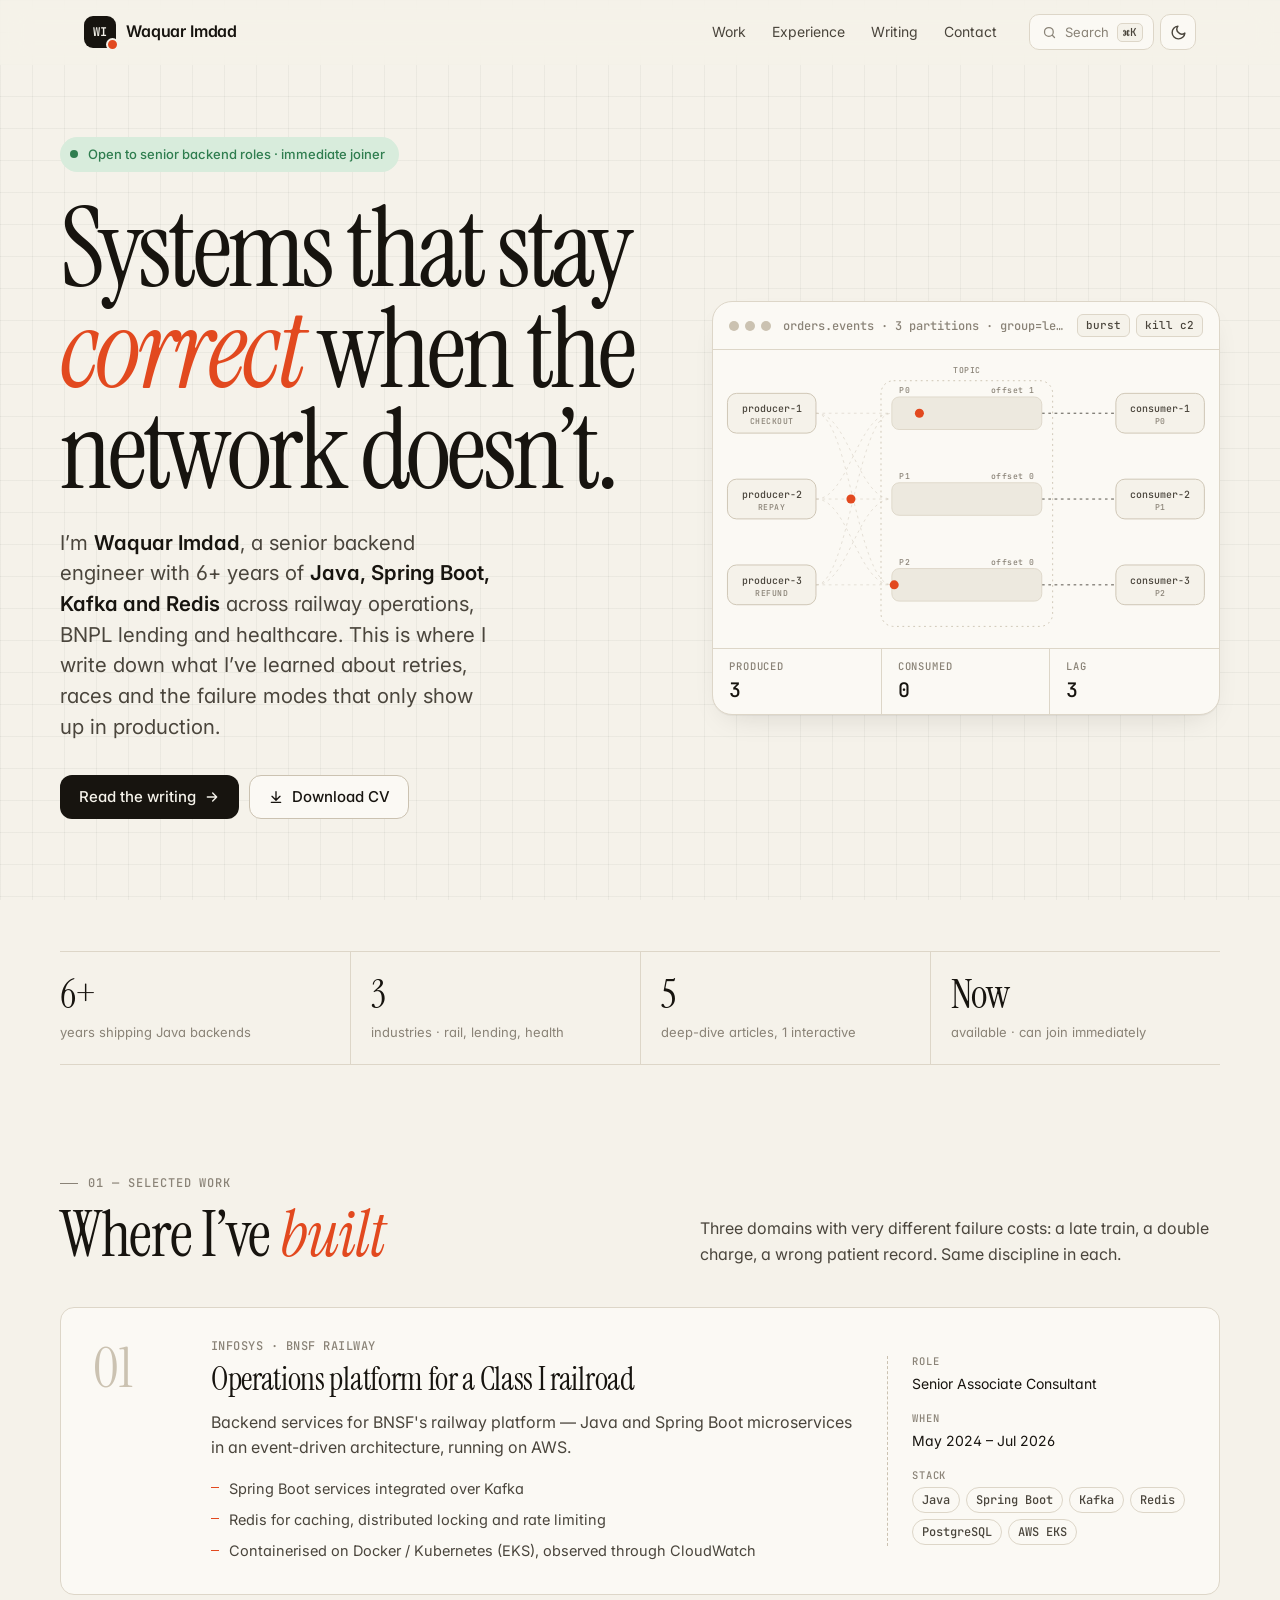
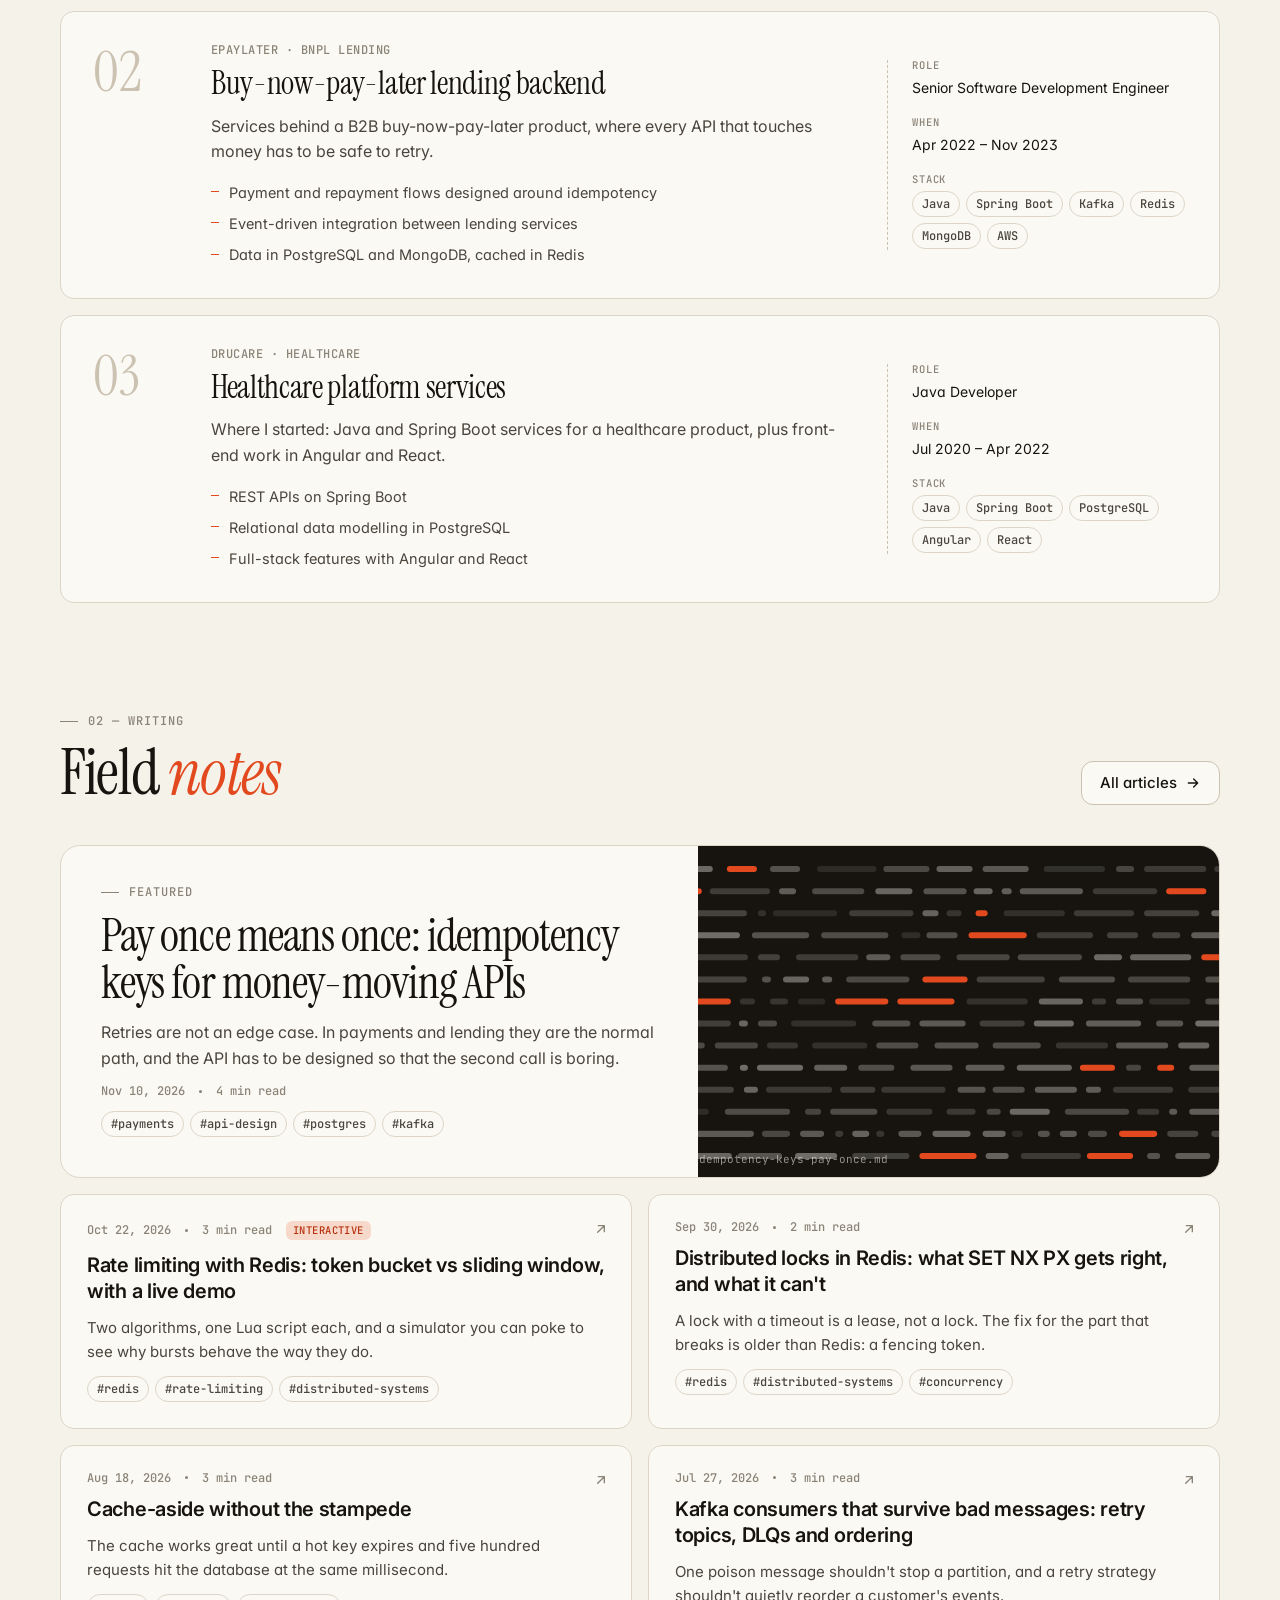
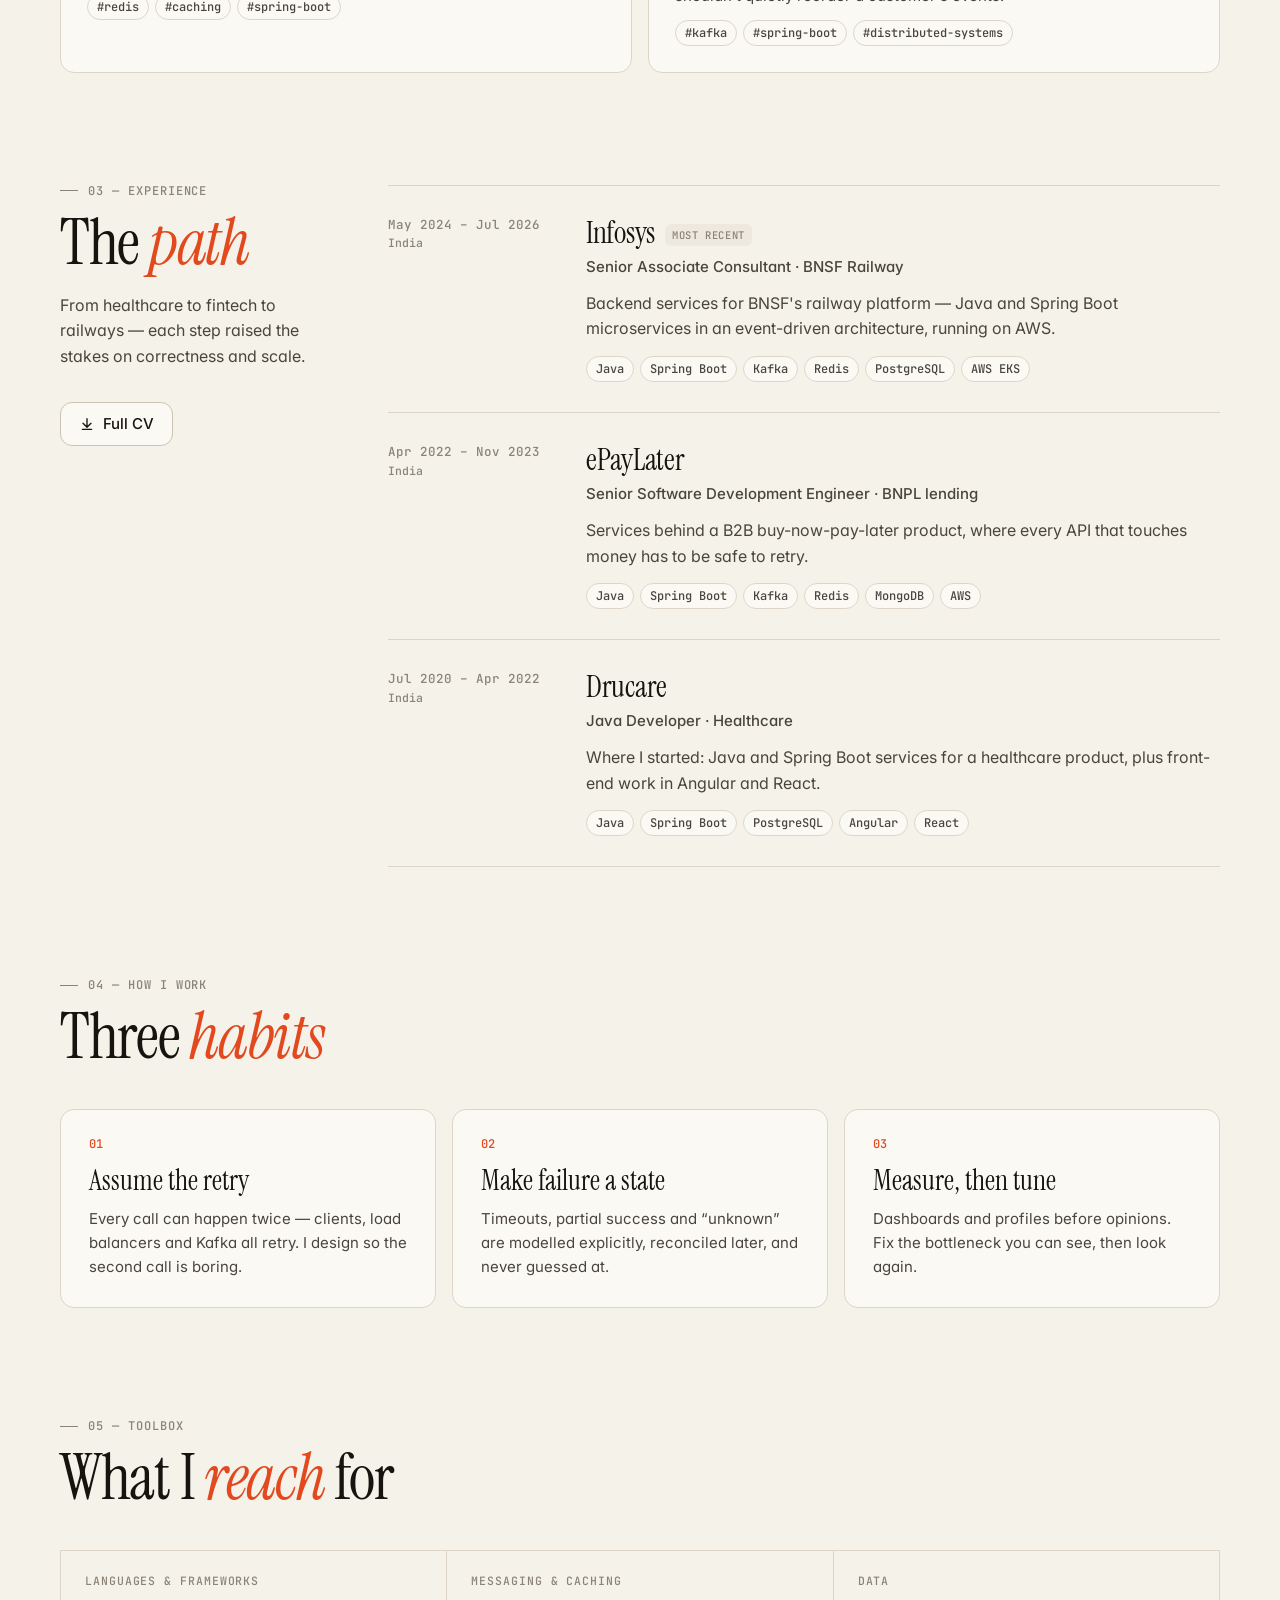
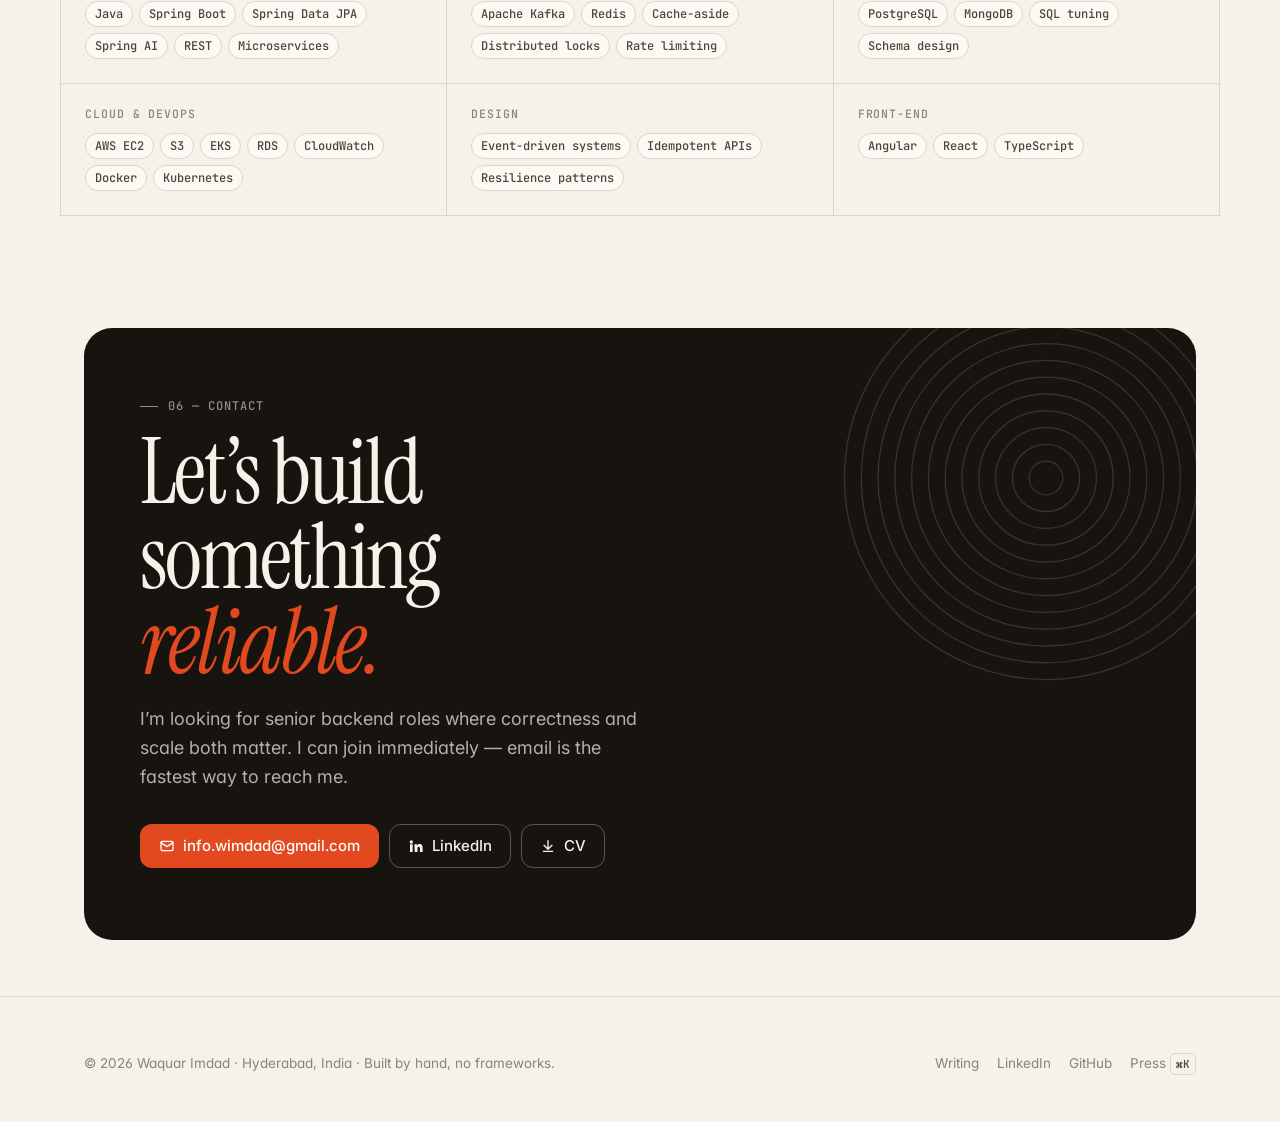
==== index.html @ 0215f6b5 "Add social share image and Open Graph tags Co-Authored-By: Claude Opus 5.5 <noreply@anthropic.com>" ====
<!doctype html>
<html lang="en">
<head>
  <meta charset="utf-8">
  <meta name="viewport" content="width=device-width, initial-scale=1">
  <title>Waquar Imdad — Backend Engineer</title>
  <meta name="description" content="Waquar Imdad — Senior Backend Engineer (Java, Spring Boot, Kafka, Redis, AWS). Field notes on building backends that stay correct under retries, load and failure.">
  <meta property="og:title" content="Waquar Imdad — Backend Engineer">
  <meta property="og:description" content="Field notes on building backends that stay correct under retries, load and failure.">
  <meta property="og:type" content="website">
  <meta property="og:url" content="https://waquarimdad.github.io/">
  <meta property="og:site_name" content="Waquar Imdad">
  <meta property="og:image" content="https://waquarimdad.github.io/og.png">
  <meta property="og:image:width" content="1200">
  <meta property="og:image:height" content="627">
  <meta property="og:image:alt" content="Waquar Imdad — Senior Backend Engineer: Systems that stay correct when the network doesn't.">
  <meta name="twitter:card" content="summary_large_image">
  <meta name="author" content="Waquar Imdad">
  <link rel="canonical" href="https://waquarimdad.github.io/">
  <meta name="theme-color" content="#f5f2ea" media="(prefers-color-scheme: light)">
  <meta name="theme-color" content="#0f0f0d" media="(prefers-color-scheme: dark)">
  <link rel="icon" href="data:image/svg+xml,%3Csvg xmlns='http://www.w3.org/2000/svg' viewBox='0 0 64 64'%3E%3Crect width='64' height='64' rx='16' fill='%2317140f'/%3E%3Ctext x='32' y='41' font-family='monospace' font-size='24' font-weight='700' fill='%23f5f2ea' text-anchor='middle'%3EWI%3C/text%3E%3Ccircle cx='52' cy='52' r='7' fill='%23e2491f'/%3E%3C/svg%3E">
  <link rel="preconnect" href="https://fonts.googleapis.com">
  <link rel="preconnect" href="https://fonts.gstatic.com" crossorigin>
  <link href="https://fonts.googleapis.com/css2?family=Instrument+Serif:ital@0;1&family=Inter:wght@400;500;600;700&family=JetBrains+Mono:wght@400;500;600&display=swap" rel="stylesheet">
  <link rel="stylesheet" href="styles.css">
  <script>
    try { var t = localStorage.getItem('theme'); if (t) document.documentElement.dataset.theme = t; } catch (e) {}
  </script>
</head>
<body>
  <a class="skip" href="#app">Skip to content</a>

  <header class="bar" id="bar">
    <div class="wrap bar-in">
      <a class="brand" href="#/" aria-label="Home">
        <span class="mark">WI</span>
        <span>Waquar Imdad</span>
      </a>
      <nav class="nav" aria-label="Primary">
        <a href="#/work" data-nav="work">Work</a>
        <a href="#/experience" data-nav="experience">Experience</a>
        <a href="#/blog" data-nav="blog">Writing</a>
        <a href="#/contact" data-nav="contact">Contact</a>
      </nav>
      <div class="tools">
        <button class="kbtn" id="openCmdk" aria-label="Search and commands">
          <svg viewBox="0 0 24 24" width="15" height="15" fill="none" stroke="currentColor" stroke-width="2" stroke-linecap="round"><circle cx="11" cy="11" r="7"/><path d="m20 20-3.5-3.5"/></svg>
          <span class="lbl">Search</span><kbd>⌘K</kbd>
        </button>
        <button class="ibtn" id="themeBtn" aria-label="Toggle theme" title="Toggle theme (T)">
          <svg class="theme-moon" viewBox="0 0 24 24" fill="none" stroke="currentColor" stroke-width="2" stroke-linecap="round" stroke-linejoin="round"><path d="M21 12.8A9 9 0 1 1 11.2 3a7 7 0 0 0 9.8 9.8z"/></svg>
          <svg class="theme-sun" viewBox="0 0 24 24" fill="none" stroke="currentColor" stroke-width="2" stroke-linecap="round"><circle cx="12" cy="12" r="4"/><path d="M12 2v2M12 20v2M4.9 4.9l1.4 1.4M17.7 17.7l1.4 1.4M2 12h2M20 12h2M4.9 19.1l1.4-1.4M17.7 6.3l1.4-1.4"/></svg>
        </button>
      </div>
    </div>
    <div class="progress" id="progress"></div>
  </header>

  <main id="app" tabindex="-1"></main>

  <footer>
    <div class="wrap foot-in">
      <div>© <span id="yr"></span> Waquar Imdad · Hyderabad, India · Built by hand, no frameworks.</div>
      <div class="foot-links">
        <a href="#/blog">Writing</a>
        <a href="#" data-cfg-href="linkedin" target="_blank" rel="noopener">LinkedIn</a>
        <a href="#" data-cfg-href="github" target="_blank" rel="noopener">GitHub</a>
        <a href="#" id="footCmdk">Press <kbd>⌘K</kbd></a>
      </div>
    </div>
  </footer>

  <div class="cmdk-back" id="cmdk" role="dialog" aria-modal="true" aria-label="Command menu">
    <div class="cmdk">
      <div class="cmdk-in">
        <svg viewBox="0 0 24 24" fill="none" stroke="currentColor" stroke-width="2" stroke-linecap="round"><circle cx="11" cy="11" r="7"/><path d="m20 20-3.5-3.5"/></svg>
        <input id="cmdkInput" placeholder="Search posts, jump to a section, run a command…" autocomplete="off" spellcheck="false" aria-controls="cmdkList">
        <kbd>esc</kbd>
      </div>
      <div class="cmdk-list" id="cmdkList" role="listbox"></div>
      <div class="cmdk-foot">
        <span><kbd>↑</kbd><kbd>↓</kbd> navigate</span>
        <span><kbd>↵</kbd> open</span>
        <span><kbd>T</kbd> theme</span>
        <span><kbd>/</kbd> search</span>
      </div>
    </div>
  </div>
  <div class="toast" id="toast" role="status" aria-live="polite"></div>

  <script src="posts.js"></script>
  <script src="app.js"></script>
</body>
</html>
---- styles.css ----
/* ==========================================================
   Waquar Imdad — engineering notebook
   ========================================================== */
:root {
  --bg: #f5f2ea;
  --bg-2: #ede9df;
  --surface: #fbf9f4;
  --ink: #17140f;
  --ink-2: #4a453c;
  --ink-3: #8a8377;
  --line: #ddd6c8;
  --line-2: #cbc2b1;
  --accent: #e2491f;
  --accent-ink: #b8340f;
  --accent-soft: #f7d9cc;
  --ok: #2f7d4f;
  --ok-soft: #d8ecdc;
  --code-bg: #1b1a17;
  --code-ink: #ece6d8;
  --grid: rgba(23, 20, 15, .045);
  --shadow: 0 1px 0 rgba(23,20,15,.04), 0 12px 32px -16px rgba(23,20,15,.18);
  --serif: "Instrument Serif", ui-serif, Georgia, serif;
  --sans: "Inter", ui-sans-serif, system-ui, -apple-system, "Segoe UI", sans-serif;
  --mono: "JetBrains Mono", ui-monospace, SFMono-Regular, Menlo, monospace;
  --radius: 14px;
  --max: 1160px;
  --read: 700px;
  color-scheme: light;
}
@media (prefers-color-scheme: dark) {
  :root:not([data-theme="light"]) {
    --bg: #0f0f0d; --bg-2: #171714; --surface: #161613; --ink: #f1ece1; --ink-2: #bdb6a7; --ink-3: #7e786c;
    --line: #2a2924; --line-2: #3a3832; --accent: #ff6a3d; --accent-ink: #ff8a64; --accent-soft: #3a1d12;
    --ok: #5cc584; --ok-soft: #13301f; --code-bg: #0a0a09; --code-ink: #ece6d8; --grid: rgba(241,236,225,.035);
    --shadow: 0 1px 0 rgba(0,0,0,.4), 0 16px 40px -20px rgba(0,0,0,.8); color-scheme: dark;
  }
}
:root[data-theme="dark"] {
  --bg: #0f0f0d; --bg-2: #171714; --surface: #161613; --ink: #f1ece1; --ink-2: #bdb6a7; --ink-3: #7e786c;
  --line: #2a2924; --line-2: #3a3832; --accent: #ff6a3d; --accent-ink: #ff8a64; --accent-soft: #3a1d12;
  --ok: #5cc584; --ok-soft: #13301f; --code-bg: #0a0a09; --code-ink: #ece6d8; --grid: rgba(241,236,225,.035);
  --shadow: 0 1px 0 rgba(0,0,0,.4), 0 16px 40px -20px rgba(0,0,0,.8); color-scheme: dark;
}

* { box-sizing: border-box; }
html { -webkit-text-size-adjust: 100%; scroll-padding-top: 88px; }
body {
  margin: 0; background: var(--bg); color: var(--ink);
  font: 16px/1.6 var(--sans); font-feature-settings: "ss01", "cv11";
  -webkit-font-smoothing: antialiased; text-rendering: optimizeLegibility;
  background-image:
    linear-gradient(var(--grid) 1px, transparent 1px),
    linear-gradient(90deg, var(--grid) 1px, transparent 1px);
  background-size: 32px 32px;
  background-attachment: fixed;
  transition: background-color .3s, color .3s;
}
::selection { background: var(--accent); color: #fff; }
a { color: inherit; text-decoration-color: var(--line-2); text-underline-offset: 3px; }
a:hover { text-decoration-color: var(--accent); }
img, svg { max-width: 100%; }
button { font: inherit; color: inherit; }
:focus-visible { outline: 2px solid var(--accent); outline-offset: 3px; border-radius: 6px; }
.wrap { max-width: var(--max); margin: 0 auto; padding: 0 24px; }
.mono { font-family: var(--mono); }
.skip { position: absolute; left: -999px; top: 8px; background: var(--ink); color: var(--bg); padding: 8px 14px; border-radius: 8px; z-index: 100; }
.skip:focus { left: 8px; }

/* ---------- Top bar ---------- */
.bar {
  position: sticky; top: 0; z-index: 40;
  backdrop-filter: saturate(1.4) blur(14px); -webkit-backdrop-filter: saturate(1.4) blur(14px);
  background: color-mix(in srgb, var(--bg) 78%, transparent);
  border-bottom: 1px solid transparent; transition: border-color .2s;
}
.bar.scrolled { border-bottom-color: var(--line); }
.bar-in { display: flex; align-items: center; gap: 20px; height: 64px; }
.brand { display: flex; align-items: center; gap: 10px; text-decoration: none; font-weight: 600; letter-spacing: -.01em; }
.mark {
  width: 32px; height: 32px; border-radius: 9px; background: var(--ink); color: var(--bg);
  display: grid; place-items: center; font: 600 12px/1 var(--mono); letter-spacing: .02em; position: relative;
}
.mark::after { content: ""; position: absolute; right: -3px; bottom: -3px; width: 9px; height: 9px; border-radius: 50%; background: var(--accent); border: 2px solid var(--bg); }
.nav { display: flex; gap: 2px; margin-left: auto; }
.nav a { text-decoration: none; padding: 7px 12px; border-radius: 8px; font-size: 14px; color: var(--ink-2); transition: background .15s, color .15s; }
.nav a:hover { background: var(--bg-2); color: var(--ink); }
.nav a.active { color: var(--ink); background: var(--bg-2); }
.tools { display: flex; gap: 6px; align-items: center; }
.kbtn {
  display: inline-flex; align-items: center; gap: 8px; height: 36px; padding: 0 10px 0 12px;
  border: 1px solid var(--line); background: var(--surface); border-radius: 10px; cursor: pointer;
  font-size: 13px; color: var(--ink-3); transition: border-color .15s;
}
.kbtn:hover { border-color: var(--line-2); color: var(--ink-2); }
kbd { font: 500 11px/1 var(--mono); padding: 3px 5px; border-radius: 5px; border: 1px solid var(--line); background: var(--bg); color: var(--ink-2); }
.ibtn { width: 36px; height: 36px; display: grid; place-items: center; border: 1px solid var(--line); background: var(--surface); border-radius: 10px; cursor: pointer; color: var(--ink-2); }
.ibtn:hover { color: var(--ink); border-color: var(--line-2); }
.ibtn svg { width: 17px; height: 17px; }
.theme-sun { display: none; }
:root[data-theme="dark"] .theme-sun { display: block; }
:root[data-theme="dark"] .theme-moon { display: none; }
@media (prefers-color-scheme: dark) {
  :root:not([data-theme="light"]) .theme-sun { display: block; }
  :root:not([data-theme="light"]) .theme-moon { display: none; }
}
.progress { position: absolute; left: 0; bottom: -1px; height: 2px; background: var(--accent); width: 0; transition: width .08s linear; }

/* ---------- Generic ---------- */
.eyebrow { font: 500 12px/1 var(--mono); letter-spacing: .08em; text-transform: uppercase; color: var(--ink-3); display: flex; align-items: center; gap: 10px; }
.eyebrow::before { content: ""; width: 18px; height: 1px; background: currentColor; }
.section { padding: 112px 0 0; }
.section-head { display: flex; align-items: end; justify-content: space-between; gap: 24px; margin-bottom: 40px; flex-wrap: wrap; }
.h2 { font: 400 clamp(40px, 5.4vw, 64px)/1 var(--serif); letter-spacing: -.02em; margin: 14px 0 0; }
.h2 em { color: var(--accent); }
.lede { color: var(--ink-2); max-width: 52ch; margin: 0; }
.btn {
  display: inline-flex; align-items: center; gap: 8px; height: 44px; padding: 0 18px; border-radius: 12px;
  font-weight: 500; font-size: 15px; text-decoration: none; cursor: pointer; border: 1px solid transparent;
  transition: transform .15s, background .15s, border-color .15s;
}
.btn:active { transform: translateY(1px); }
.btn-primary { background: var(--ink); color: var(--bg); }
.btn-primary:hover { background: var(--accent); }
.btn-ghost { border-color: var(--line-2); background: var(--surface); }
.btn-ghost:hover { border-color: var(--ink); }
.btn svg { width: 16px; height: 16px; }
.chip { display: inline-flex; align-items: center; gap: 6px; font: 500 12px/1 var(--mono); padding: 6px 9px; border-radius: 999px; border: 1px solid var(--line); background: var(--surface); color: var(--ink-2); white-space: nowrap; }
.reveal { opacity: 0; transform: translateY(14px); transition: opacity .7s cubic-bezier(.2,.7,.2,1), transform .7s cubic-bezier(.2,.7,.2,1); }
.reveal.in { opacity: 1; transform: none; }

/* ---------- Hero ---------- */
.hero { padding: 72px 0 0; }
.hero-grid { display: grid; grid-template-columns: 1.08fr .92fr; gap: 56px; align-items: center; }
.status { display: inline-flex; align-items: center; gap: 10px; padding: 7px 14px 7px 10px; border-radius: 999px; background: var(--ok-soft); color: var(--ok); font-size: 13px; font-weight: 500; }
.pulse { width: 8px; height: 8px; border-radius: 50%; background: var(--ok); box-shadow: 0 0 0 0 var(--ok); animation: pulse 2s infinite; }
@keyframes pulse { 0% { box-shadow: 0 0 0 0 color-mix(in srgb, var(--ok) 60%, transparent); } 70% { box-shadow: 0 0 0 9px transparent; } 100% { box-shadow: 0 0 0 0 transparent; } }
.hero h1 { font: 400 clamp(56px, 8.6vw, 112px)/.92 var(--serif); letter-spacing: -.035em; margin: 26px 0 0; }
.hero h1 em { color: var(--accent); font-style: italic; }
.hero .pitch { font-size: clamp(18px, 1.6vw, 21px); line-height: 1.5; color: var(--ink-2); max-width: 34ch; margin: 26px 0 0; }
.hero .pitch b { color: var(--ink); font-weight: 600; }
.cta { display: flex; gap: 10px; flex-wrap: wrap; margin-top: 32px; }
.socials { display: flex; gap: 6px; margin-top: 22px; }
.socials a { width: 38px; height: 38px; display: grid; place-items: center; border-radius: 10px; color: var(--ink-3); border: 1px solid transparent; }
.socials a:hover { color: var(--ink); border-color: var(--line); background: var(--surface); }
.socials svg { width: 18px; height: 18px; }

.viz {
  position: relative; border: 1px solid var(--line); border-radius: 20px; background: var(--surface);
  box-shadow: var(--shadow); overflow: hidden;
}
.viz-head { display: flex; align-items: center; justify-content: space-between; gap: 12px; padding: 12px 16px; border-bottom: 1px solid var(--line); font: 500 12px/1 var(--mono); color: var(--ink-3); }
.dots { display: flex; gap: 6px; }
.dots i { width: 10px; height: 10px; border-radius: 50%; background: var(--line-2); }
.viz svg { display: block; width: 100%; height: auto; }
.viz-foot { display: grid; grid-template-columns: repeat(3, 1fr); border-top: 1px solid var(--line); }
.viz-foot div { padding: 12px 16px; border-right: 1px solid var(--line); }
.viz-foot div:last-child { border-right: 0; }
.viz-foot span { display: block; font: 500 10.5px/1 var(--mono); letter-spacing: .08em; text-transform: uppercase; color: var(--ink-3); }
.viz-foot b { display: block; font: 500 20px/1.2 var(--mono); margin-top: 6px; font-variant-numeric: tabular-nums; }
.viz-btns { display: flex; gap: 6px; }
.viz-btns button { font: 500 11px/1 var(--mono); padding: 5px 8px; border-radius: 6px; border: 1px solid var(--line); background: var(--bg); cursor: pointer; color: var(--ink-2); }
.viz-btns button:hover { border-color: var(--accent); color: var(--accent); }
.n-box { fill: var(--bg); stroke: var(--line-2); }
.n-label { font: 500 11px var(--mono); fill: var(--ink-2); }
.n-sub { font: 500 9px var(--mono); fill: var(--ink-3); letter-spacing: .06em; }
.lane { fill: var(--bg-2); stroke: var(--line); }
.wire { fill: none; stroke: var(--line-2); stroke-dasharray: 3 4; }
.pkt { transition: none; }
.node-down .n-box { stroke: var(--accent); stroke-dasharray: 4 3; }
.node-down .n-label { fill: var(--accent); }

.stats { display: grid; grid-template-columns: repeat(4, 1fr); margin-top: 72px; border-top: 1px solid var(--line); border-bottom: 1px solid var(--line); }
.stat { padding: 22px 20px 22px 0; }
.stat + .stat { padding-left: 20px; border-left: 1px solid var(--line); }
.stat b { display: block; font: 400 40px/1 var(--serif); letter-spacing: -.02em; }
.stat span { display: block; font-size: 13px; color: var(--ink-3); margin-top: 8px; }

/* ---------- Work ---------- */
.work { display: grid; gap: 16px; }
.case {
  display: grid; grid-template-columns: 90px 1fr 300px; gap: 28px; padding: 32px; border: 1px solid var(--line);
  border-radius: var(--radius); background: var(--surface); transition: border-color .2s, transform .2s, box-shadow .2s; position: relative;
}
.case:hover { border-color: var(--line-2); box-shadow: var(--shadow); }
.case-n { font: 400 56px/1 var(--serif); color: var(--line-2); }
.case:hover .case-n { color: var(--accent); }
.case-meta { font: 500 12px/1 var(--mono); color: var(--ink-3); letter-spacing: .04em; text-transform: uppercase; }
.case h3 { font: 400 32px/1.1 var(--serif); letter-spacing: -.01em; margin: 10px 0 12px; }
.case p { color: var(--ink-2); margin: 0 0 16px; }
.case ul { margin: 0; padding: 0; list-style: none; display: grid; gap: 8px; }
.case li { font-size: 14.5px; color: var(--ink-2); padding-left: 18px; position: relative; }
.case li::before { content: ""; position: absolute; left: 0; top: .72em; width: 8px; height: 1px; background: var(--accent); }
.case-side { border-left: 1px dashed var(--line-2); padding-left: 24px; display: flex; flex-direction: column; gap: 18px; }
.case-side dt { font: 500 10.5px/1 var(--mono); letter-spacing: .08em; text-transform: uppercase; color: var(--ink-3); }
.case-side dd { margin: 6px 0 0; font-size: 14px; }
.tags { display: flex; flex-wrap: wrap; gap: 6px; }

/* ---------- Writing list ---------- */
.feat {
  display: grid; grid-template-columns: 1.1fr .9fr; border: 1px solid var(--line); border-radius: 20px; overflow: hidden;
  background: var(--surface); text-decoration: none; transition: box-shadow .2s, border-color .2s; margin-bottom: 16px;
}
.feat:hover { box-shadow: var(--shadow); border-color: var(--line-2); }
.feat-body { padding: 40px; display: flex; flex-direction: column; gap: 14px; }
.feat-body h3 { font: 400 clamp(32px, 3.6vw, 46px)/1.02 var(--serif); letter-spacing: -.02em; margin: 0; }
.feat-body p { margin: 0; color: var(--ink-2); }
.feat-art { background: var(--ink); color: var(--bg); position: relative; min-height: 280px; overflow: hidden; }
.feat-art svg { position: absolute; inset: 0; width: 100%; height: 100%; }
.meta { display: flex; gap: 14px; flex-wrap: wrap; font: 500 12px/1 var(--mono); color: var(--ink-3); align-items: center; }
.meta .dot { width: 3px; height: 3px; border-radius: 50%; background: var(--ink-3); }
.posts { display: grid; grid-template-columns: repeat(2, 1fr); gap: 16px; }
.pcard {
  display: flex; flex-direction: column; gap: 12px; padding: 26px; border: 1px solid var(--line); border-radius: var(--radius);
  background: var(--surface); text-decoration: none; transition: border-color .2s, transform .2s, box-shadow .2s; position: relative;
}
.pcard:hover { border-color: var(--line-2); transform: translateY(-2px); box-shadow: var(--shadow); }
.pcard h3 { font: 600 20px/1.3 var(--sans); letter-spacing: -.015em; margin: 0; }
.pcard p { margin: 0; color: var(--ink-2); font-size: 15px; }
.pcard .arrow { position: absolute; right: 22px; top: 24px; color: var(--ink-3); transition: transform .2s, color .2s; }
.pcard:hover .arrow { transform: translate(3px, -3px); color: var(--accent); }
.badge-demo { font: 500 10.5px/1 var(--mono); padding: 4px 7px; border-radius: 6px; background: var(--accent-soft); color: var(--accent-ink); letter-spacing: .04em; text-transform: uppercase; }

/* ---------- Blog index ---------- */
.page-head { padding: 72px 0 32px; }
.page-head h1 { font: 400 clamp(56px, 8vw, 96px)/.95 var(--serif); letter-spacing: -.03em; margin: 16px 0 18px; }
.page-head h1 em { color: var(--accent); }
.filters { display: flex; gap: 12px; align-items: center; flex-wrap: wrap; padding: 18px 0; border-top: 1px solid var(--line); border-bottom: 1px solid var(--line); margin-bottom: 28px; position: sticky; top: 64px; z-index: 5; background: color-mix(in srgb, var(--bg) 88%, transparent); backdrop-filter: blur(10px); }
.search { flex: 1 1 260px; display: flex; align-items: center; gap: 8px; height: 40px; padding: 0 12px; border: 1px solid var(--line); border-radius: 10px; background: var(--surface); }
.search svg { width: 16px; height: 16px; color: var(--ink-3); flex: none; }
.search input { flex: 1; border: 0; background: transparent; outline: 0; font: inherit; font-size: 15px; color: var(--ink); min-width: 0; }
.tagbtn { font: 500 12.5px/1 var(--mono); padding: 9px 11px; border-radius: 999px; border: 1px solid var(--line); background: var(--surface); cursor: pointer; color: var(--ink-2); transition: all .15s; }
.tagbtn:hover { border-color: var(--line-2); color: var(--ink); }
.tagbtn[aria-pressed="true"] { background: var(--ink); color: var(--bg); border-color: var(--ink); }
.tagbtn .ct { opacity: .55; margin-left: 4px; }
.list { border-top: 1px solid var(--line); }
.row { display: grid; grid-template-columns: 120px 1fr auto; gap: 24px; padding: 26px 4px; border-bottom: 1px solid var(--line); text-decoration: none; align-items: baseline; transition: background .15s; }
.row:hover { background: color-mix(in srgb, var(--surface) 70%, transparent); }
.row time { font: 500 12.5px/1.4 var(--mono); color: var(--ink-3); }
.row h3 { margin: 0 0 6px; font: 600 21px/1.3 var(--sans); letter-spacing: -.015em; }
.row:hover h3 { color: var(--accent); }
.row p { margin: 0; color: var(--ink-2); font-size: 15px; max-width: 70ch; }
.row .rt { font: 500 12.5px/1 var(--mono); color: var(--ink-3); white-space: nowrap; }
.empty { padding: 60px 0; text-align: center; color: var(--ink-3); }
mark { background: var(--accent-soft); color: inherit; border-radius: 3px; padding: 0 2px; }

/* ---------- Post ---------- */
.post-head { padding: 56px 0 40px; max-width: 860px; }
.back { display: inline-flex; gap: 8px; align-items: center; font: 500 13px/1 var(--mono); color: var(--ink-3); text-decoration: none; }
.back:hover { color: var(--accent); }
.post-head h1 { font: 400 clamp(44px, 6.4vw, 78px)/1 var(--serif); letter-spacing: -.03em; margin: 26px 0 22px; }
.post-head .dek { font-size: 20px; line-height: 1.5; color: var(--ink-2); margin: 0 0 26px; max-width: 46ch; }
.post-layout { display: grid; grid-template-columns: minmax(0, var(--read)) 1fr; gap: 72px; align-items: start; }
.toc { position: sticky; top: 96px; font-size: 13.5px; }
.toc h4 { font: 500 11px/1 var(--mono); letter-spacing: .08em; text-transform: uppercase; color: var(--ink-3); margin: 0 0 14px; }
.toc ol { list-style: none; padding: 0; margin: 0; border-left: 1px solid var(--line); }
.toc a { display: block; padding: 6px 0 6px 16px; margin-left: -1px; border-left: 1px solid transparent; text-decoration: none; color: var(--ink-3); transition: color .15s, border-color .15s; }
.toc a:hover { color: var(--ink); }
.toc a.on { color: var(--ink); border-left-color: var(--accent); }
.toc .actions { margin-top: 24px; display: flex; gap: 6px; flex-wrap: wrap; }
.toc .actions button { font: 500 12px/1 var(--mono); padding: 8px 10px; border-radius: 8px; border: 1px solid var(--line); background: var(--surface); cursor: pointer; color: var(--ink-2); }
.toc .actions button:hover { border-color: var(--ink); color: var(--ink); }

.prose { font-size: 18px; line-height: 1.75; color: var(--ink); }
.prose > * + * { margin-top: 1.25em; }
.prose p { margin-bottom: 0; }
.prose h2 { font: 400 38px/1.1 var(--serif); letter-spacing: -.015em; margin: 2.2em 0 0; position: relative; }
.prose h2 .anchor { position: absolute; left: -28px; top: 4px; font: 400 22px var(--mono); color: var(--line-2); text-decoration: none; opacity: 0; transition: opacity .15s; }
.prose h2:hover .anchor { opacity: 1; }
.prose h3 { font: 600 20px/1.35 var(--sans); letter-spacing: -.01em; margin: 1.8em 0 0; }
.prose ul, .prose ol { padding-left: 1.3em; margin-bottom: 0; }
.prose li + li { margin-top: .5em; }
.prose li::marker { color: var(--accent); }
.prose strong { font-weight: 600; }
.prose a { color: var(--accent-ink); }
.prose :not(pre) > code { font: 500 .84em var(--mono); background: var(--bg-2); border: 1px solid var(--line); padding: .12em .4em; border-radius: 6px; }
.prose blockquote { margin: 1.6em 0 0; padding: 18px 22px; border-left: 3px solid var(--accent); background: var(--surface); border-radius: 0 12px 12px 0; color: var(--ink-2); font-size: 17px; }
.prose blockquote p + p { margin-top: .6em; }
.prose blockquote.tldr { border-left-color: var(--ok); }
.prose blockquote .lbl { display: block; font: 600 11px/1 var(--mono); letter-spacing: .1em; text-transform: uppercase; color: var(--accent-ink); margin-bottom: 8px; }
.prose blockquote.tldr .lbl { color: var(--ok); }
.prose hr { border: 0; height: 1px; background: var(--line); margin: 2.4em 0; }
.prose table { width: 100%; border-collapse: collapse; font-size: 15px; }
.prose th, .prose td { text-align: left; padding: 10px 12px; border-bottom: 1px solid var(--line); vertical-align: top; }
.prose th { font: 600 12px/1.2 var(--mono); letter-spacing: .04em; text-transform: uppercase; color: var(--ink-3); }
.table-wrap { overflow-x: auto; border: 1px solid var(--line); border-radius: 12px; background: var(--surface); }

.code { position: relative; border-radius: 14px; background: var(--code-bg); color: var(--code-ink); overflow: hidden; margin-top: 1.5em; font-size: 14px; border: 1px solid #000; }
.code-head { display: flex; align-items: center; justify-content: space-between; padding: 9px 14px; border-bottom: 1px solid rgba(255,255,255,.08); font: 500 11.5px/1 var(--mono); color: #8d877b; }
.code-head button { font: 500 11.5px/1 var(--mono); background: transparent; border: 1px solid rgba(255,255,255,.12); color: #c9c2b4; border-radius: 6px; padding: 5px 8px; cursor: pointer; }
.code-head button:hover { border-color: #fff; color: #fff; }
.code pre { margin: 0; padding: 16px 18px; overflow-x: auto; font: 13.5px/1.65 var(--mono); tab-size: 4; }
.tk-k { color: #ff8a64; } .tk-s { color: #b5d88a; } .tk-c { color: #7a756a; font-style: italic; }
.tk-n { color: #e7c46b; } .tk-a { color: #9cc3ff; } .tk-t { color: #f2d7a6; } .tk-f { color: #e8e2d4; }

.fig { margin: 1.8em 0 0; border: 1px solid var(--line); border-radius: 16px; background: var(--surface); padding: 20px; }
.fig svg { display: block; width: 100%; height: auto; }
.fig figcaption { font: 500 12.5px/1.5 var(--mono); color: var(--ink-3); margin-top: 12px; text-align: center; }
.d-box { fill: var(--bg); stroke: var(--line-2); stroke-width: 1.2; }
.d-hot { fill: var(--accent-soft); stroke: var(--accent); }
.d-good { fill: var(--ok-soft); stroke: var(--ok); }
.d-t { font: 500 12px var(--mono); fill: var(--ink); }
.d-s { font: 500 10.5px var(--mono); fill: var(--ink-3); }
.d-line { stroke: var(--ink-3); stroke-width: 1.2; fill: none; }
.d-dash { stroke-dasharray: 4 4; }
.d-acc { stroke: var(--accent); }
.d-okl { stroke: var(--ok); }

/* demo */
.demo { margin-top: 1.8em; border: 1px solid var(--line-2); border-radius: 18px; background: var(--surface); overflow: hidden; box-shadow: var(--shadow); }
.demo-head { display: flex; justify-content: space-between; align-items: center; gap: 12px; padding: 14px 18px; border-bottom: 1px solid var(--line); flex-wrap: wrap; }
.demo-head b { font: 600 13px/1 var(--mono); letter-spacing: .02em; display: flex; gap: 8px; align-items: center; }
.demo-body { display: grid; grid-template-columns: 220px 1fr; }
.demo-ctrl { padding: 18px; border-right: 1px solid var(--line); display: flex; flex-direction: column; gap: 16px; font-size: 13px; }
.demo-ctrl label { display: flex; flex-direction: column; gap: 8px; font: 500 11.5px/1 var(--mono); color: var(--ink-3); text-transform: uppercase; letter-spacing: .05em; }
.demo-ctrl label span { display: flex; justify-content: space-between; }
.demo-ctrl label output { color: var(--ink); }
.demo-ctrl input[type=range] { accent-color: var(--accent); width: 100%; }
.demo-stage { padding: 18px; display: flex; flex-direction: column; gap: 14px; min-width: 0; }
.bucket { display: flex; gap: 18px; align-items: end; }
.tank { width: 84px; height: 140px; border: 2px solid var(--ink); border-top: 0; border-radius: 0 0 14px 14px; position: relative; overflow: hidden; flex: none; background: var(--bg); }
.tank .fill { position: absolute; left: 0; right: 0; bottom: 0; background: linear-gradient(var(--accent), var(--accent-ink)); transition: height .12s linear; }
.tank .lvl { position: absolute; inset: 8px 0 auto; text-align: center; font: 600 15px/1 var(--mono); color: var(--ink-2); }
.reqs { flex: 1; min-width: 0; height: 140px; border: 1px solid var(--line); border-radius: 12px; background: var(--bg); position: relative; overflow: hidden; }
.reqs i { position: absolute; bottom: 8px; width: 6px; border-radius: 3px; }
.reqs i.ok { background: var(--ok); }
.reqs i.no { background: var(--accent); opacity: .85; }
.demo-stats { display: grid; grid-template-columns: repeat(3, 1fr); gap: 10px; }
.demo-stats div { border: 1px solid var(--line); border-radius: 10px; padding: 10px 12px; background: var(--bg); }
.demo-stats span { display: block; font: 500 10.5px/1 var(--mono); text-transform: uppercase; letter-spacing: .06em; color: var(--ink-3); }
.demo-stats b { font: 500 22px/1.3 var(--mono); font-variant-numeric: tabular-nums; }
.demo-btns { display: flex; gap: 6px; flex-wrap: wrap; }
.demo-btns button { font: 500 12px/1 var(--mono); padding: 9px 11px; border-radius: 8px; border: 1px solid var(--line); background: var(--bg); cursor: pointer; }
.demo-btns button:hover { border-color: var(--accent); color: var(--accent); }
.demo-btns button.hot { background: var(--accent); color: #fff; border-color: var(--accent); }
.demo-note { font-size: 13px; color: var(--ink-3); margin: 0 !important; }

.post-foot { margin-top: 64px; padding-top: 28px; border-top: 1px solid var(--line); display: grid; grid-template-columns: 1fr 1fr; gap: 16px; }
.nextprev { padding: 20px 22px; border: 1px solid var(--line); border-radius: var(--radius); text-decoration: none; background: var(--surface); transition: border-color .15s; }
.nextprev:hover { border-color: var(--ink); }
.nextprev span { font: 500 11.5px/1 var(--mono); color: var(--ink-3); text-transform: uppercase; letter-spacing: .06em; }
.nextprev b { display: block; margin-top: 8px; font-weight: 600; line-height: 1.35; }
.nextprev.r { text-align: right; }
.author { margin-top: 40px; display: flex; gap: 16px; align-items: center; padding: 22px; border: 1px solid var(--line); border-radius: var(--radius); background: var(--surface); }
.author .mark { width: 48px; height: 48px; border-radius: 14px; font-size: 15px; flex: none; }
.author p { margin: 2px 0 0; color: var(--ink-2); font-size: 14.5px; }

/* ---------- Experience ---------- */
.xp { display: grid; grid-template-columns: 280px 1fr; gap: 48px; }
.xp-side { position: sticky; top: 96px; align-self: start; }
.tl { position: relative; }
.job { display: grid; grid-template-columns: 170px 1fr; gap: 28px; padding: 30px 0; border-top: 1px solid var(--line); }
.job:last-child { border-bottom: 1px solid var(--line); }
.job time { font: 500 12.5px/1.5 var(--mono); color: var(--ink-3); }
.job time small { display: block; font-size: 11.5px; }
.job h3 { margin: 0; font: 400 30px/1.1 var(--serif); letter-spacing: -.01em; }
.job .role { font-weight: 500; margin: 6px 0 12px; color: var(--ink-2); font-size: 15px; }
.job p { margin: 0 0 14px; color: var(--ink-2); }
.job.now h3::after { content: "most recent"; font: 500 10.5px/1 var(--mono); letter-spacing: .06em; text-transform: uppercase; vertical-align: middle; margin-left: 10px; padding: 4px 7px; border-radius: 6px; background: var(--bg-2); color: var(--ink-3); }

/* ---------- Principles + skills ---------- */
.principles { display: grid; grid-template-columns: repeat(3, 1fr); gap: 16px; }
.pr { padding: 28px; border: 1px solid var(--line); border-radius: var(--radius); background: var(--surface); }
.pr .n { font: 500 12px/1 var(--mono); color: var(--accent); }
.pr h3 { font: 400 28px/1.1 var(--serif); margin: 16px 0 10px; }
.pr p { margin: 0; color: var(--ink-2); font-size: 15px; }
.skills { display: grid; grid-template-columns: repeat(3, 1fr); border-top: 1px solid var(--line); border-left: 1px solid var(--line); }
.sk { padding: 24px; border-right: 1px solid var(--line); border-bottom: 1px solid var(--line); }
.sk h4 { margin: 0 0 14px; font: 500 11.5px/1 var(--mono); letter-spacing: .08em; text-transform: uppercase; color: var(--ink-3); }
.sk .tags { gap: 6px; }

/* ---------- Contact ---------- */
.contact { margin-top: 112px; padding: 72px 56px; border-radius: 28px; background: var(--ink); color: var(--bg); position: relative; overflow: hidden; }
.contact h2 { font: 400 clamp(48px, 7vw, 92px)/.95 var(--serif); letter-spacing: -.03em; margin: 18px 0 20px; max-width: 12ch; }
.contact h2 em { color: var(--accent); }
.contact p { color: color-mix(in srgb, var(--bg) 70%, transparent); max-width: 46ch; margin: 0 0 30px; font-size: 18px; }
.contact .eyebrow { color: color-mix(in srgb, var(--bg) 55%, transparent); }
.contact .btn-primary { background: var(--accent); color: #fff; }
.contact .btn-primary:hover { background: var(--bg); color: var(--ink); }
.contact .btn-ghost { background: transparent; border-color: color-mix(in srgb, var(--bg) 30%, transparent); color: var(--bg); }
.contact .btn-ghost:hover { border-color: var(--bg); }
.contact-art { position: absolute; right: -60px; top: -60px; width: 420px; height: 420px; opacity: .14; pointer-events: none; }

footer { padding: 56px 0 48px; margin-top: 56px; border-top: 1px solid var(--line); font-size: 13.5px; color: var(--ink-3); }
.foot-in { display: flex; justify-content: space-between; gap: 24px; flex-wrap: wrap; align-items: center; }
.foot-in a { text-decoration: none; }
.foot-in a:hover { color: var(--ink); }
.foot-links { display: flex; gap: 18px; flex-wrap: wrap; }

/* ---------- Command palette ---------- */
.cmdk-back { position: fixed; inset: 0; background: rgba(10,9,7,.42); backdrop-filter: blur(4px); z-index: 80; display: none; align-items: flex-start; justify-content: center; padding: 12vh 16px 16px; }
.cmdk-back.open { display: flex; animation: fade .15s ease-out; }
@keyframes fade { from { opacity: 0; } }
.cmdk { width: 100%; max-width: 620px; background: var(--surface); border: 1px solid var(--line-2); border-radius: 18px; box-shadow: 0 40px 80px -20px rgba(0,0,0,.45); overflow: hidden; animation: pop .18s cubic-bezier(.2,.8,.2,1); }
@keyframes pop { from { transform: translateY(-8px) scale(.98); opacity: 0; } }
.cmdk-in { display: flex; align-items: center; gap: 10px; padding: 0 18px; border-bottom: 1px solid var(--line); }
.cmdk-in svg { width: 18px; height: 18px; color: var(--ink-3); }
.cmdk-in input { flex: 1; height: 58px; border: 0; outline: 0; background: transparent; font: inherit; font-size: 17px; color: var(--ink); }
.cmdk-list { max-height: 52vh; overflow-y: auto; padding: 8px; }
.cmdk-group { font: 500 10.5px/1 var(--mono); letter-spacing: .08em; text-transform: uppercase; color: var(--ink-3); padding: 12px 12px 6px; }
.cmdk-item { display: flex; align-items: center; gap: 12px; padding: 10px 12px; border-radius: 10px; cursor: pointer; font-size: 14.5px; }
.cmdk-item .ic { width: 28px; height: 28px; border-radius: 8px; border: 1px solid var(--line); display: grid; place-items: center; color: var(--ink-3); flex: none; background: var(--bg); }
.cmdk-item .ic svg { width: 14px; height: 14px; }
.cmdk-item .t { flex: 1; min-width: 0; overflow: hidden; text-overflow: ellipsis; white-space: nowrap; }
.cmdk-item .s { font: 500 11.5px/1 var(--mono); color: var(--ink-3); }
.cmdk-item[aria-selected="true"] { background: var(--bg-2); }
.cmdk-item[aria-selected="true"] .ic { border-color: var(--accent); color: var(--accent); }
.cmdk-foot { display: flex; gap: 16px; padding: 10px 16px; border-top: 1px solid var(--line); font-size: 12px; color: var(--ink-3); }
.cmdk-foot span { display: inline-flex; gap: 6px; align-items: center; }

.toast { position: fixed; bottom: 24px; left: 50%; transform: translate(-50%, 20px); background: var(--ink); color: var(--bg); padding: 10px 16px; border-radius: 10px; font-size: 14px; opacity: 0; transition: all .25s; z-index: 90; pointer-events: none; }
.toast.show { opacity: 1; transform: translate(-50%, 0); }

/* ---------- Responsive ---------- */
@media (max-width: 1020px) {
  .hero-grid { grid-template-columns: 1fr; gap: 40px; }
  .case { grid-template-columns: 1fr; gap: 16px; }
  .case-n { font-size: 40px; }
  .case-side { border-left: 0; border-top: 1px dashed var(--line-2); padding: 20px 0 0; display: grid; grid-template-columns: repeat(2, 1fr); }
  .post-layout { grid-template-columns: 1fr; }
  .toc { display: none; }
  .xp { grid-template-columns: 1fr; gap: 24px; }
  .xp-side { position: static; }
  .feat { grid-template-columns: 1fr; }
  .feat-art { min-height: 200px; order: -1; }
}
@media (max-width: 760px) {
  .wrap { padding: 0 16px; }
  .nav { display: none; }
  .tools { margin-left: auto; }
  .kbtn .lbl, .kbtn kbd { display: none; }
  .kbtn { width: 36px; padding: 0; justify-content: center; }
  .section { padding-top: 80px; }
  .stats { grid-template-columns: repeat(2, 1fr); }
  .stat:nth-child(3) { border-left: 0; padding-left: 0; border-top: 1px solid var(--line); }
  .stat:nth-child(4) { border-top: 1px solid var(--line); }
  .posts, .principles, .skills { grid-template-columns: 1fr; }
  .row { grid-template-columns: 1fr; gap: 6px; }
  .job { grid-template-columns: 1fr; gap: 8px; }
  .case { padding: 22px; }
  .case-side { grid-template-columns: 1fr; }
  .feat-body { padding: 26px; }
  .prose { font-size: 17px; }
  .prose h2 { font-size: 32px; }
  .demo-body { grid-template-columns: 1fr; }
  .demo-ctrl { border-right: 0; border-bottom: 1px solid var(--line); }
  .post-foot { grid-template-columns: 1fr; }
  .contact { padding: 48px 24px; border-radius: 22px; }
  .filters { top: 64px; }
  .viz-foot b { font-size: 16px; }
}
@media (prefers-reduced-motion: reduce) {
  *, *::before, *::after { animation: none !important; transition: none !important; }
  .reveal { opacity: 1; transform: none; }
}
@media print {
  .bar, .toc, footer, .contact, .post-foot, .demo { display: none !important; }
  body { background: #fff; }
}

.viz-head > span { overflow: hidden; text-overflow: ellipsis; white-space: nowrap; min-width: 0; flex: 1; text-align: center; }
@media (max-width: 520px) { .viz-head > span { display: none; } }
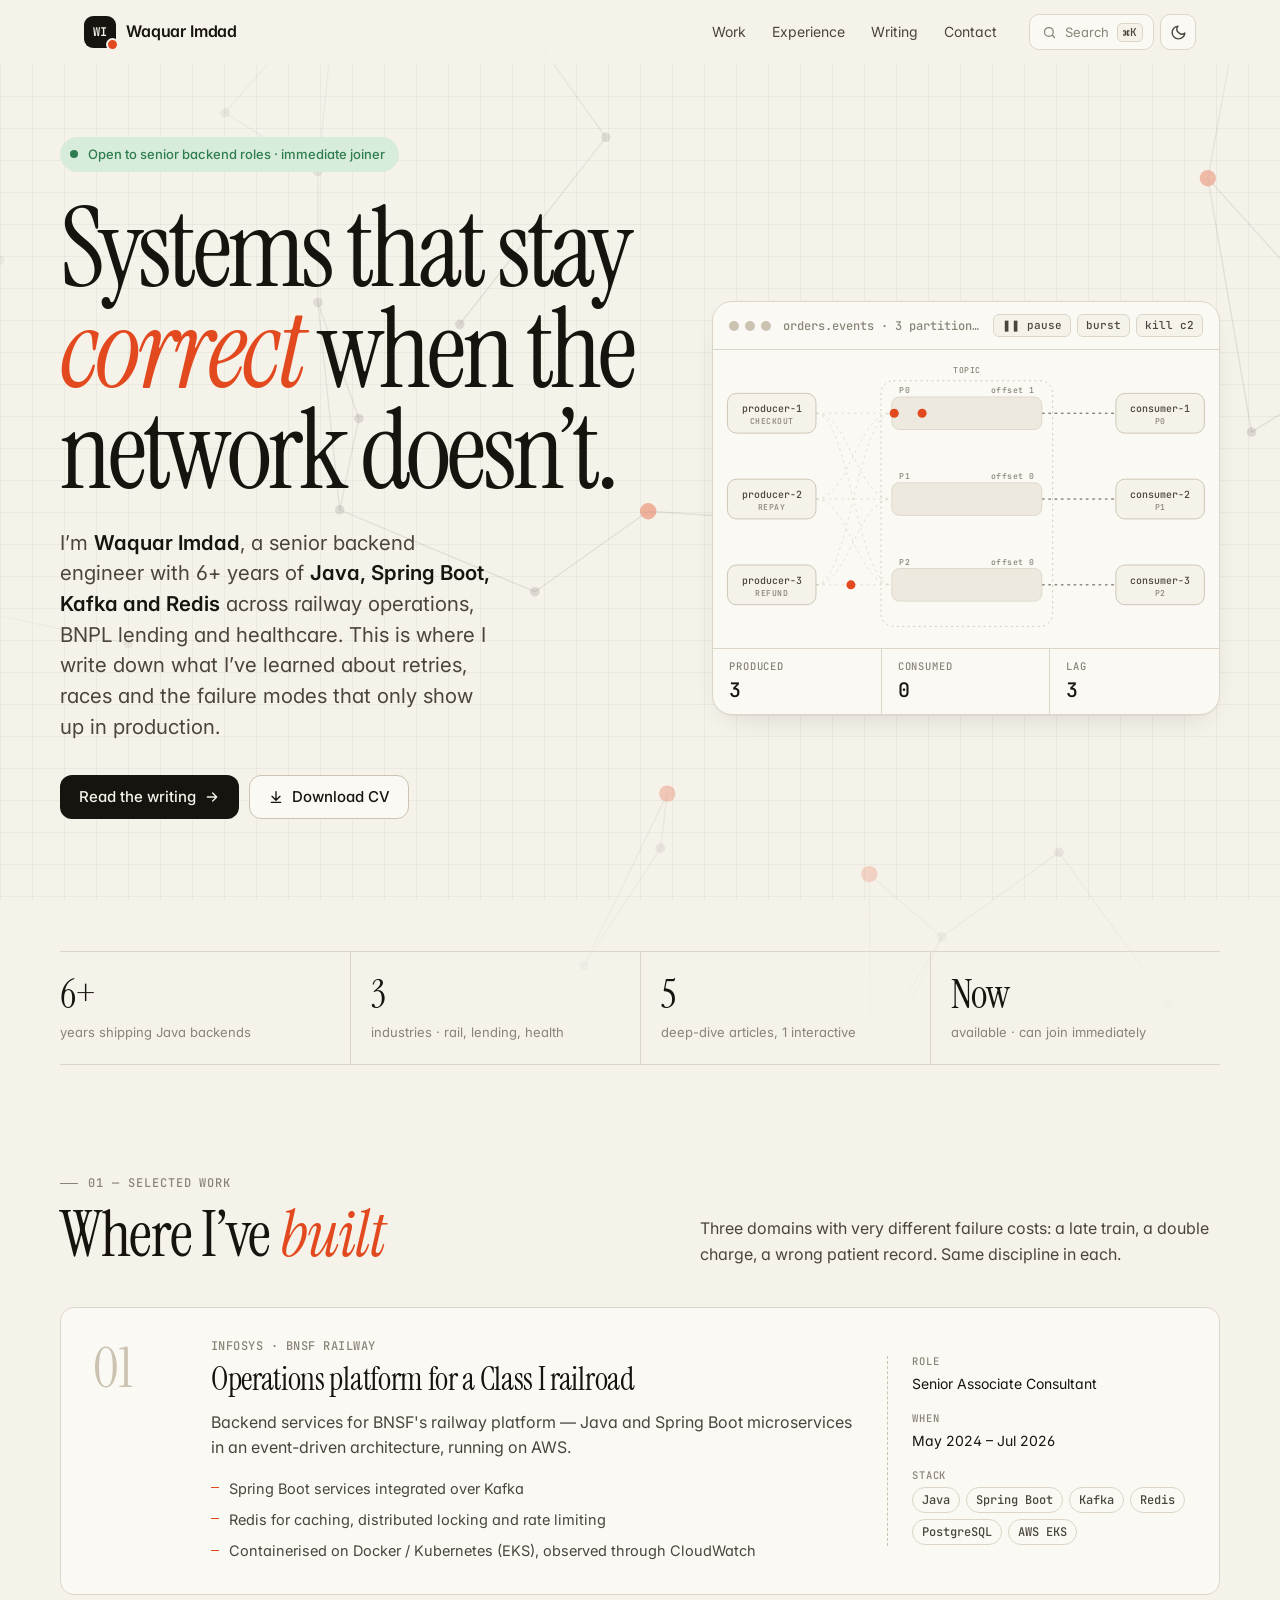
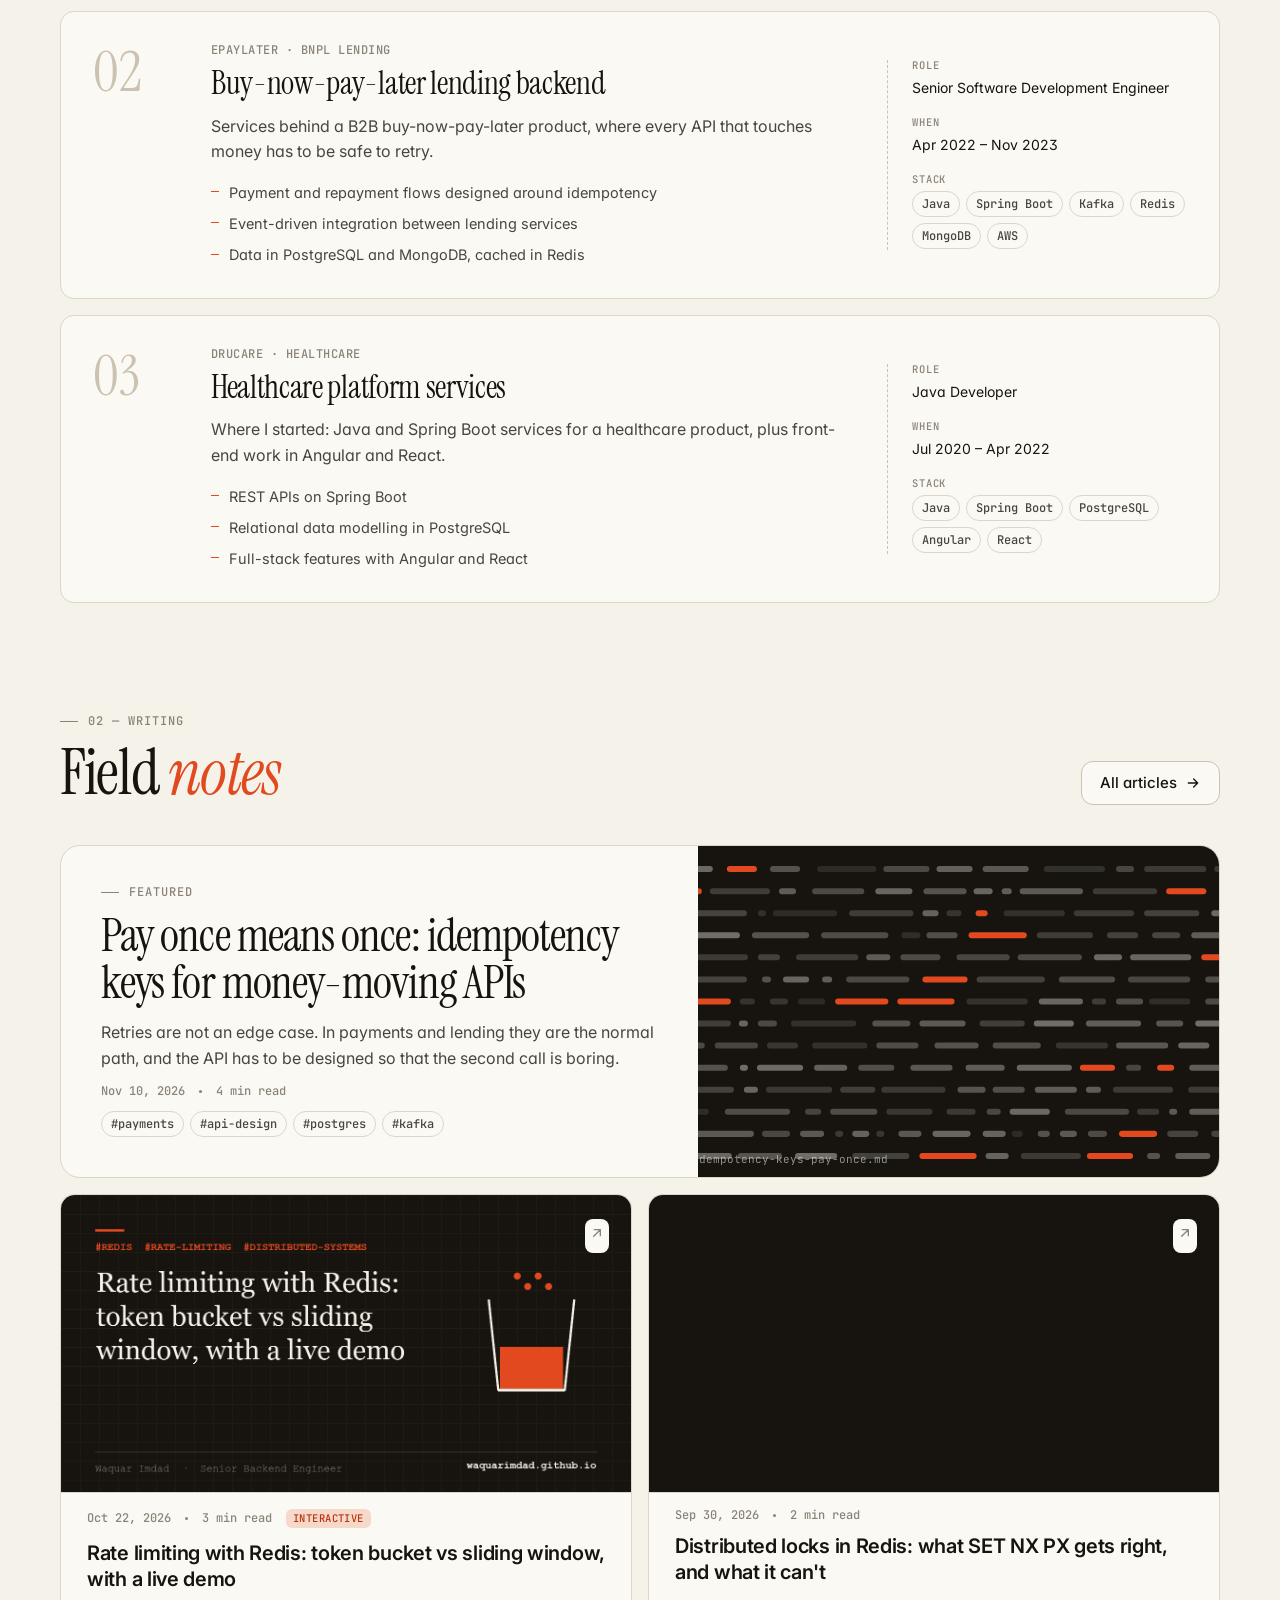
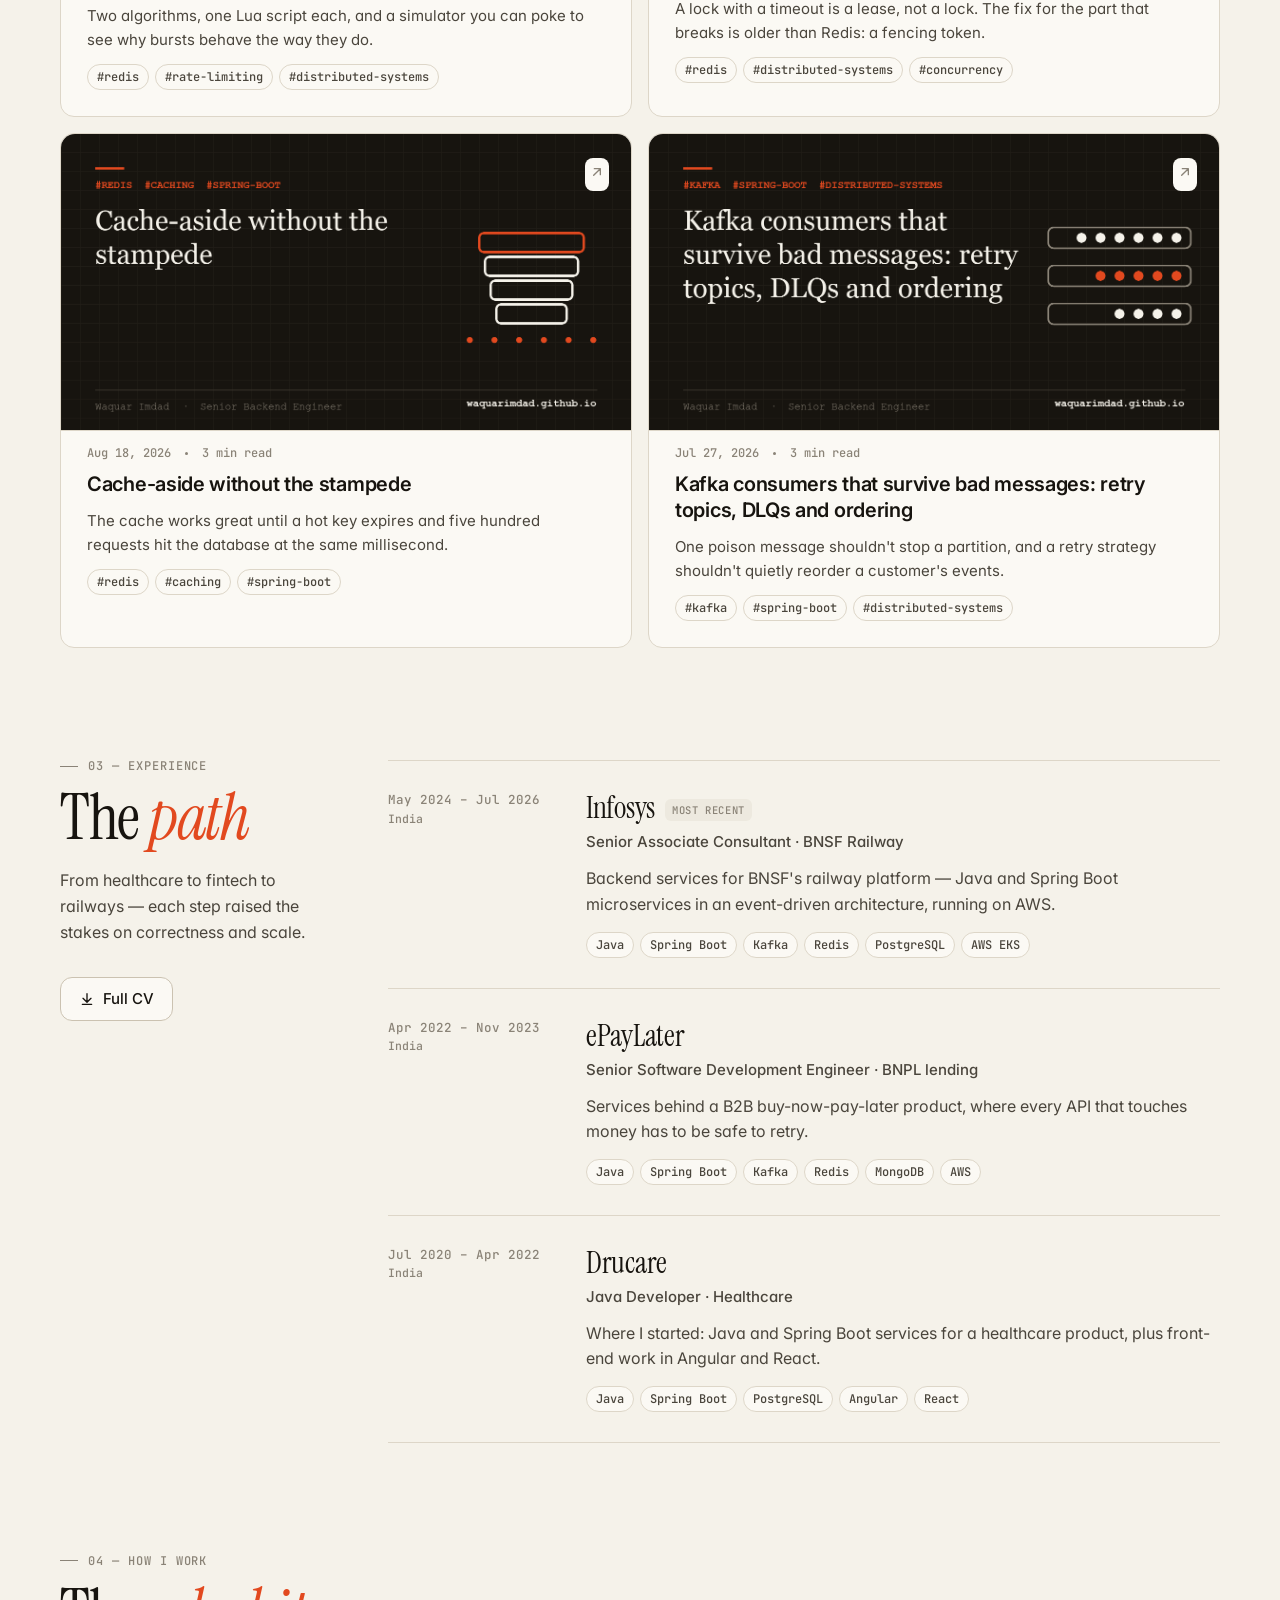
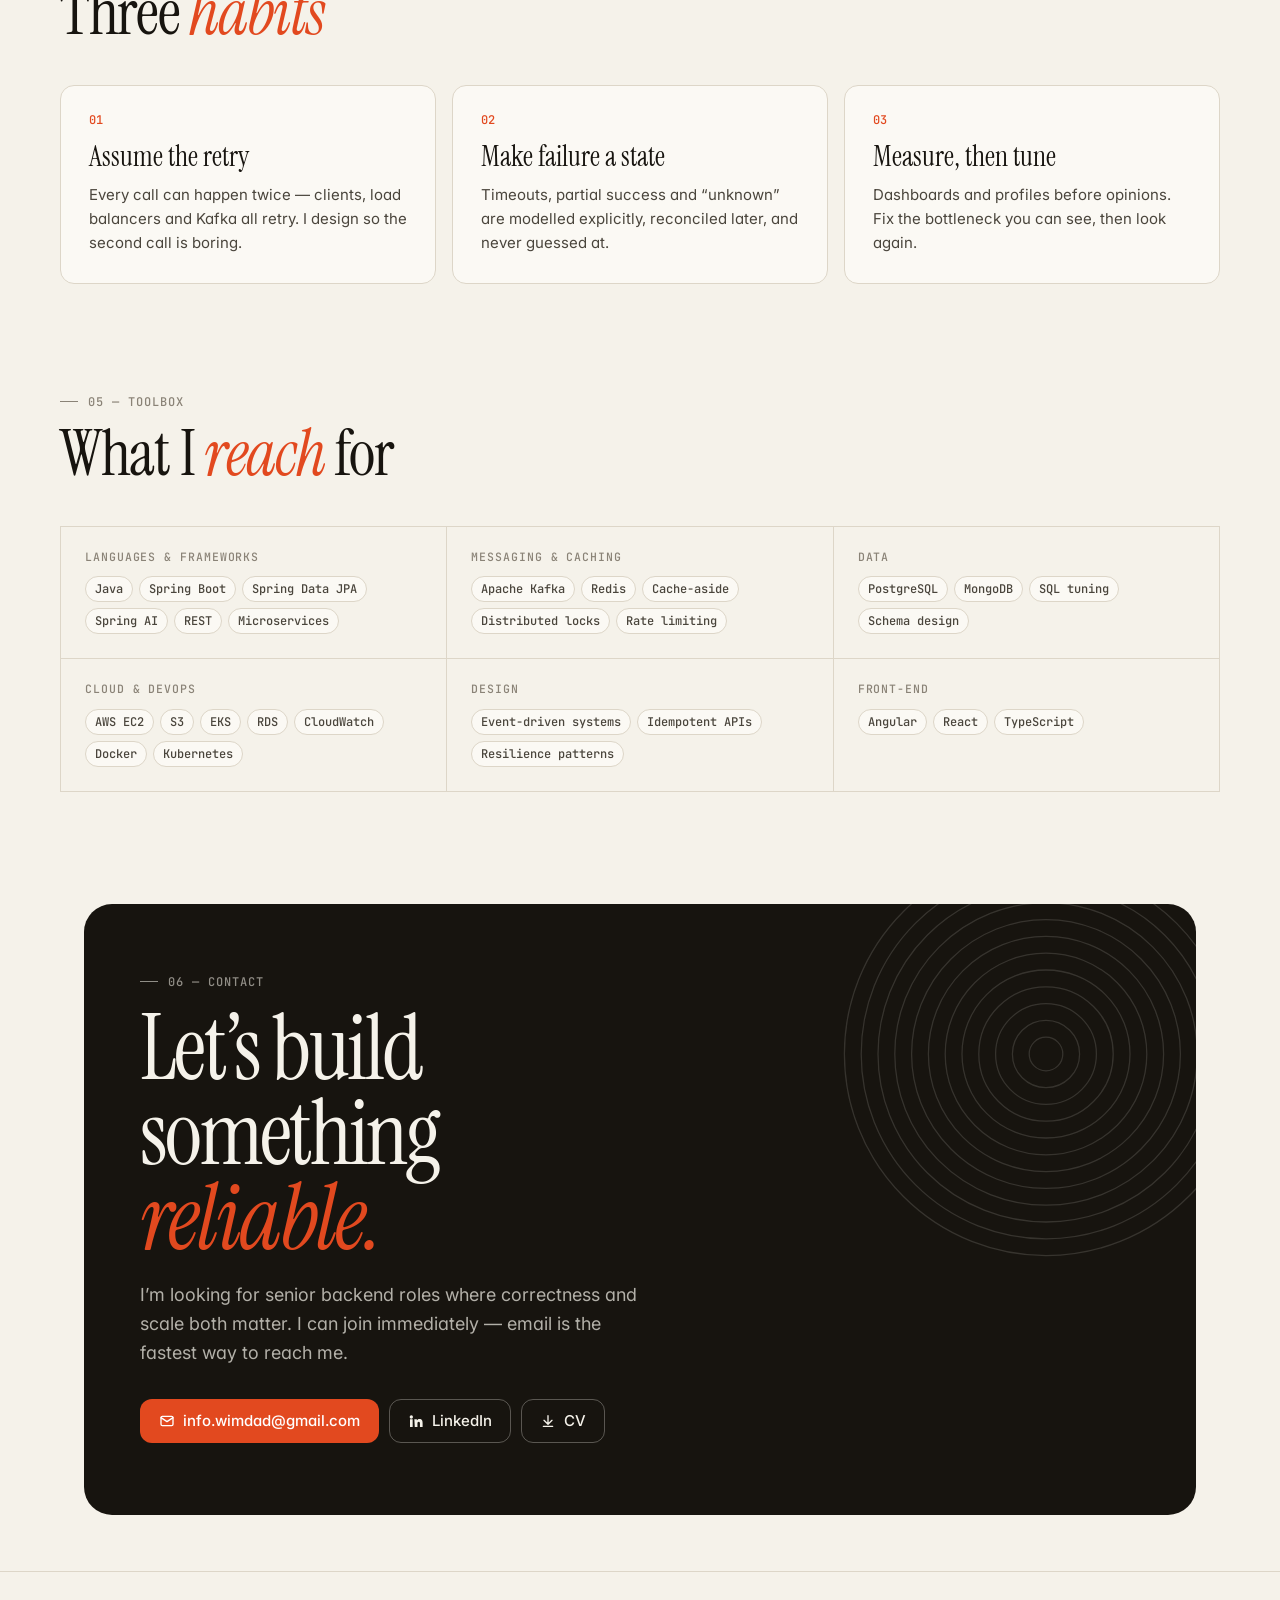
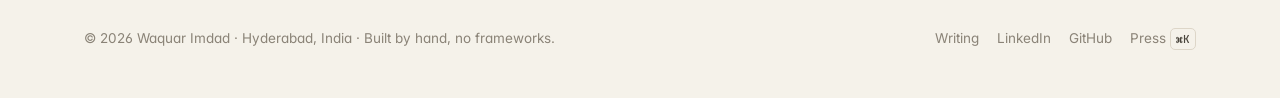
==== commit 5940ba0e: "Cache-bust CSS/JS with version tags; clamp animation timing Co-Authored-By: Claude Opus 5.5 <noreply" ====
--- a/index.html
+++ b/index.html
@@ -23,7 +23,7 @@
   <link rel="preconnect" href="https://fonts.googleapis.com">
   <link rel="preconnect" href="https://fonts.gstatic.com" crossorigin>
   <link href="https://fonts.googleapis.com/css2?family=Instrument+Serif:ital@0;1&family=Inter:wght@400;500;600;700&family=JetBrains+Mono:wght@400;500;600&display=swap" rel="stylesheet">
-  <link rel="stylesheet" href="styles.css">
+  <link rel="stylesheet" href="styles.css?v=20261124170448">
   <script>
     try { var t = localStorage.getItem('theme'); if (t) document.documentElement.dataset.theme = t; } catch (e) {}
   </script>
@@ -89,7 +89,7 @@
   </div>
   <div class="toast" id="toast" role="status" aria-live="polite"></div>
 
-  <script src="posts.js"></script>
-  <script src="app.js"></script>
+  <script src="posts.js?v=20261124170448"></script>
+  <script src="app.js?v=20261124170448"></script>
 </body>
 </html>
--- a/styles.css
+++ b/styles.css
@@ -206,6 +206,27 @@
 .feat-body p { margin: 0; color: var(--ink-2); }
 .feat-art { background: var(--ink); color: var(--bg); position: relative; min-height: 280px; overflow: hidden; }
 .feat-art svg { position: absolute; inset: 0; width: 100%; height: 100%; }
+.feat-art img { position: absolute; inset: 0; width: 100%; height: 100%; object-fit: cover; object-position: left center; transition: transform .6s cubic-bezier(.2,.7,.2,1); }
+.feat:hover .feat-art img { transform: scale(1.03); }
+.pcard-img { margin: -26px -26px 4px; aspect-ratio: 1200 / 627; overflow: hidden; border-radius: var(--radius) var(--radius) 0 0; background: var(--ink); border-bottom: 1px solid var(--line); }
+.pcard-img img { width: 100%; height: 100%; object-fit: cover; display: block; transition: transform .6s cubic-bezier(.2,.7,.2,1); }
+.pcard:hover .pcard-img img { transform: scale(1.04); }
+.pcard .arrow { z-index: 2; background: var(--surface); border-radius: 8px; padding: 4px; }
+.row-img { display: flex; flex-direction: column; gap: 10px; }
+.row-img img { width: 100%; aspect-ratio: 1200 / 627; object-fit: cover; border-radius: 10px; border: 1px solid var(--line); display: block; background: var(--ink); }
+.post-cover { margin: 0 0 48px; max-width: 980px; border-radius: 20px; overflow: hidden; border: 1px solid var(--line); box-shadow: var(--shadow); background: var(--ink); }
+.post-cover img { display: block; width: 100%; height: auto; }
+.hero { position: relative; isolation: isolate; }
+.hero::before {
+  content: ""; position: absolute; z-index: -1; inset: -64px -40vw 0; pointer-events: none;
+  background: url("img/hero-bg.svg") center / cover no-repeat;
+  -webkit-mask-image: radial-gradient(ellipse 70% 80% at 60% 40%, #000 30%, transparent 75%);
+          mask-image: radial-gradient(ellipse 70% 80% at 60% 40%, #000 30%, transparent 75%);
+  opacity: .55;
+}
+:root[data-theme="dark"] .hero::before { filter: invert(1) hue-rotate(180deg); opacity: .6; }
+@media (prefers-color-scheme: dark) { :root:not([data-theme="light"]) .hero::before { filter: invert(1) hue-rotate(180deg); opacity: .6; } }
+body { overflow-x: hidden; }
 .meta { display: flex; gap: 14px; flex-wrap: wrap; font: 500 12px/1 var(--mono); color: var(--ink-3); align-items: center; }
 .meta .dot { width: 3px; height: 3px; border-radius: 50%; background: var(--ink-3); }
 .posts { display: grid; grid-template-columns: repeat(2, 1fr); gap: 16px; }
@@ -233,7 +254,7 @@
 .tagbtn[aria-pressed="true"] { background: var(--ink); color: var(--bg); border-color: var(--ink); }
 .tagbtn .ct { opacity: .55; margin-left: 4px; }
 .list { border-top: 1px solid var(--line); }
-.row { display: grid; grid-template-columns: 120px 1fr auto; gap: 24px; padding: 26px 4px; border-bottom: 1px solid var(--line); text-decoration: none; align-items: baseline; transition: background .15s; }
+.row { display: grid; grid-template-columns: 180px 1fr auto; gap: 24px; padding: 26px 4px; border-bottom: 1px solid var(--line); text-decoration: none; align-items: start; transition: background .15s; }
 .row:hover { background: color-mix(in srgb, var(--surface) 70%, transparent); }
 .row time { font: 500 12.5px/1.4 var(--mono); color: var(--ink-3); }
 .row h3 { margin: 0 0 6px; font: 600 21px/1.3 var(--sans); letter-spacing: -.015em; }
@@ -459,3 +480,9 @@
 
 .viz-head > span { overflow: hidden; text-overflow: ellipsis; white-space: nowrap; min-width: 0; flex: 1; text-align: center; }
 @media (max-width: 520px) { .viz-head > span { display: none; } }
+
+/* ---------- Headshot ---------- */
+.avatar { width: 30px; height: 30px; border-radius: 50%; object-fit: cover; display: inline-block; flex: none; border: 1px solid var(--line-2); background: var(--bg-2); }
+.avatar-md { width: 56px; height: 56px; }
+.avatar-lg { width: 64px; height: 64px; border: 3px solid var(--surface); box-shadow: 0 0 0 1px var(--line-2), var(--shadow); }
+.hero-id { display: flex; align-items: center; gap: 14px; flex-wrap: wrap; }
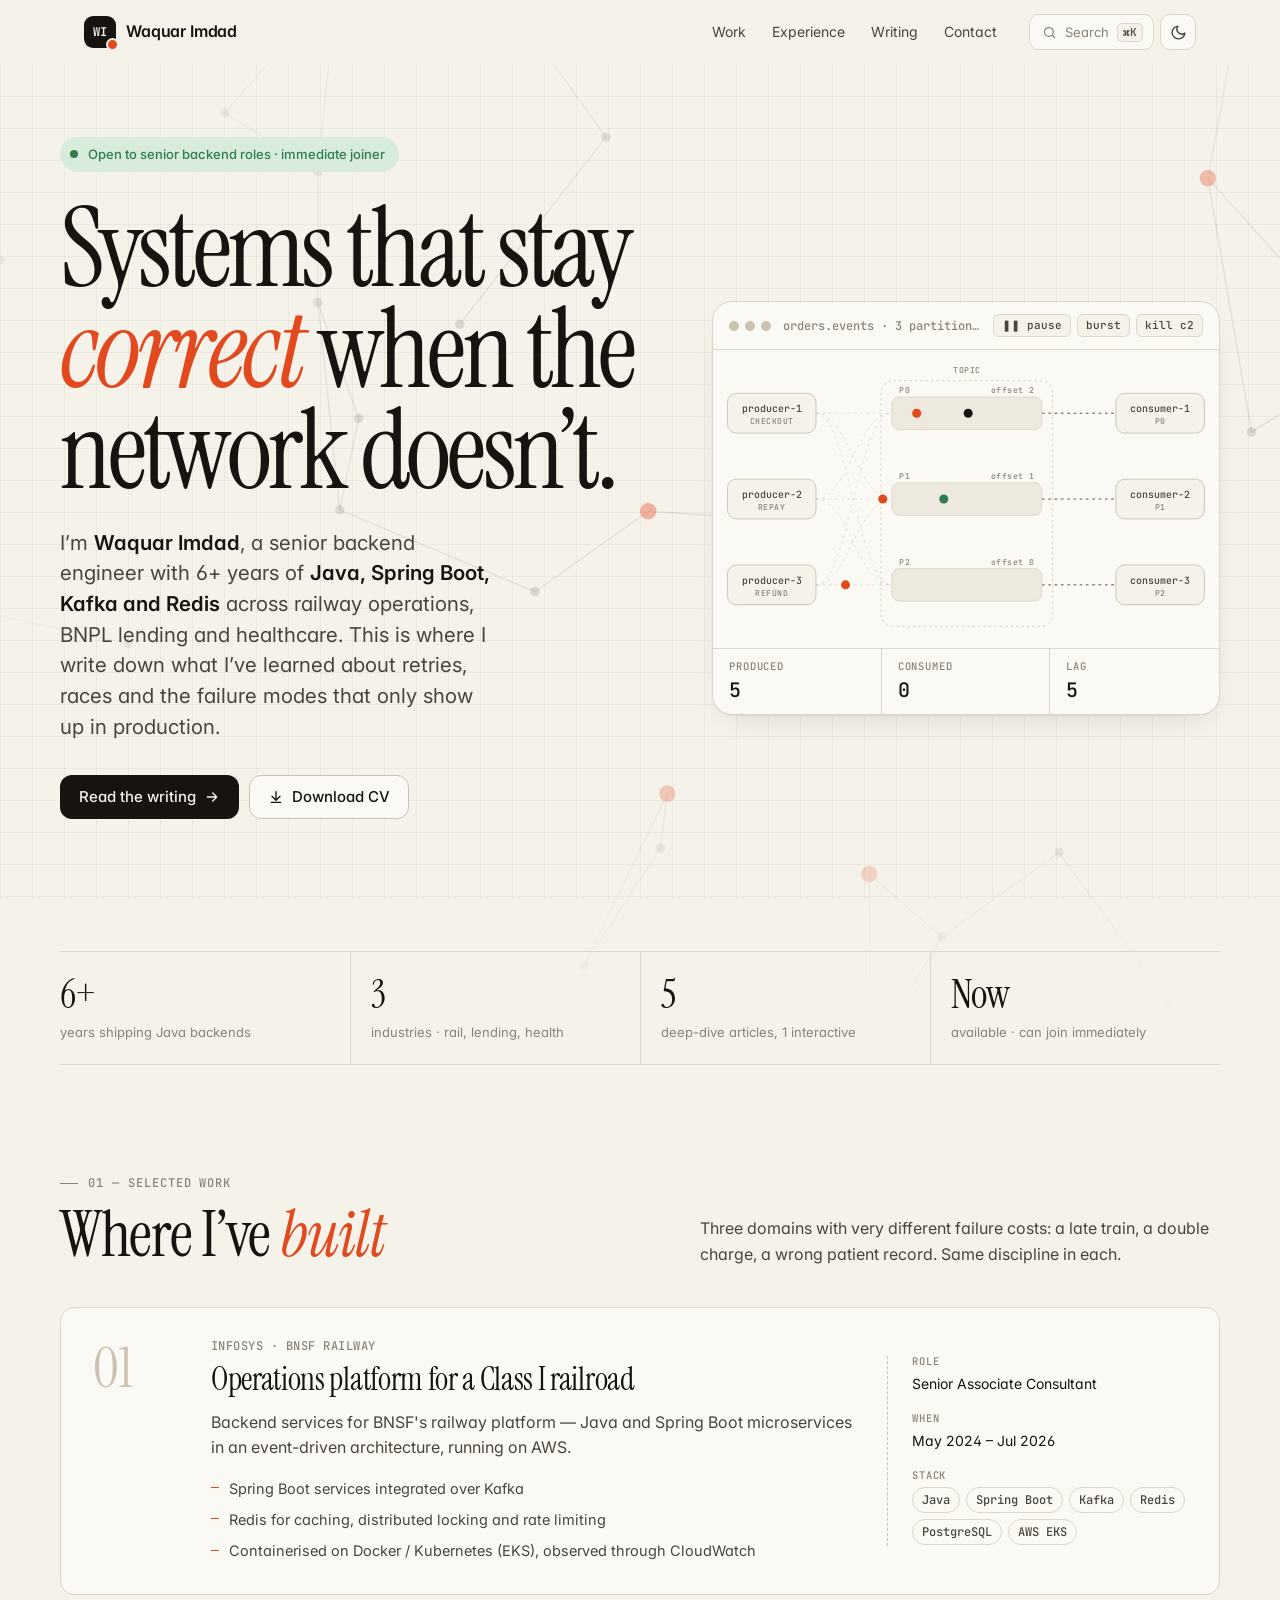
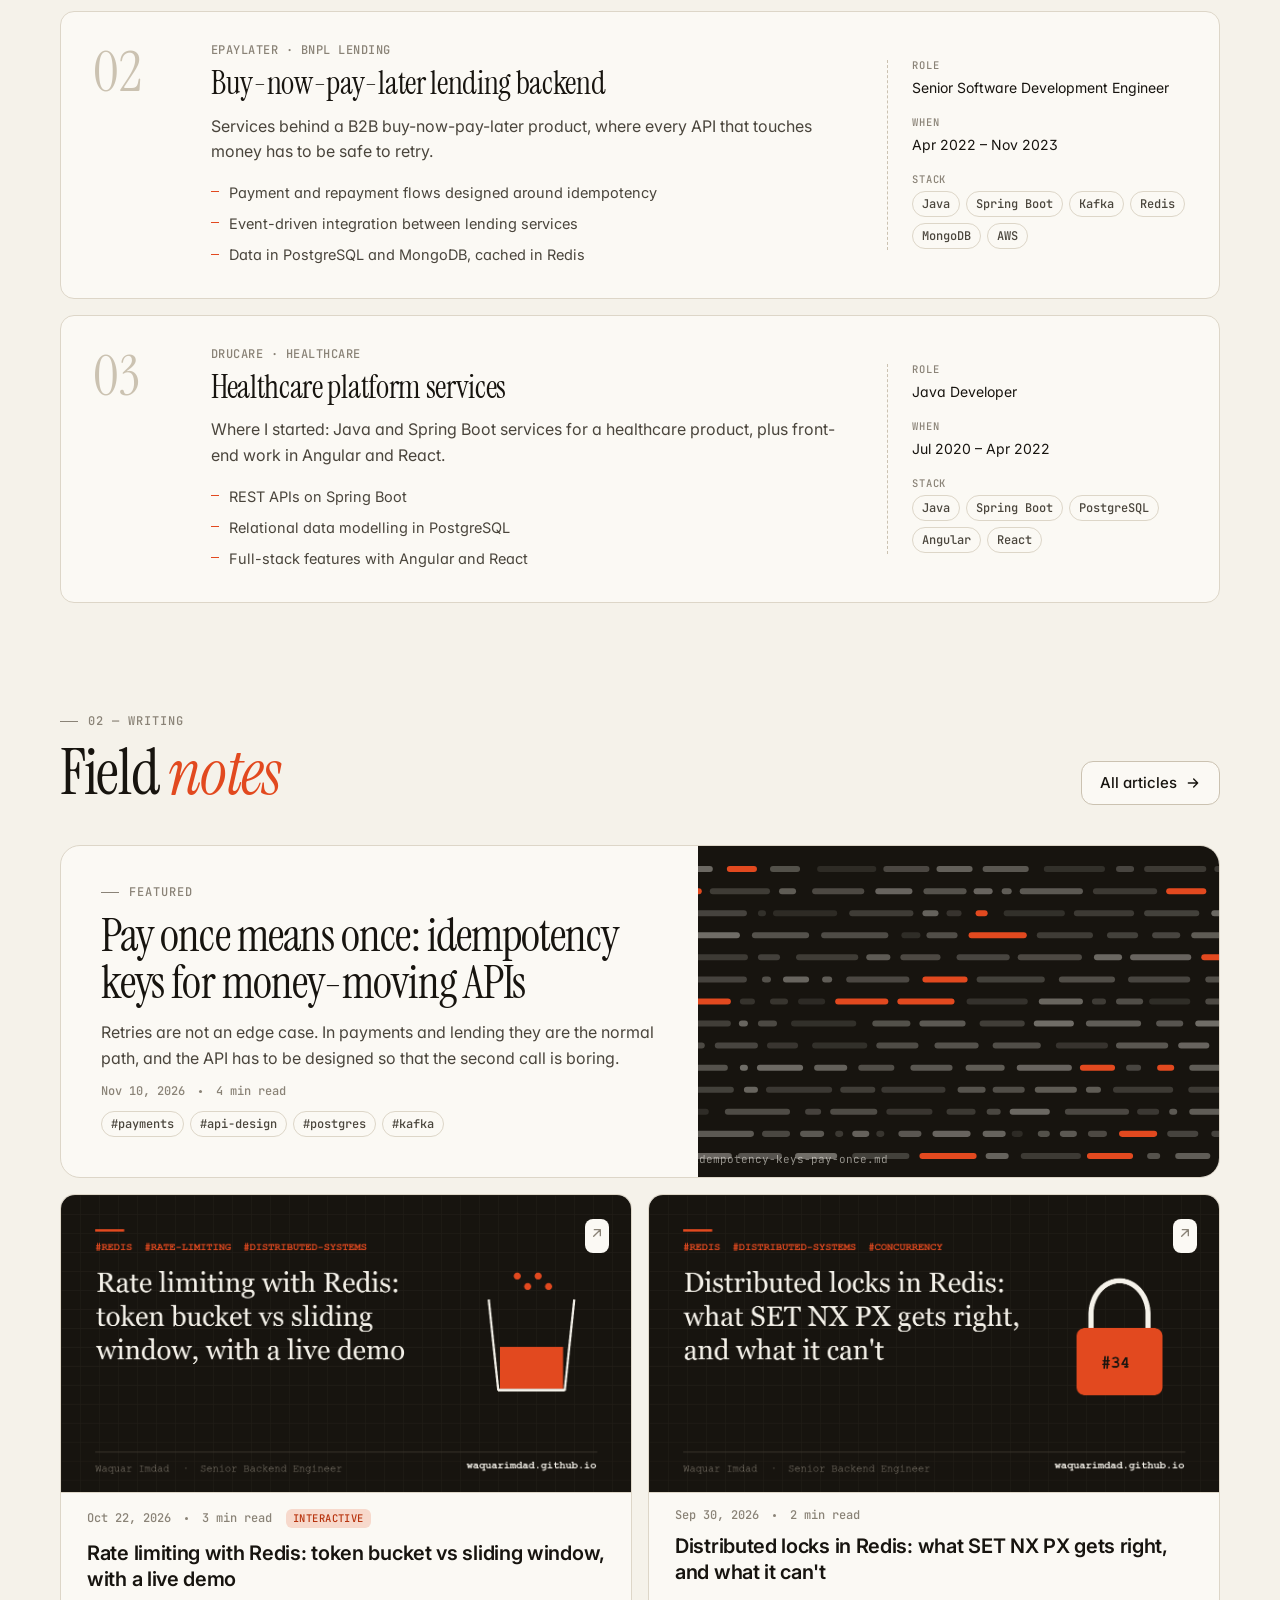
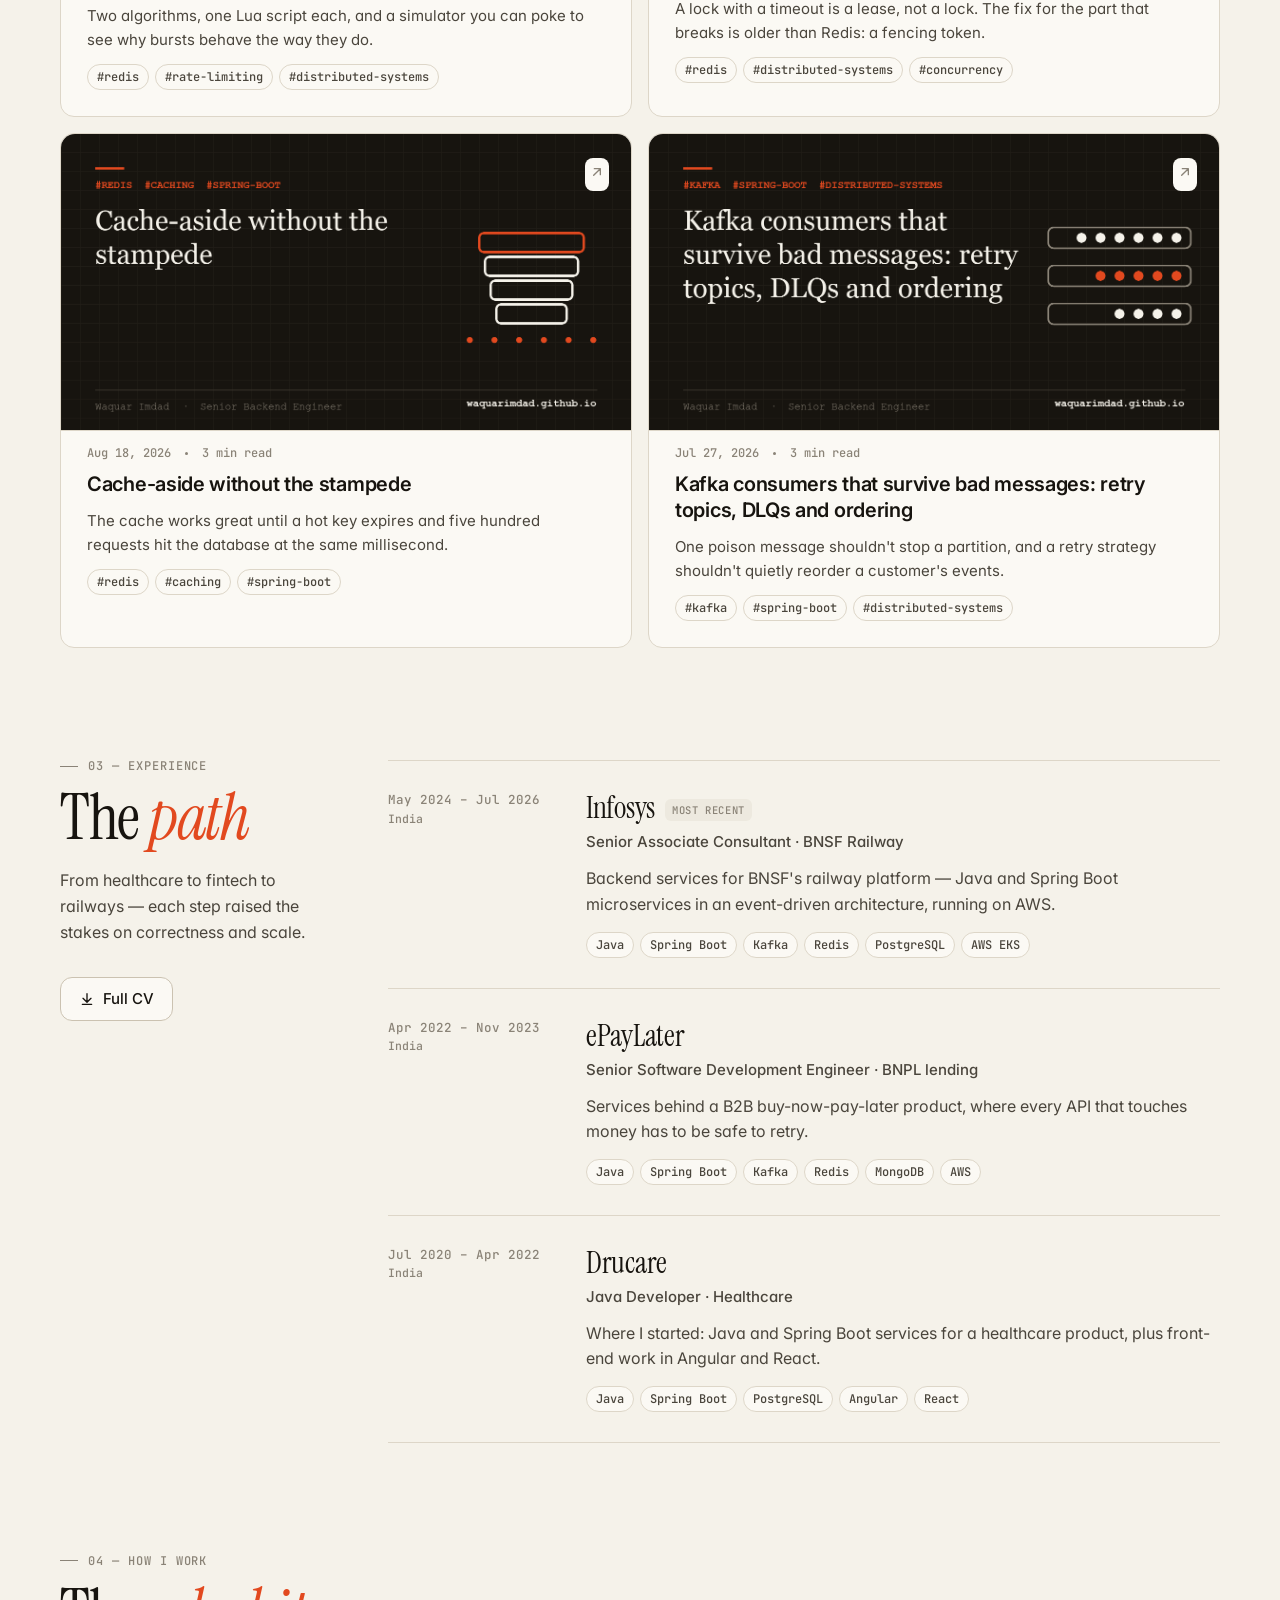
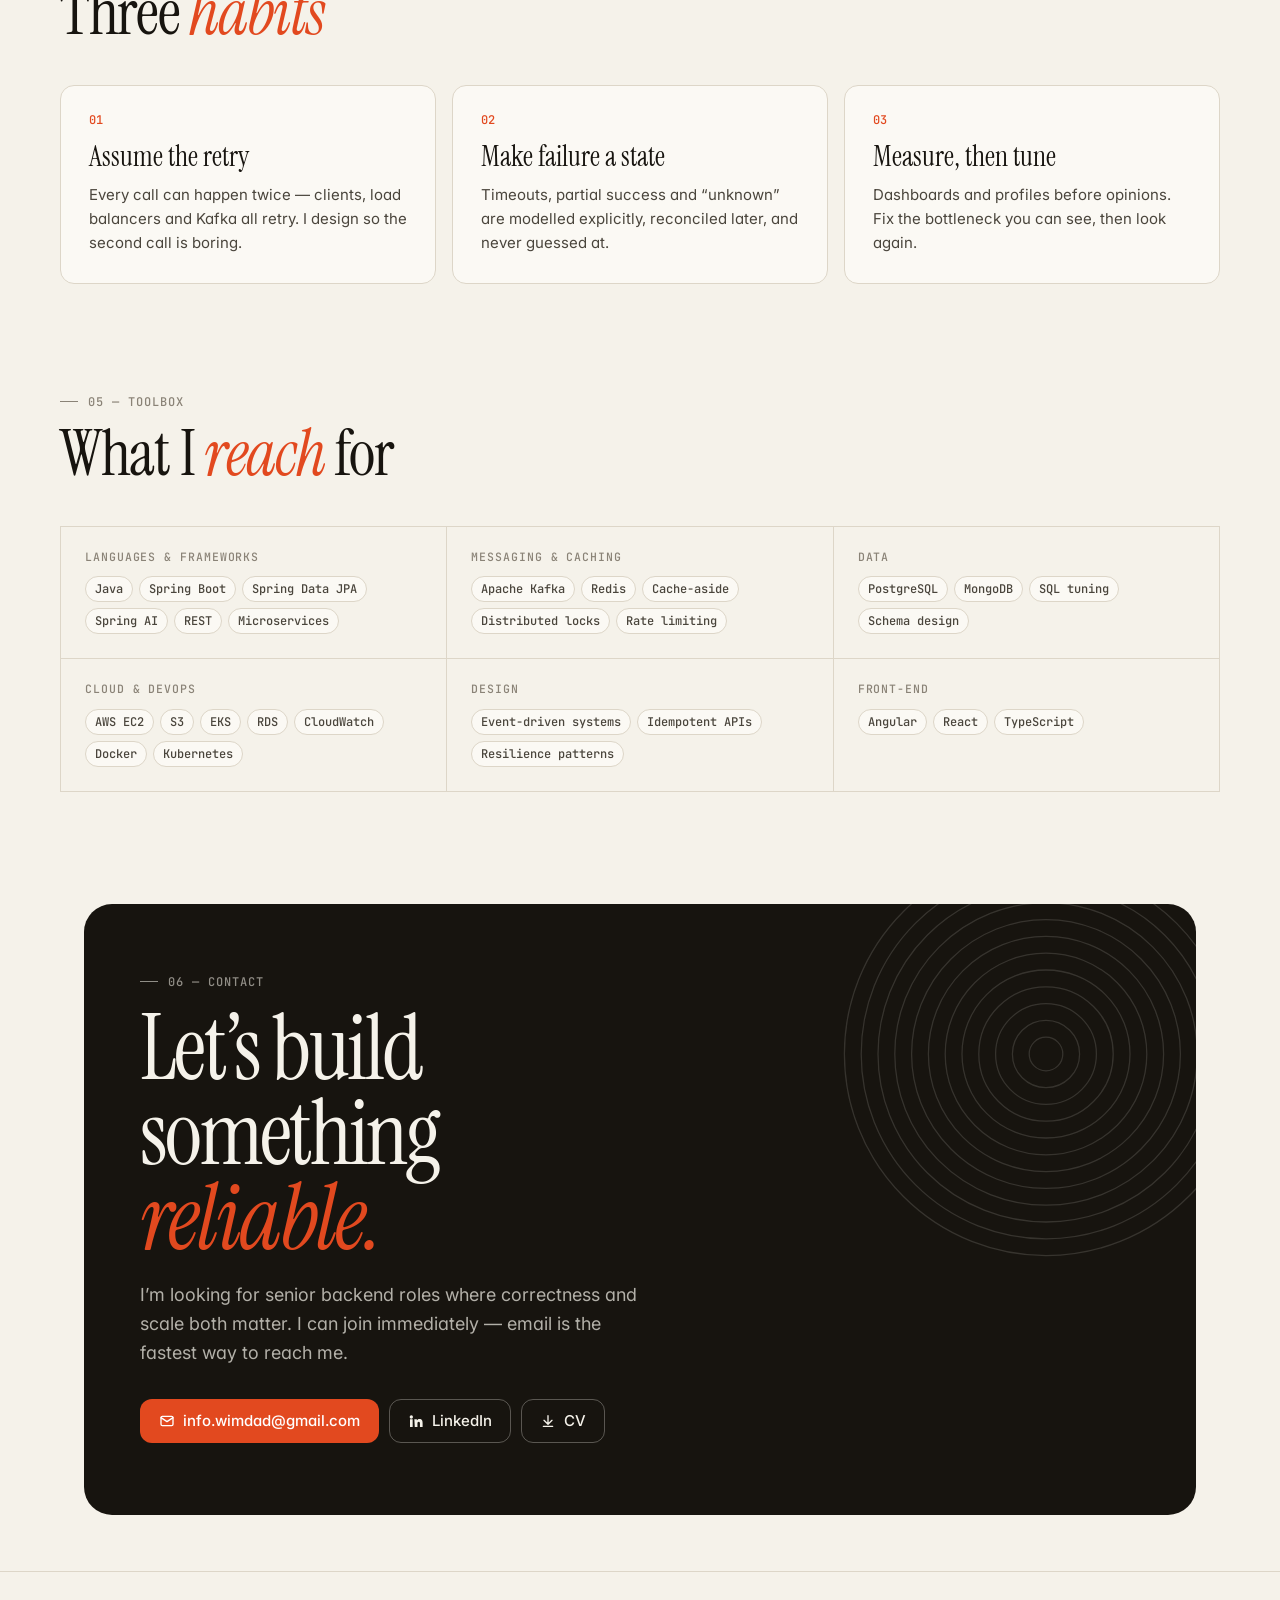
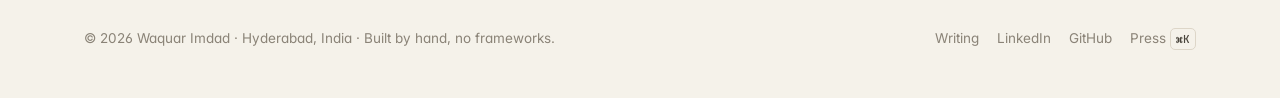
==== commit 8cba0fcc: "Hero animation: advance by real elapsed time so it runs at any frame rate Co-Authored-By: Claude Opu" ====
--- a/index.html
+++ b/index.html
@@ -23,7 +23,7 @@
   <link rel="preconnect" href="https://fonts.googleapis.com">
   <link rel="preconnect" href="https://fonts.gstatic.com" crossorigin>
   <link href="https://fonts.googleapis.com/css2?family=Instrument+Serif:ital@0;1&family=Inter:wght@400;500;600;700&family=JetBrains+Mono:wght@400;500;600&display=swap" rel="stylesheet">
-  <link rel="stylesheet" href="styles.css?v=20261124170448">
+  <link rel="stylesheet" href="styles.css?v=20261124170622">
   <script>
     try { var t = localStorage.getItem('theme'); if (t) document.documentElement.dataset.theme = t; } catch (e) {}
   </script>
@@ -89,7 +89,7 @@
   </div>
   <div class="toast" id="toast" role="status" aria-live="polite"></div>
 
-  <script src="posts.js?v=20261124170448"></script>
-  <script src="app.js?v=20261124170448"></script>
+  <script src="posts.js?v=20261124170622"></script>
+  <script src="app.js?v=20261124170622"></script>
 </body>
 </html>
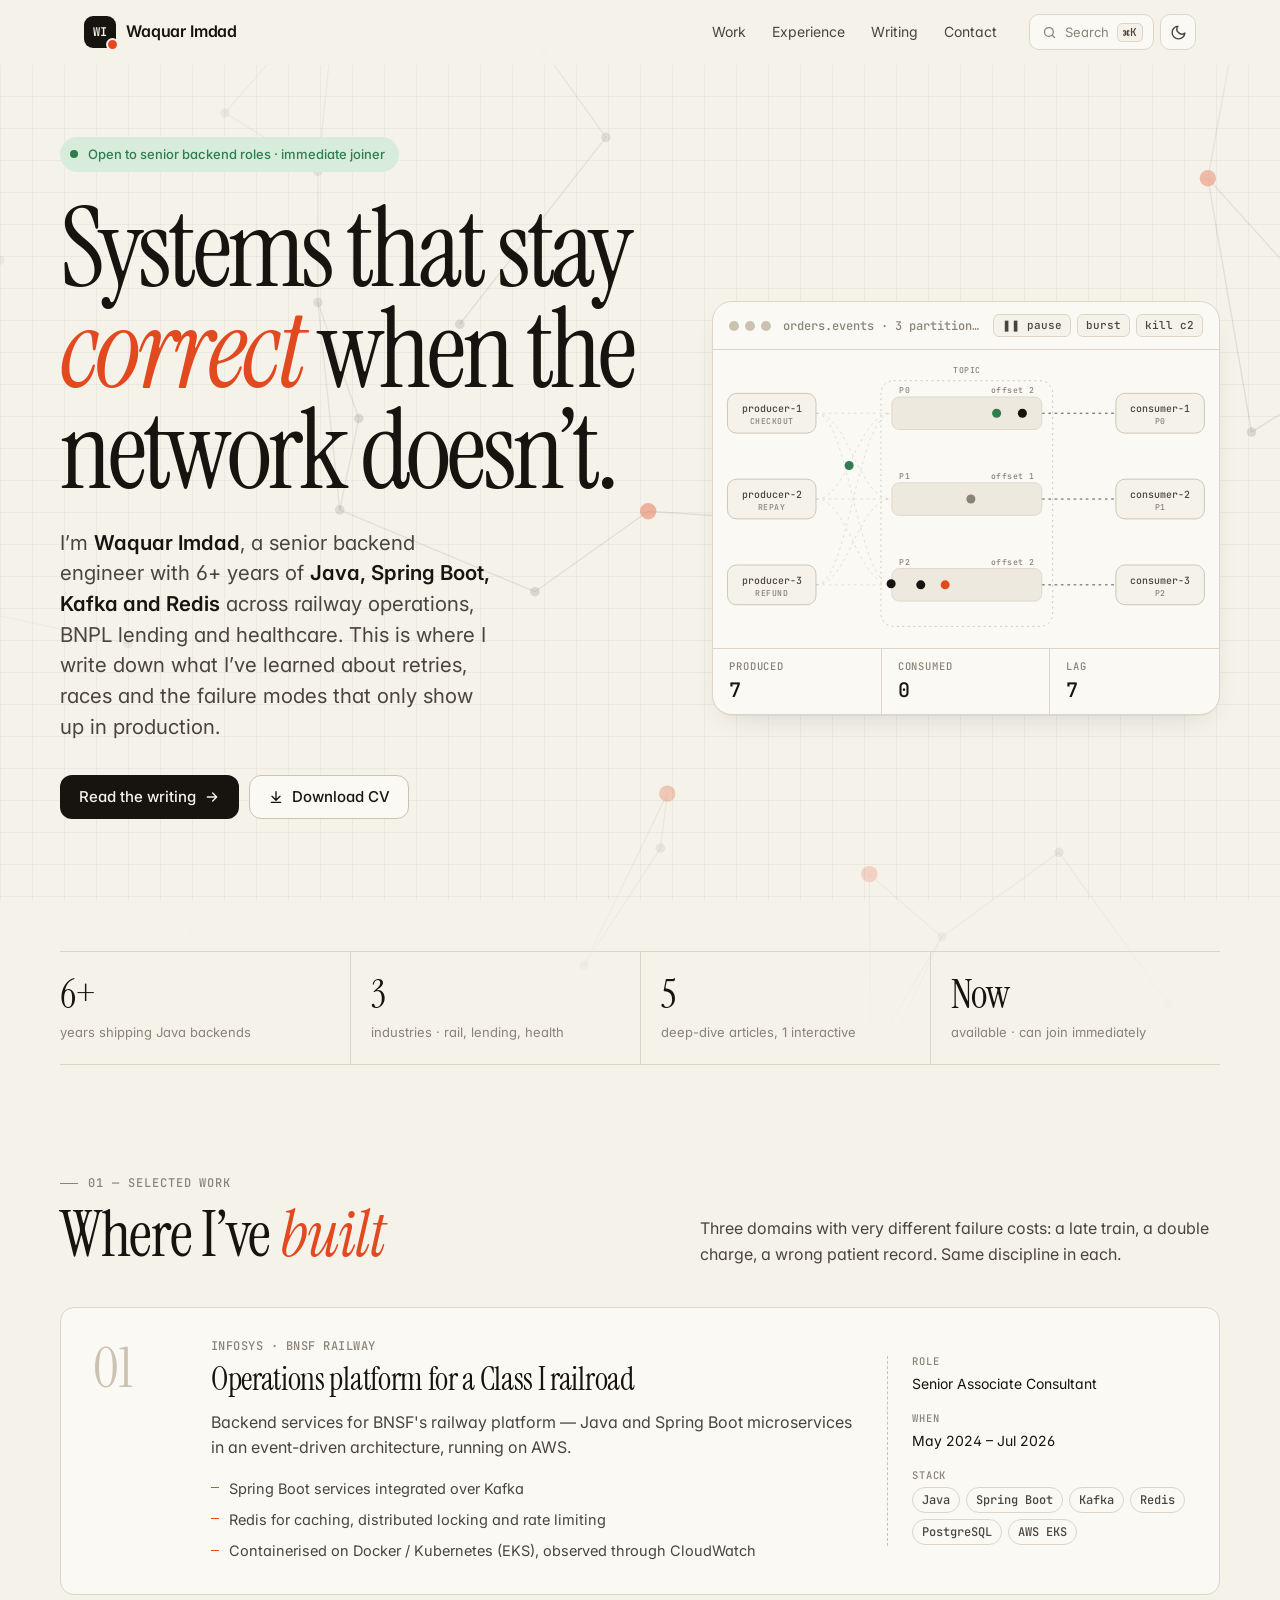
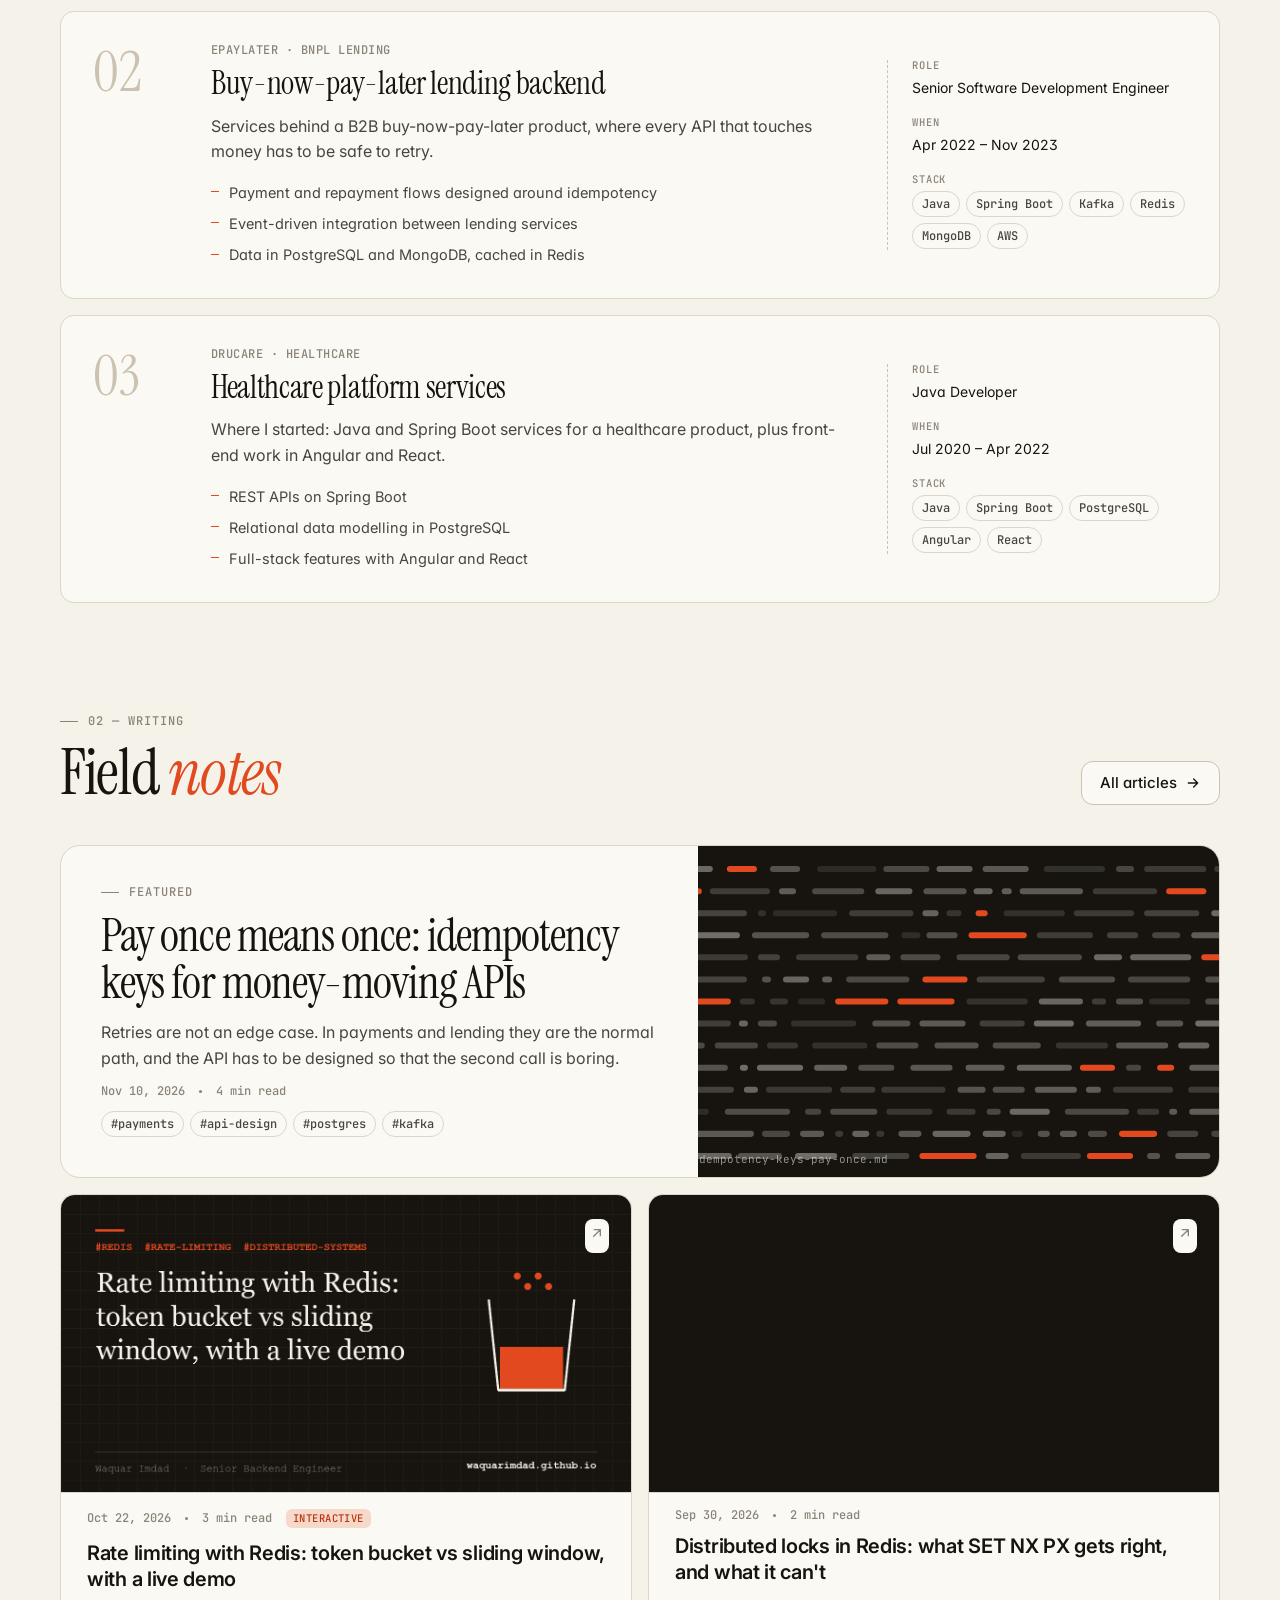
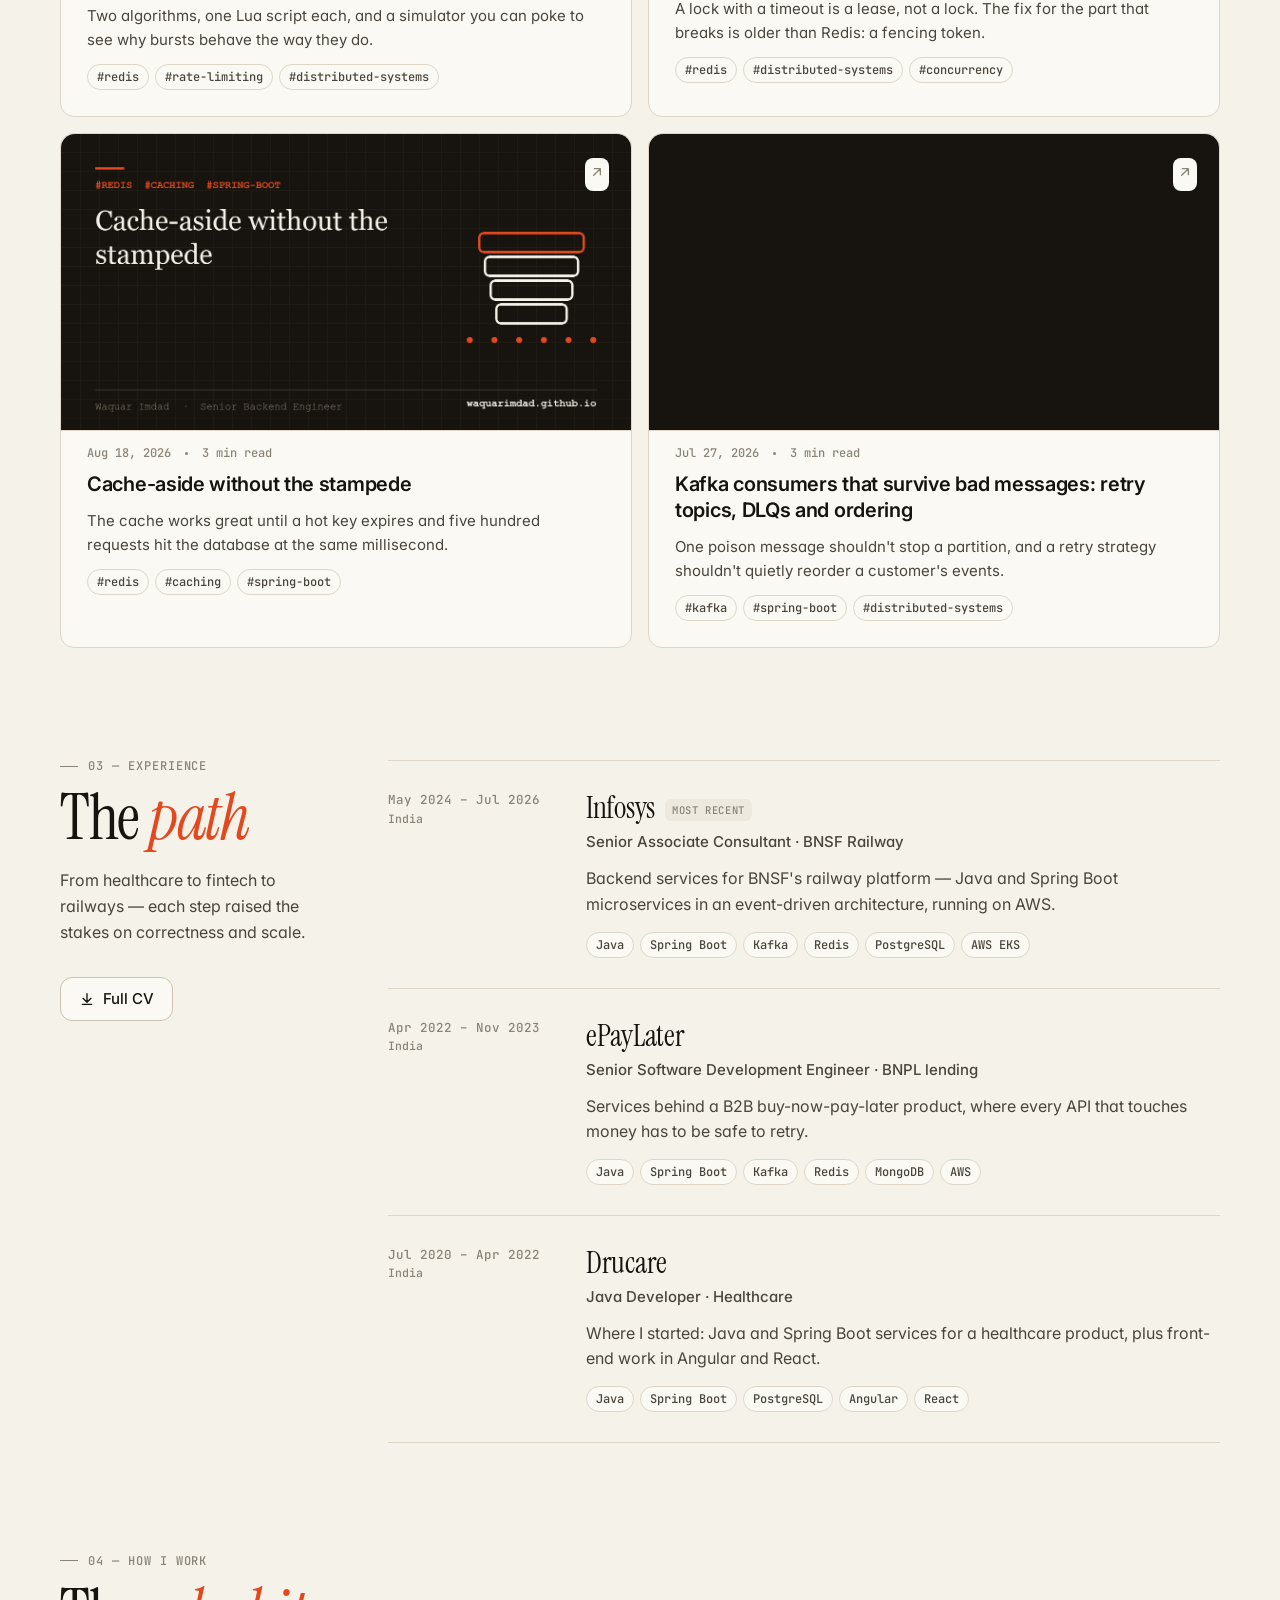
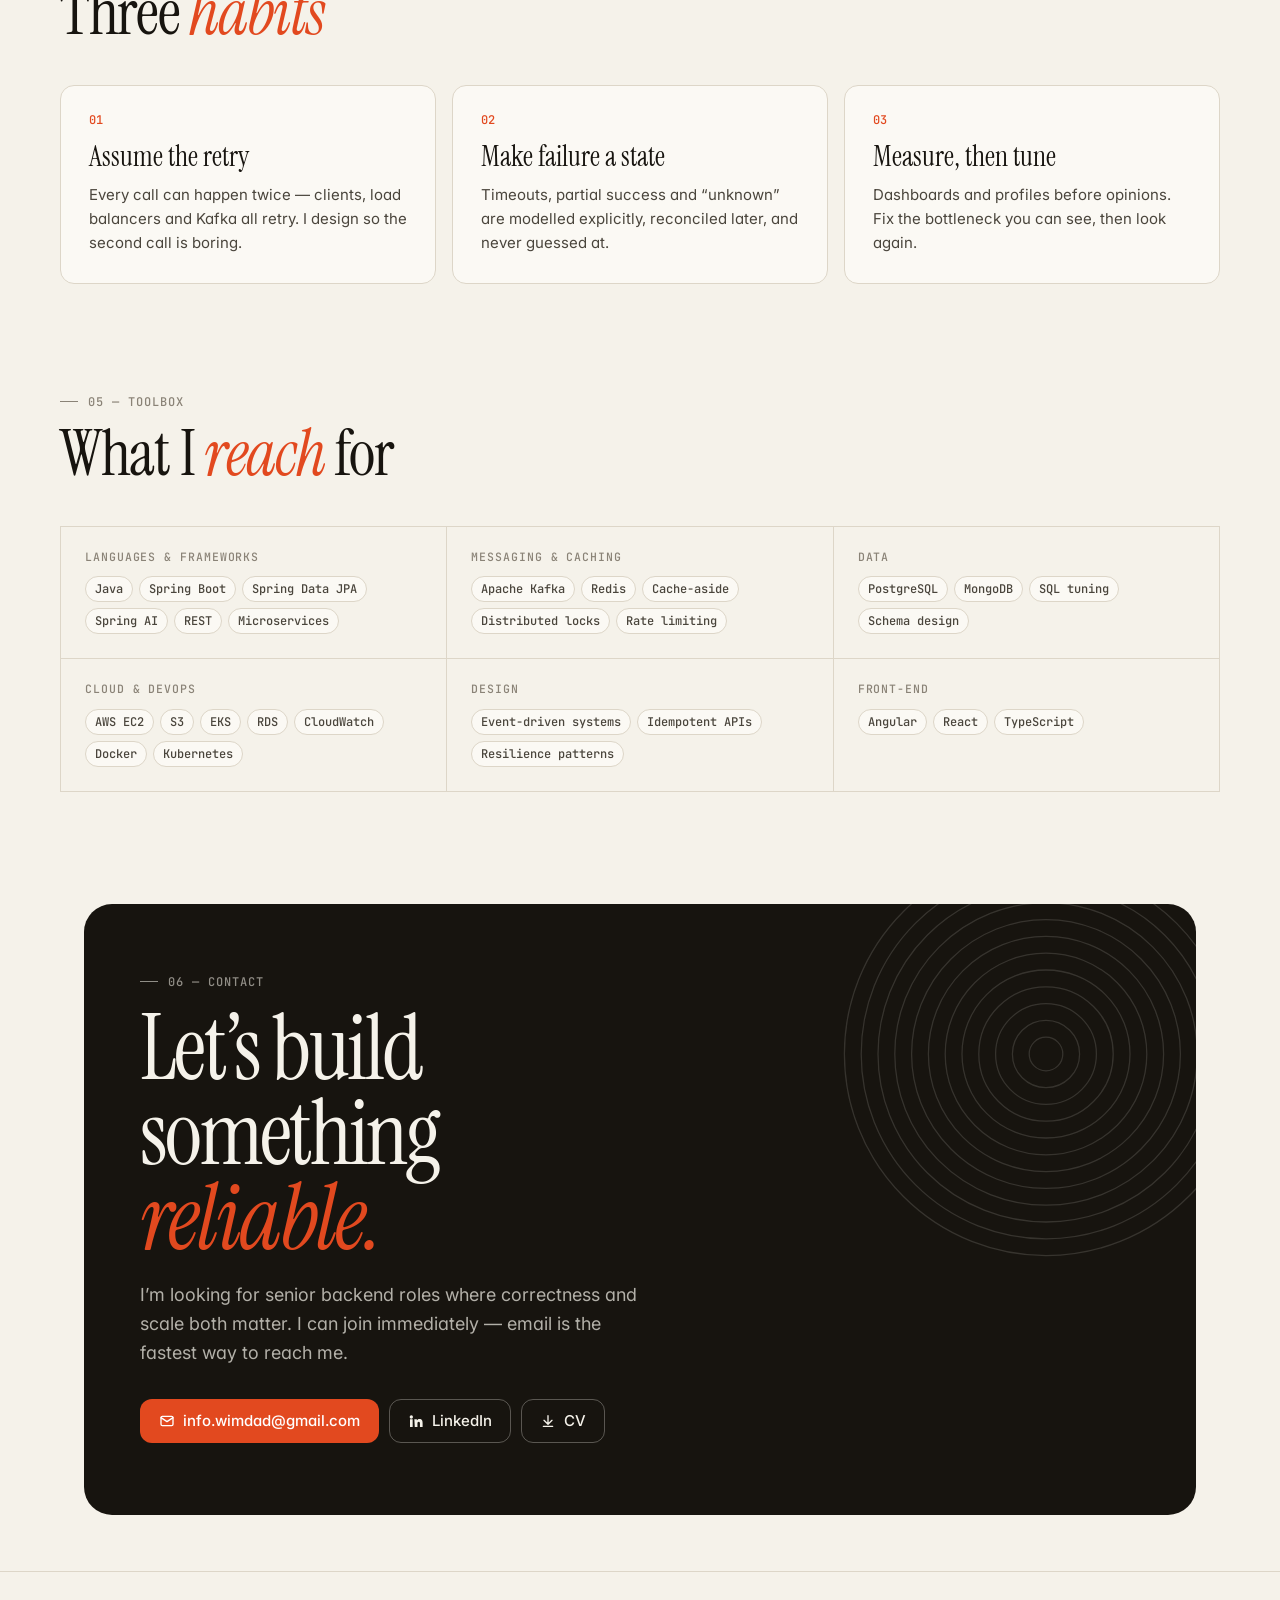
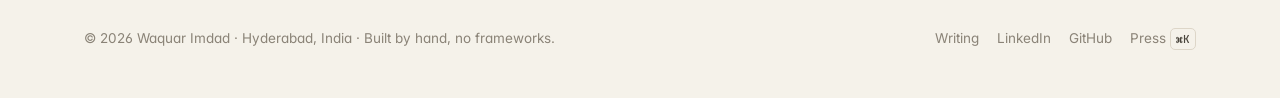
==== commit d977a1a0: "Auto-reload into the latest deploy when a cached old page is served Co-Authored-By: Claude Opus 5.5 " ====
--- a/index.html
+++ b/index.html
@@ -23,7 +23,7 @@
   <link rel="preconnect" href="https://fonts.googleapis.com">
   <link rel="preconnect" href="https://fonts.gstatic.com" crossorigin>
   <link href="https://fonts.googleapis.com/css2?family=Instrument+Serif:ital@0;1&family=Inter:wght@400;500;600;700&family=JetBrains+Mono:wght@400;500;600&display=swap" rel="stylesheet">
-  <link rel="stylesheet" href="styles.css?v=20261124170622">
+  <link rel="stylesheet" href="styles.css?v=20261124170834">
   <script>
     try { var t = localStorage.getItem('theme'); if (t) document.documentElement.dataset.theme = t; } catch (e) {}
   </script>
@@ -89,7 +89,7 @@
   </div>
   <div class="toast" id="toast" role="status" aria-live="polite"></div>
 
-  <script src="posts.js?v=20261124170622"></script>
-  <script src="app.js?v=20261124170622"></script>
+  <script src="posts.js?v=20261124170834"></script>
+  <script src="app.js?v=20261124170834"></script>
 </body>
 </html>
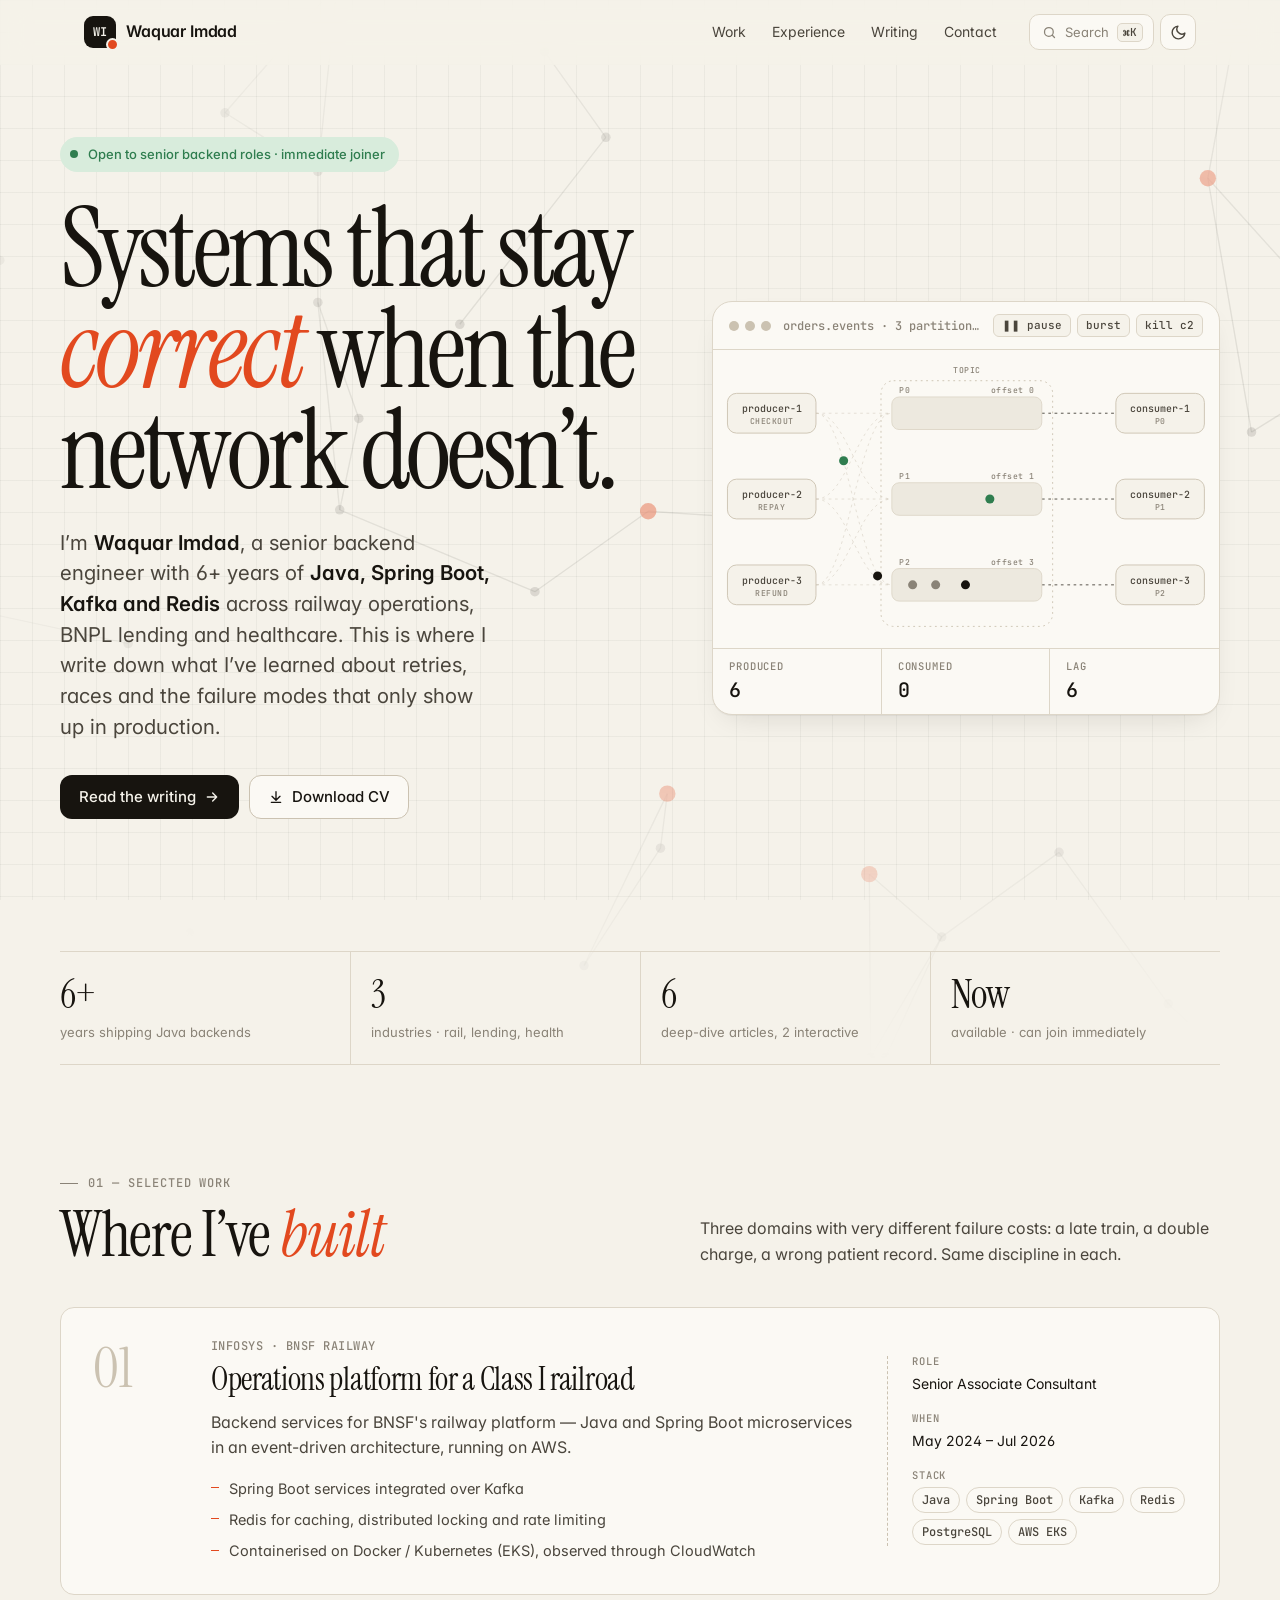
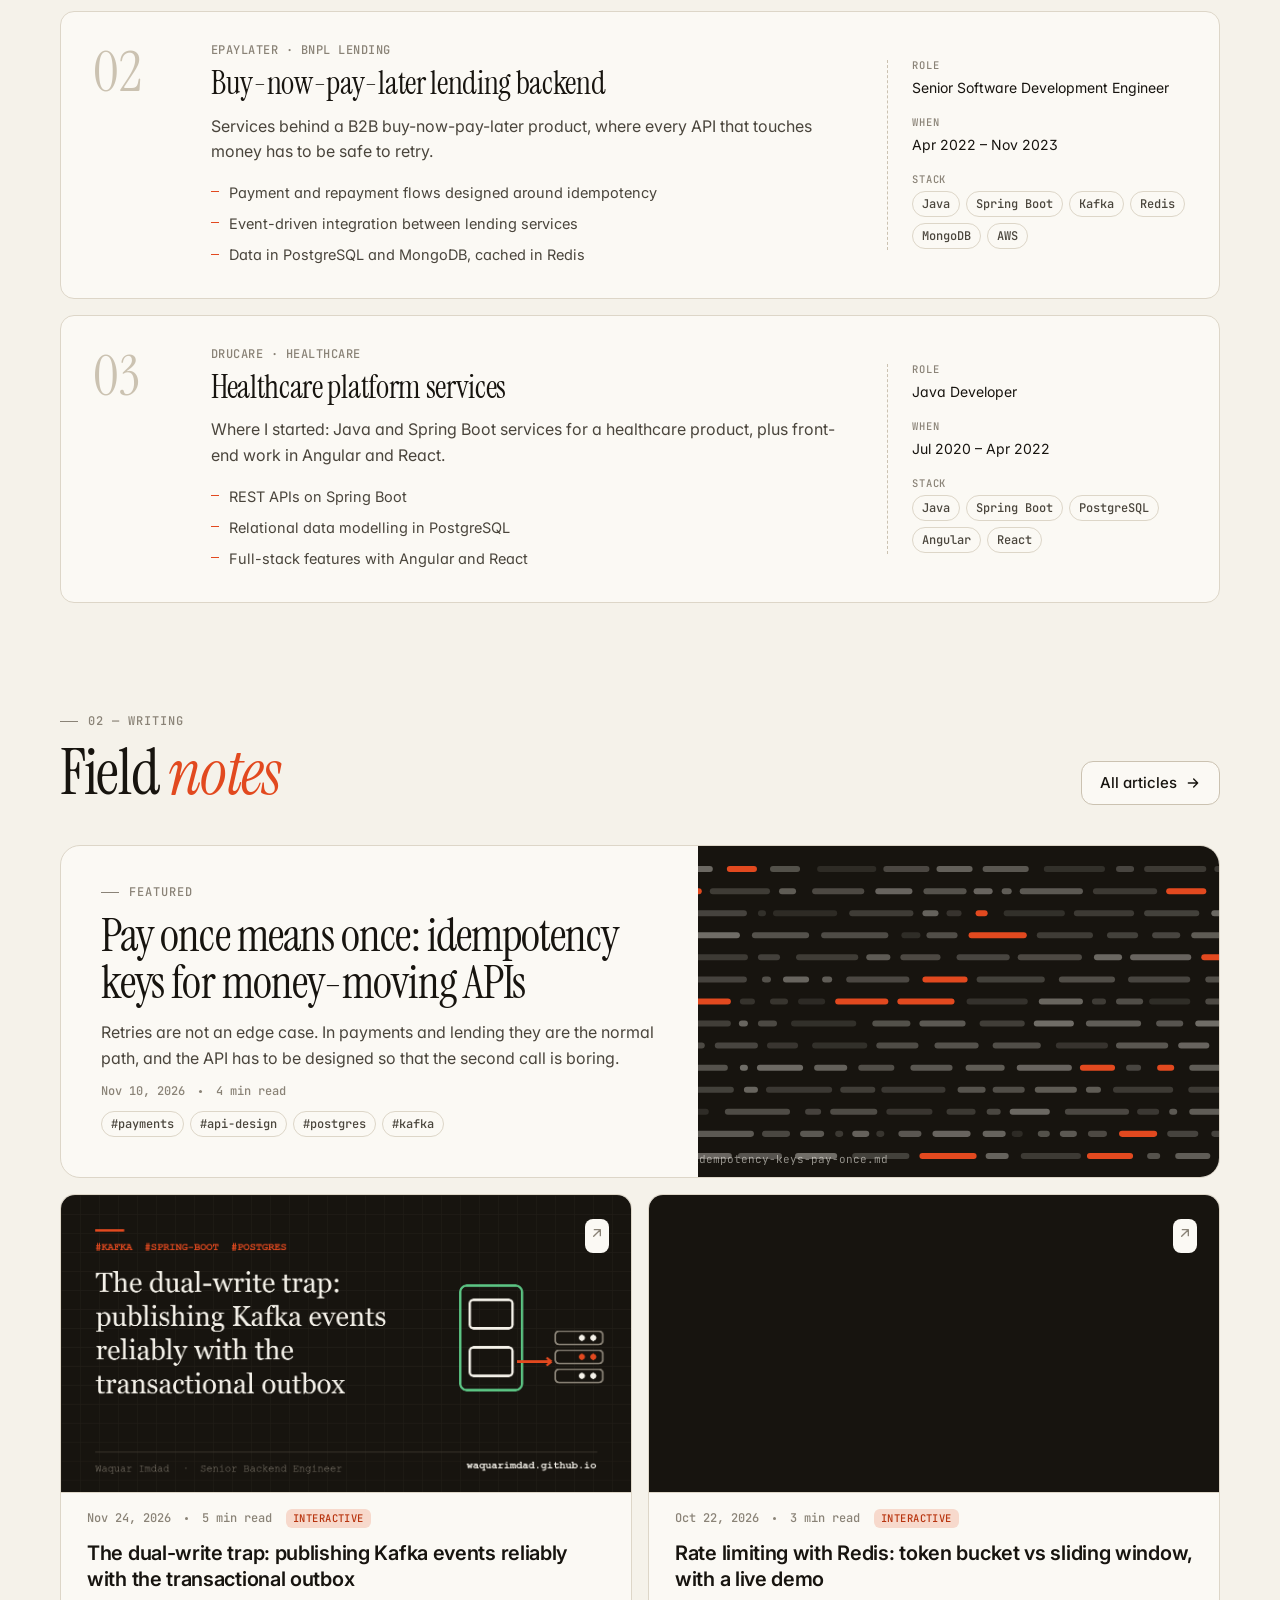
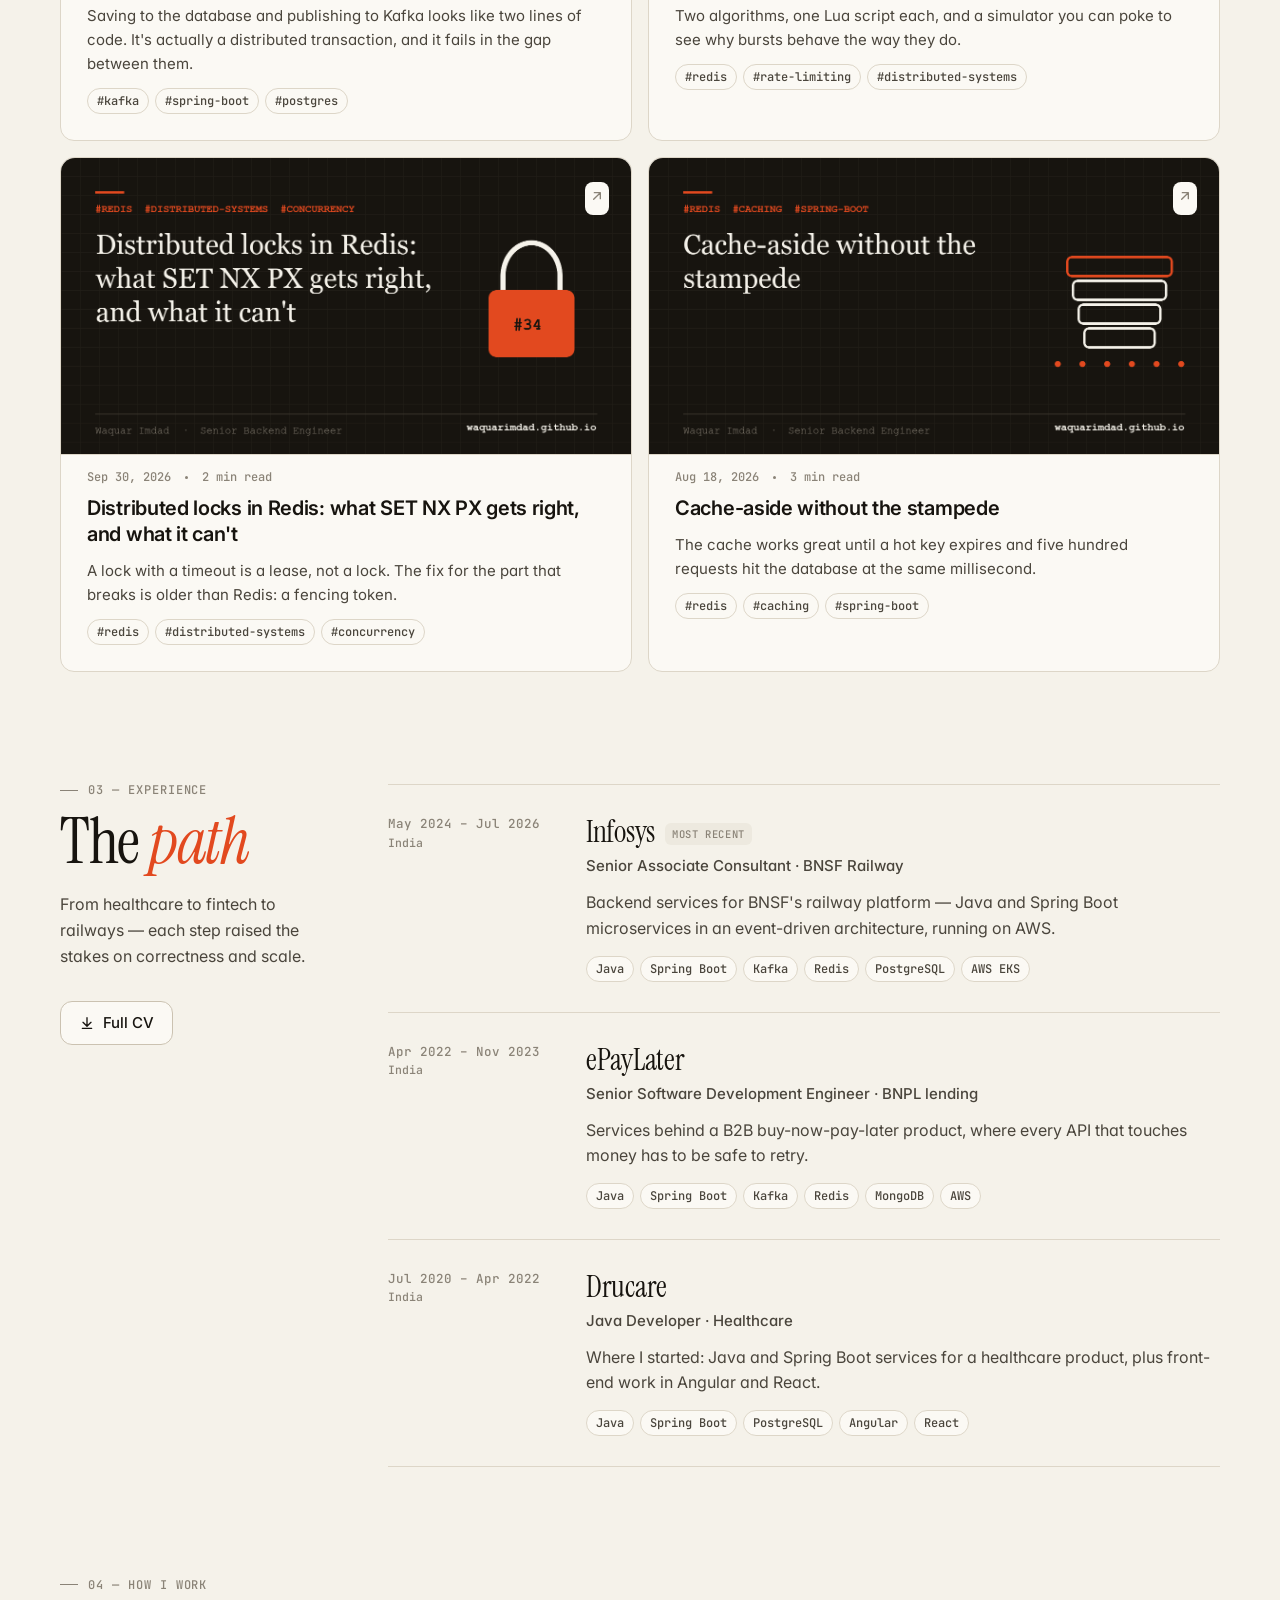
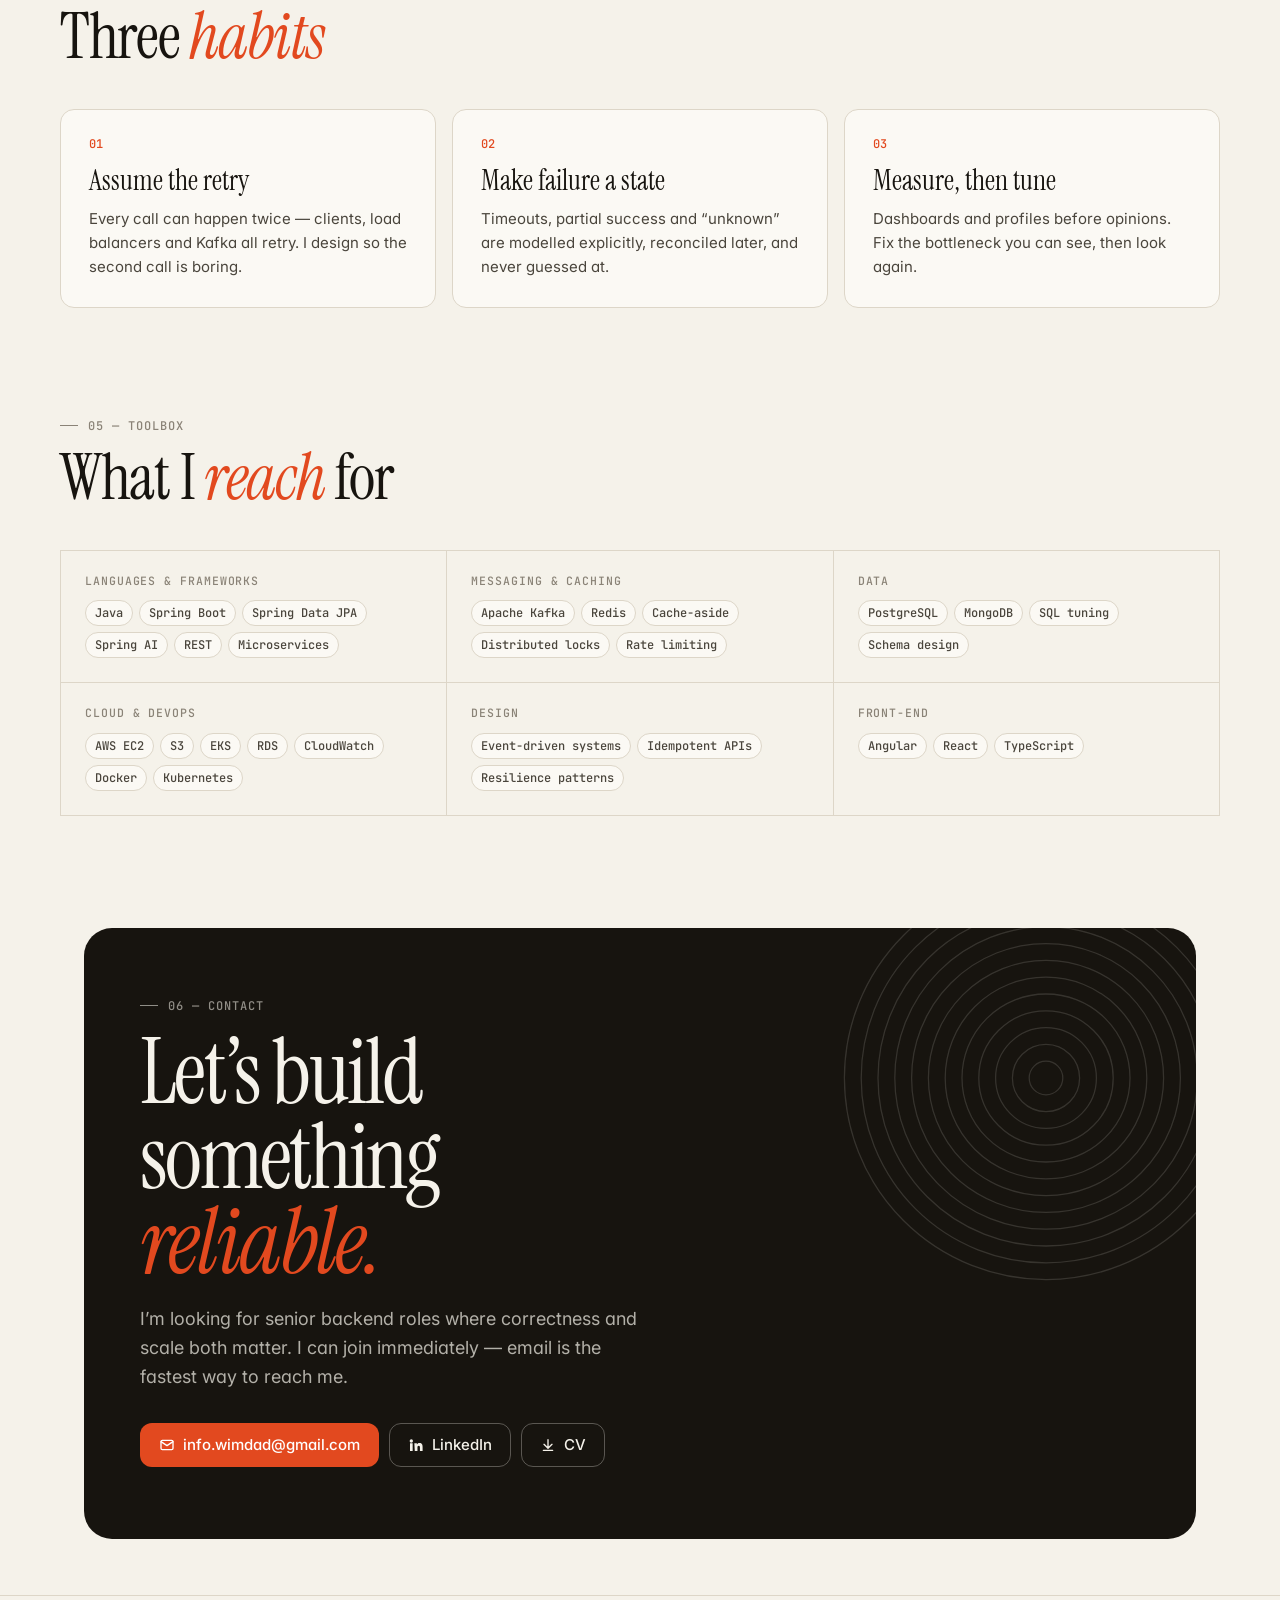
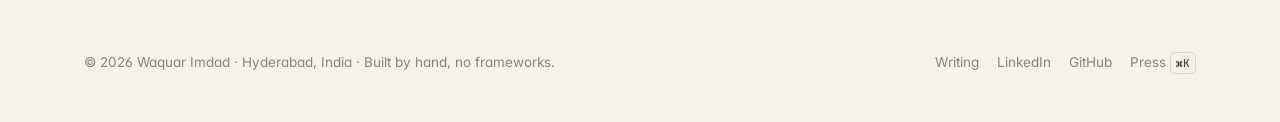
==== commit 640eeaf2: "New article: the dual-write trap and the transactional outbox (with crash demo) Co-Authored-By: Clau" ====
--- a/index.html
+++ b/index.html
@@ -23,7 +23,7 @@
   <link rel="preconnect" href="https://fonts.googleapis.com">
   <link rel="preconnect" href="https://fonts.gstatic.com" crossorigin>
   <link href="https://fonts.googleapis.com/css2?family=Instrument+Serif:ital@0;1&family=Inter:wght@400;500;600;700&family=JetBrains+Mono:wght@400;500;600&display=swap" rel="stylesheet">
-  <link rel="stylesheet" href="styles.css?v=20261124170834">
+  <link rel="stylesheet" href="styles.css?v=20261124222621">
   <script>
     try { var t = localStorage.getItem('theme'); if (t) document.documentElement.dataset.theme = t; } catch (e) {}
   </script>
@@ -89,7 +89,7 @@
   </div>
   <div class="toast" id="toast" role="status" aria-live="polite"></div>
 
-  <script src="posts.js?v=20261124170834"></script>
-  <script src="app.js?v=20261124170834"></script>
+  <script src="posts.js?v=20261124222621"></script>
+  <script src="app.js?v=20261124222621"></script>
 </body>
 </html>
--- a/styles.css
+++ b/styles.css
@@ -486,3 +486,15 @@
 .avatar-md { width: 56px; height: 56px; }
 .avatar-lg { width: 64px; height: 64px; border: 3px solid var(--surface); box-shadow: 0 0 0 1px var(--line-2), var(--shadow); }
 .hero-id { display: flex; align-items: center; gap: 14px; flex-wrap: wrap; }
+
+/* outbox demo */
+.ob-cols { display: grid; grid-template-columns: repeat(3, 1fr); gap: 10px; }
+.ob-col { border: 1px solid var(--line); border-radius: 12px; background: var(--bg); padding: 10px; min-height: 120px; transition: opacity .2s; }
+.ob-col > span { display: block; font: 500 10.5px/1.3 var(--mono); text-transform: uppercase; letter-spacing: .05em; color: var(--ink-3); margin-bottom: 8px; }
+.ob-dots { display: flex; flex-wrap: wrap; gap: 5px; }
+.ob-dots i { font: 600 10px/22px var(--mono); font-style: normal; min-width: 22px; height: 22px; padding: 0 4px; border-radius: 6px; text-align: center; color: #fff; }
+.ob-dots i.ok { background: var(--ok); }
+.ob-dots i.wait { background: #c79a2b; }
+.ob-dots i.lost { background: var(--accent); }
+.demo-btns button:disabled { opacity: .4; cursor: not-allowed; }
+@media (max-width: 760px) { .ob-cols { grid-template-columns: 1fr; } .ob-col { min-height: 60px; } }
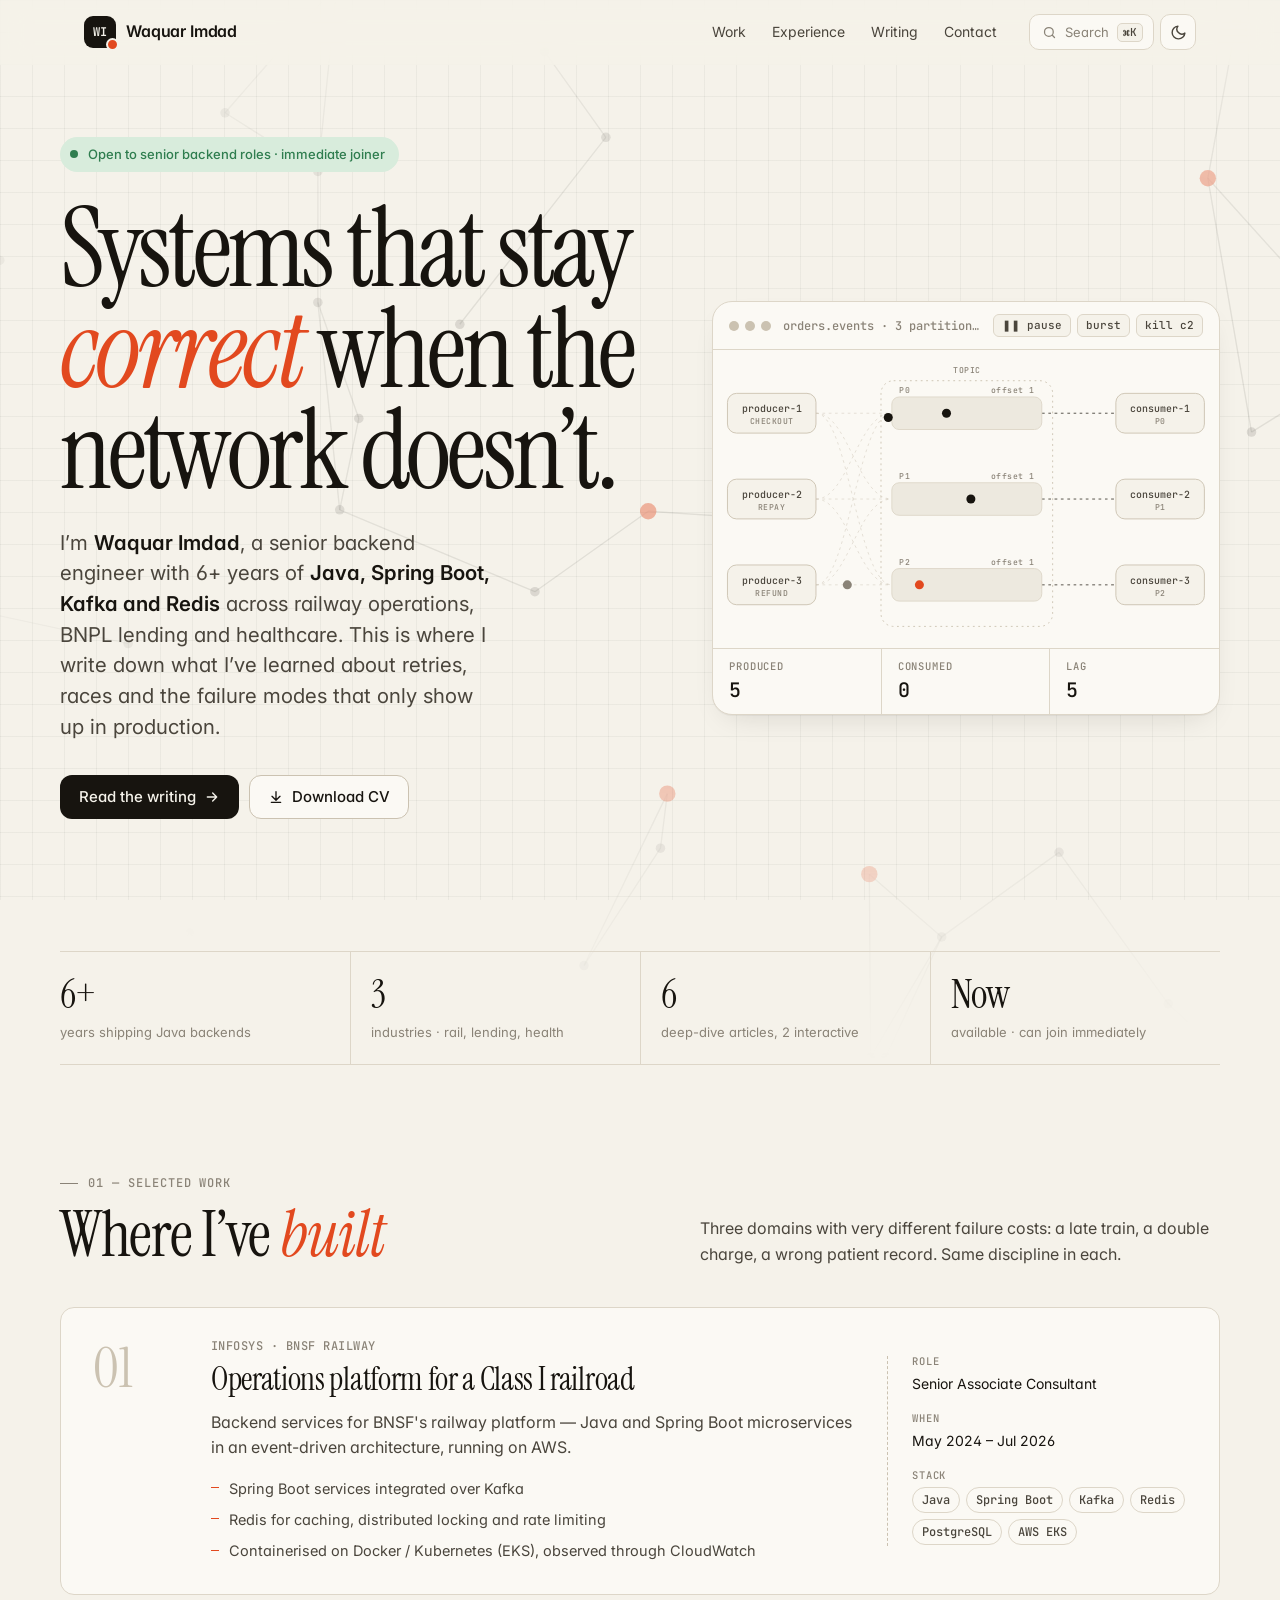
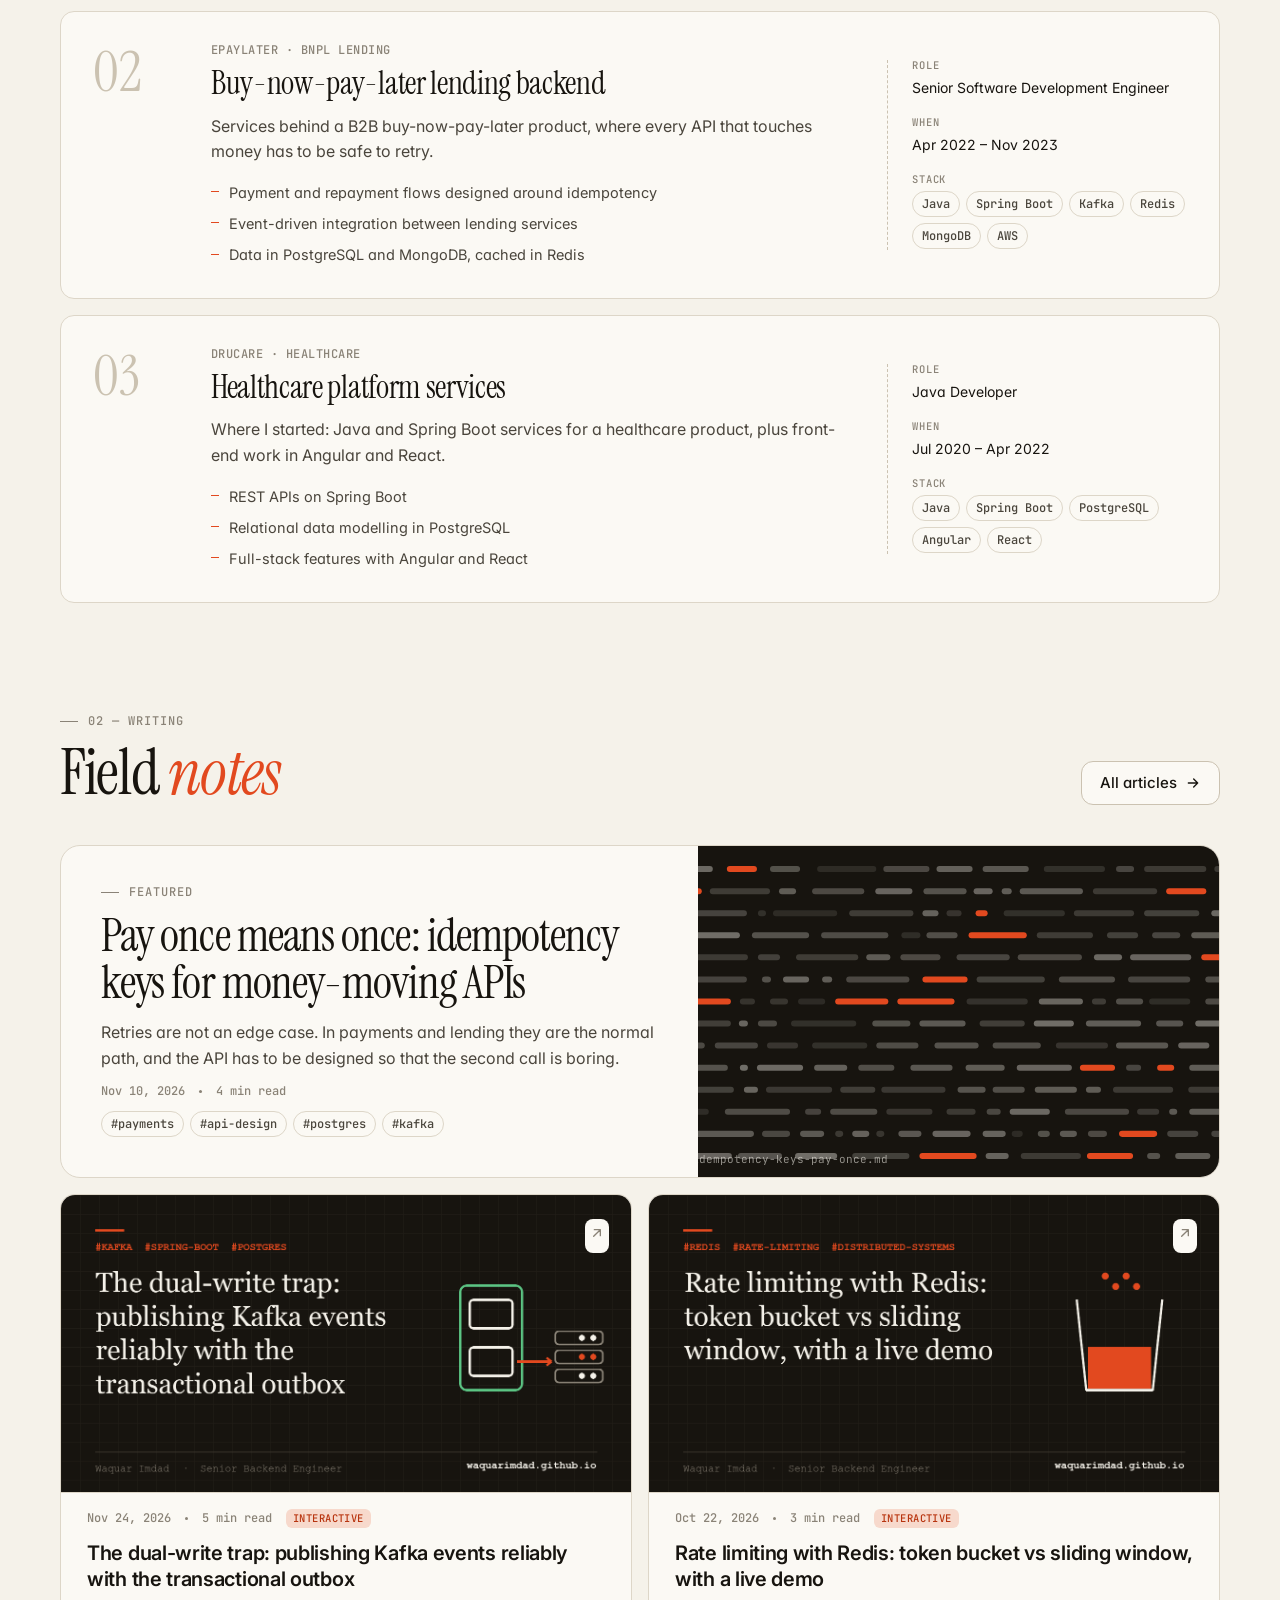
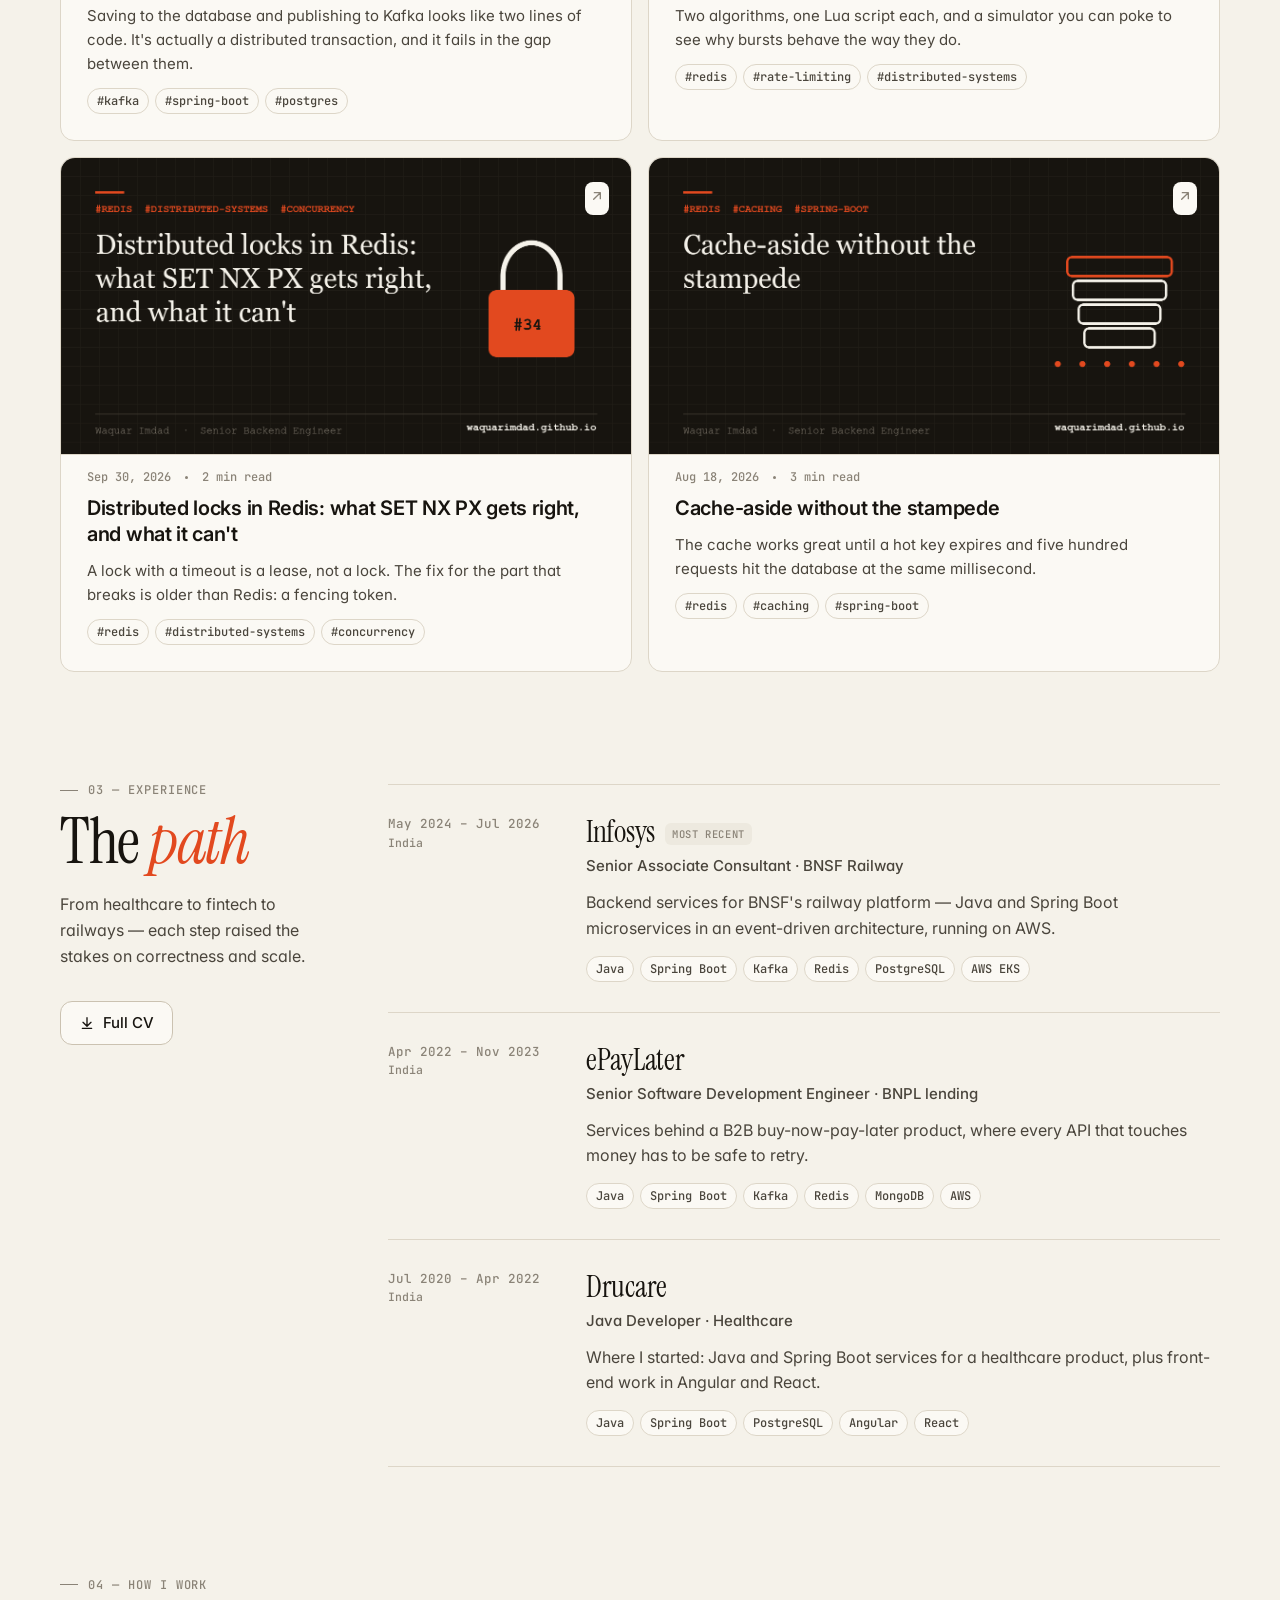
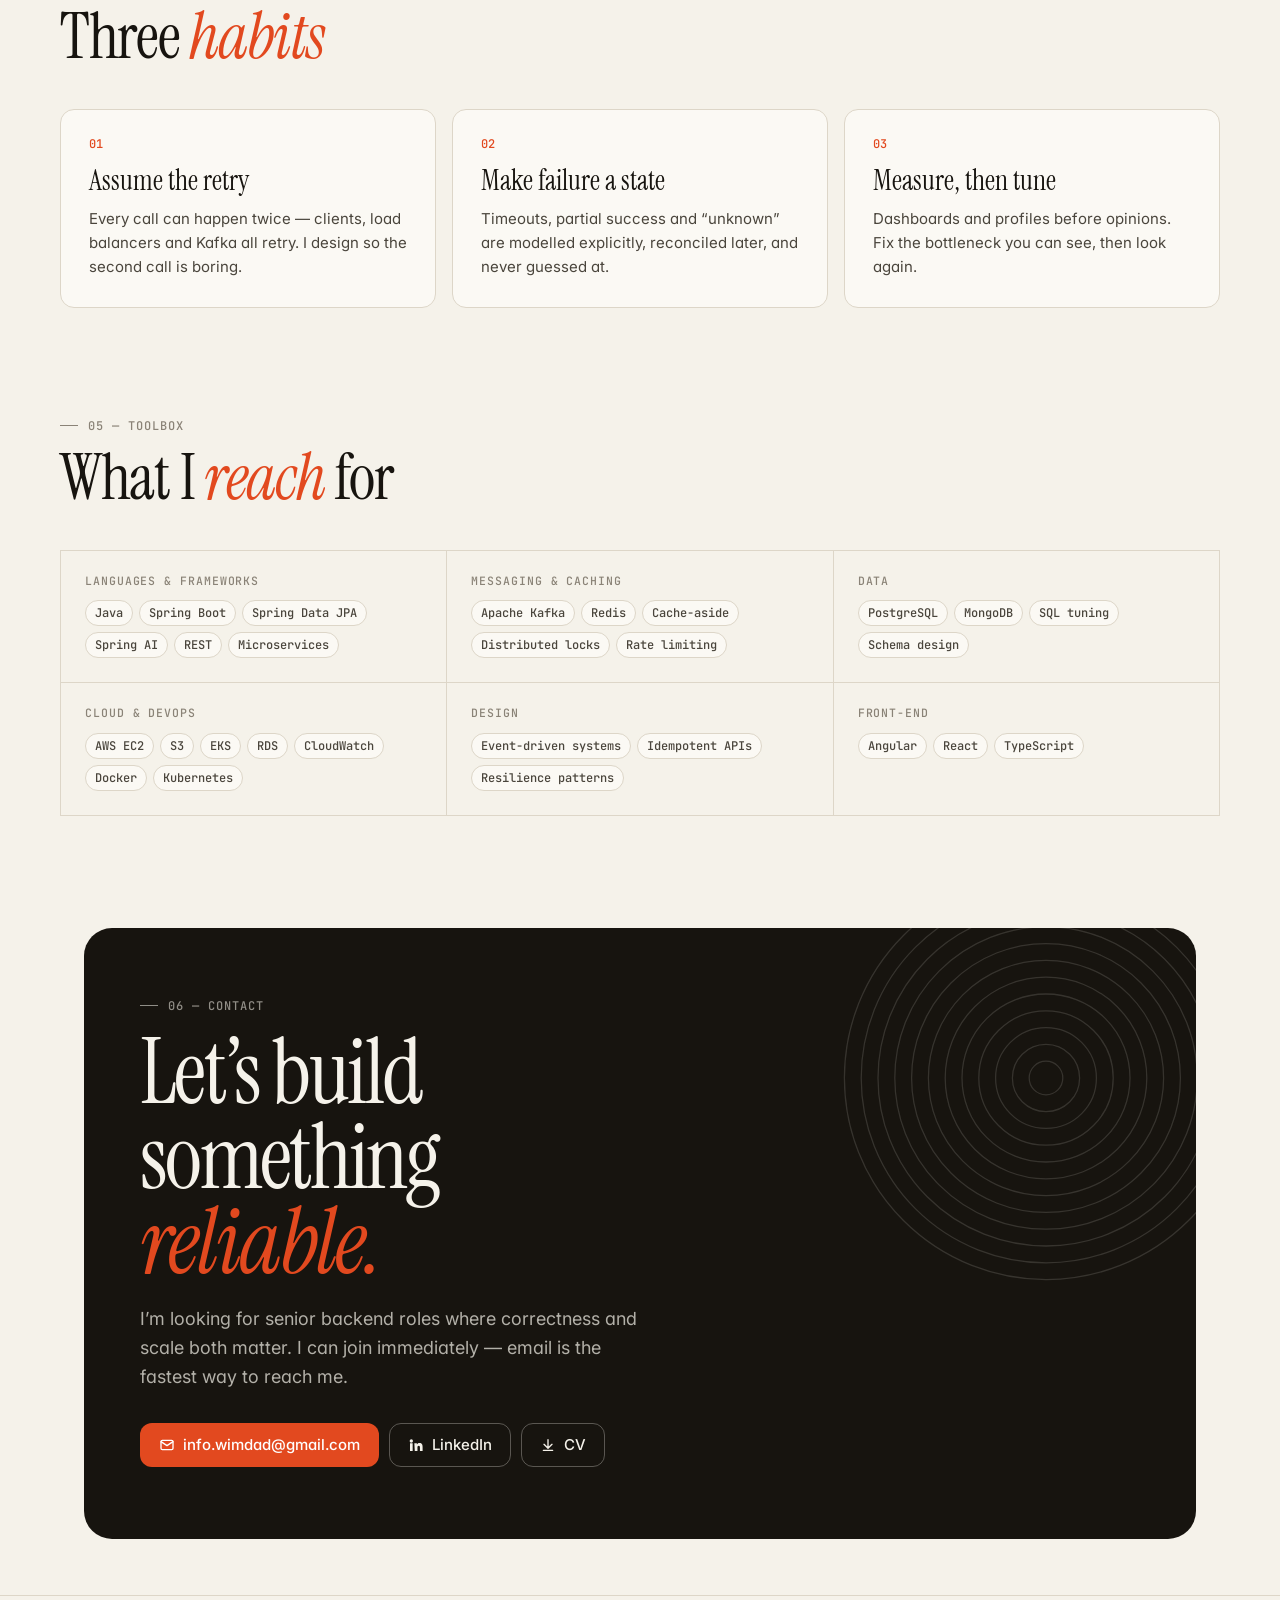
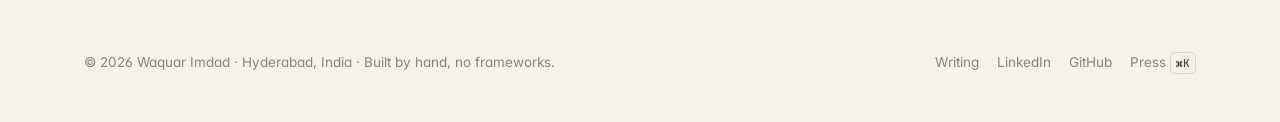
==== commit d6888fcb: "Writing page: fix stretched thumbnails; swipeable tag row on phones Co-Authored-By: Claude Opus 5.5 " ====
--- a/index.html
+++ b/index.html
@@ -23,7 +23,7 @@
   <link rel="preconnect" href="https://fonts.googleapis.com">
   <link rel="preconnect" href="https://fonts.gstatic.com" crossorigin>
   <link href="https://fonts.googleapis.com/css2?family=Instrument+Serif:ital@0;1&family=Inter:wght@400;500;600;700&family=JetBrains+Mono:wght@400;500;600&display=swap" rel="stylesheet">
-  <link rel="stylesheet" href="styles.css?v=20261124222621">
+  <link rel="stylesheet" href="styles.css?v=20261124223229">
   <script>
     try { var t = localStorage.getItem('theme'); if (t) document.documentElement.dataset.theme = t; } catch (e) {}
   </script>
@@ -89,7 +89,7 @@
   </div>
   <div class="toast" id="toast" role="status" aria-live="polite"></div>
 
-  <script src="posts.js?v=20261124222621"></script>
-  <script src="app.js?v=20261124222621"></script>
+  <script src="posts.js?v=20261124223229"></script>
+  <script src="app.js?v=20261124223229"></script>
 </body>
 </html>
--- a/styles.css
+++ b/styles.css
@@ -213,7 +213,7 @@
 .pcard:hover .pcard-img img { transform: scale(1.04); }
 .pcard .arrow { z-index: 2; background: var(--surface); border-radius: 8px; padding: 4px; }
 .row-img { display: flex; flex-direction: column; gap: 10px; }
-.row-img img { width: 100%; aspect-ratio: 1200 / 627; object-fit: cover; border-radius: 10px; border: 1px solid var(--line); display: block; background: var(--ink); }
+.row-img img { width: 100%; height: auto; aspect-ratio: 1200 / 627; object-fit: cover; border-radius: 10px; border: 1px solid var(--line); display: block; background: var(--ink); }
 .post-cover { margin: 0 0 48px; max-width: 980px; border-radius: 20px; overflow: hidden; border: 1px solid var(--line); box-shadow: var(--shadow); background: var(--ink); }
 .post-cover img { display: block; width: 100%; height: auto; }
 .hero { position: relative; isolation: isolate; }
@@ -498,3 +498,11 @@
 .ob-dots i.lost { background: var(--accent); }
 .demo-btns button:disabled { opacity: .4; cursor: not-allowed; }
 @media (max-width: 760px) { .ob-cols { grid-template-columns: 1fr; } .ob-col { min-height: 60px; } }
+.post-cover img, .pcard-img img, .feat-art img { max-width: 100%; }
+@media (max-width: 760px) { .row-img { flex-direction: row; align-items: center; gap: 14px; } .row-img img { width: 140px; flex: none; } }
+@media (max-width: 760px) {
+  .filters { position: static; flex-wrap: nowrap; overflow-x: auto; scrollbar-width: none; -webkit-overflow-scrolling: touch; padding: 14px 0; }
+  .filters::-webkit-scrollbar { display: none; }
+  .filters .search { flex: 0 0 220px; }
+  .filters .tagbtn { flex: none; }
+}
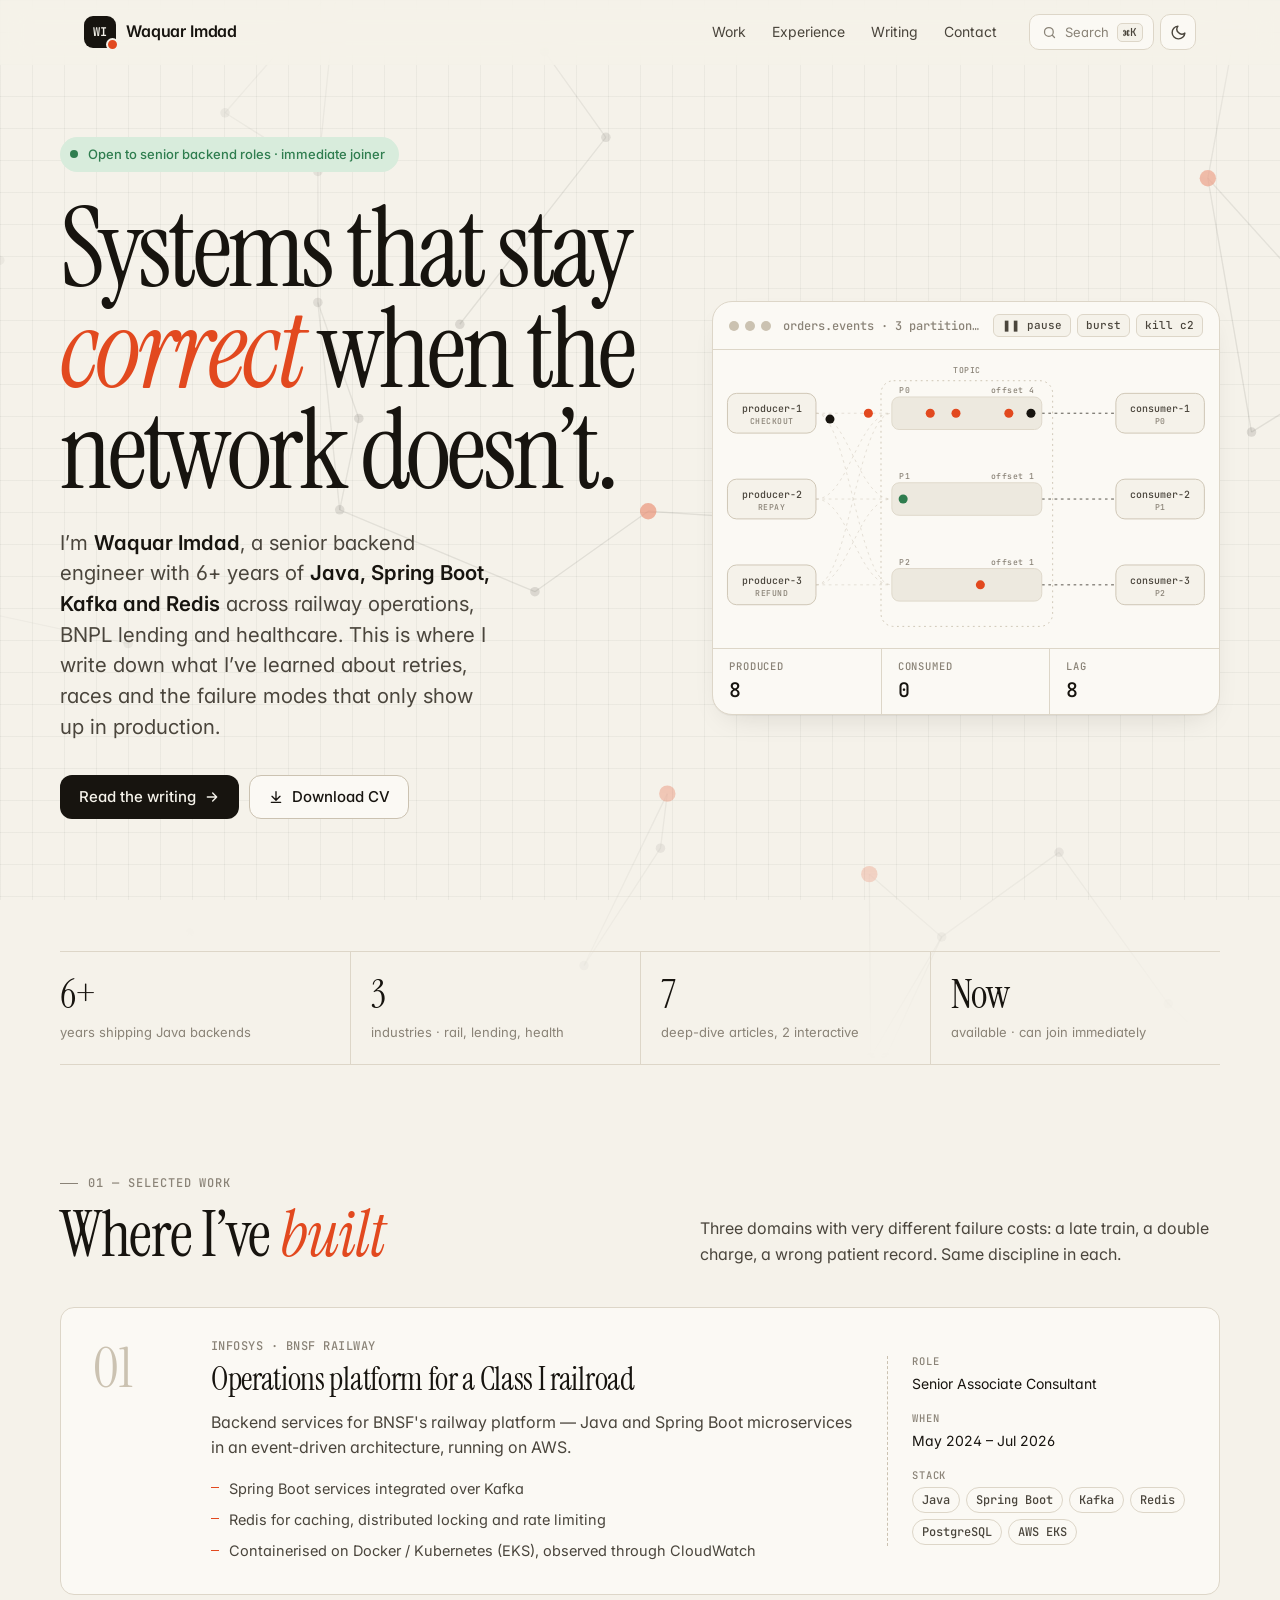
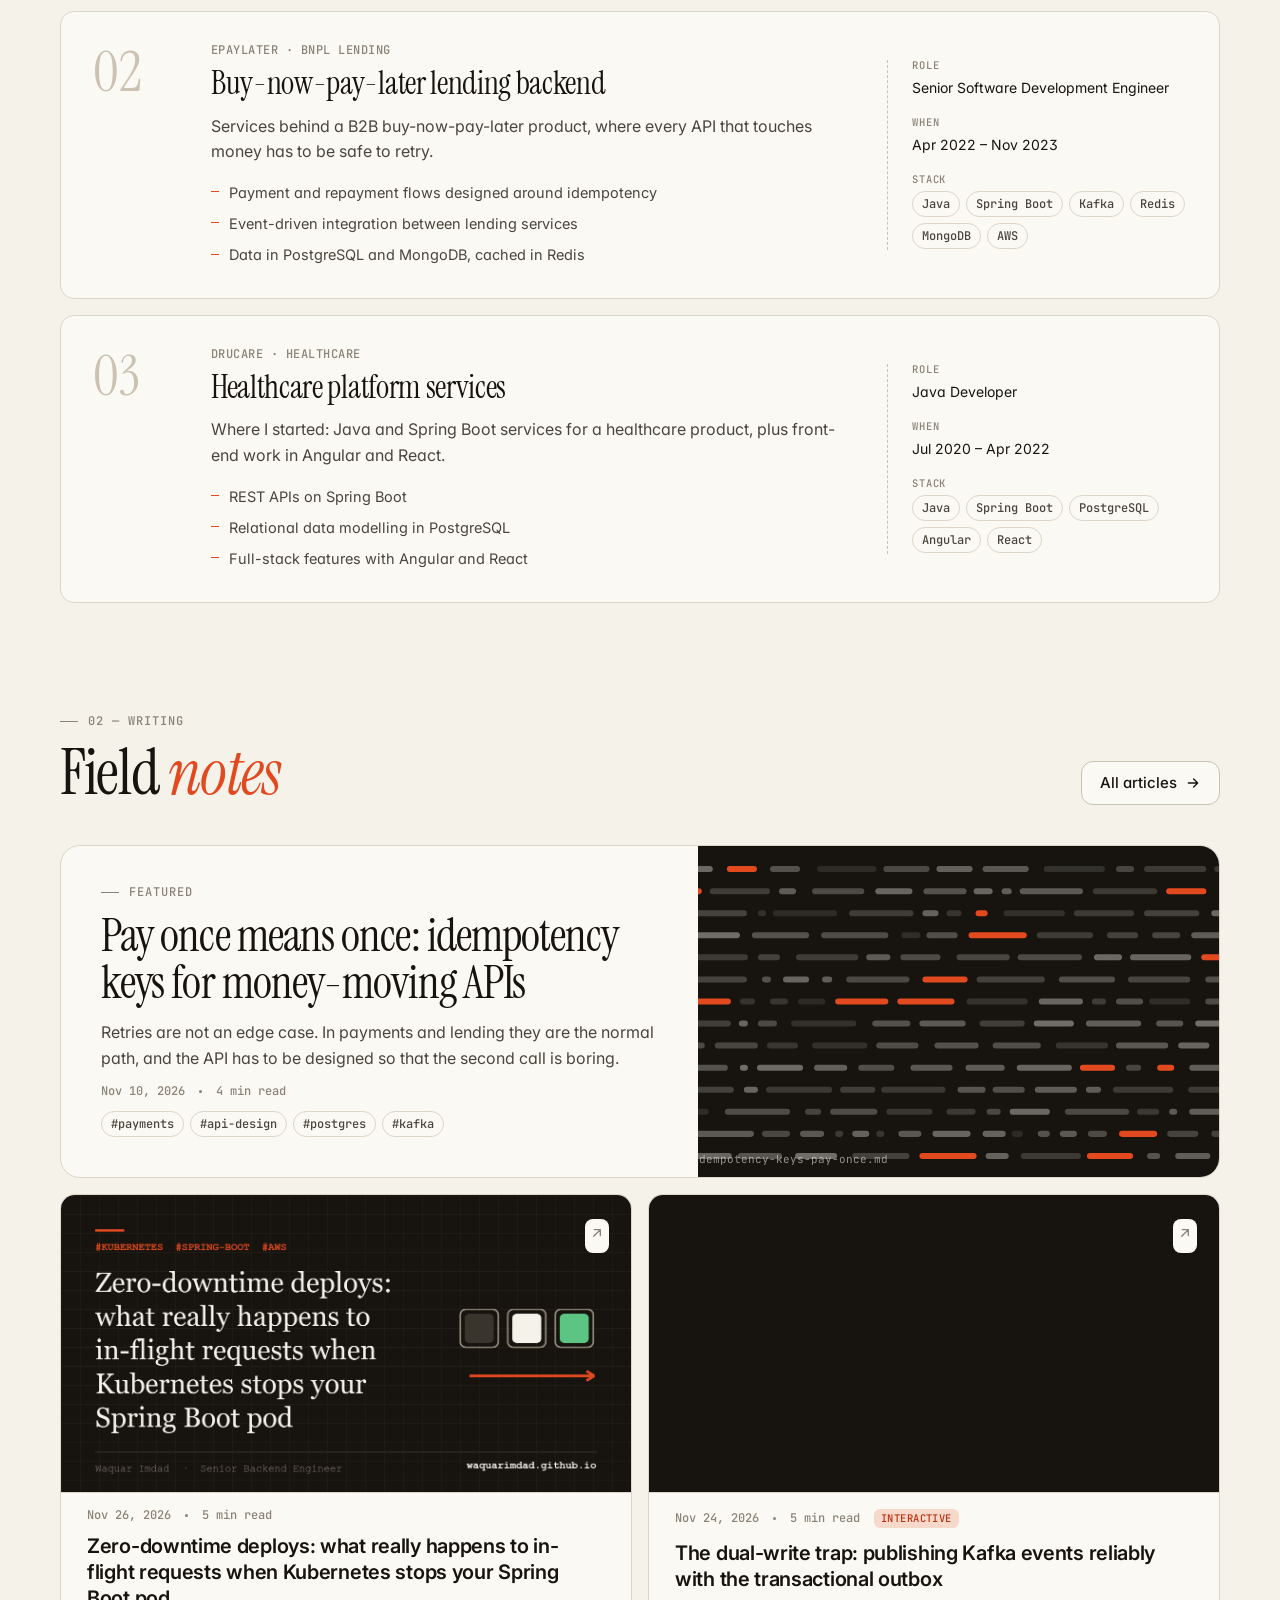
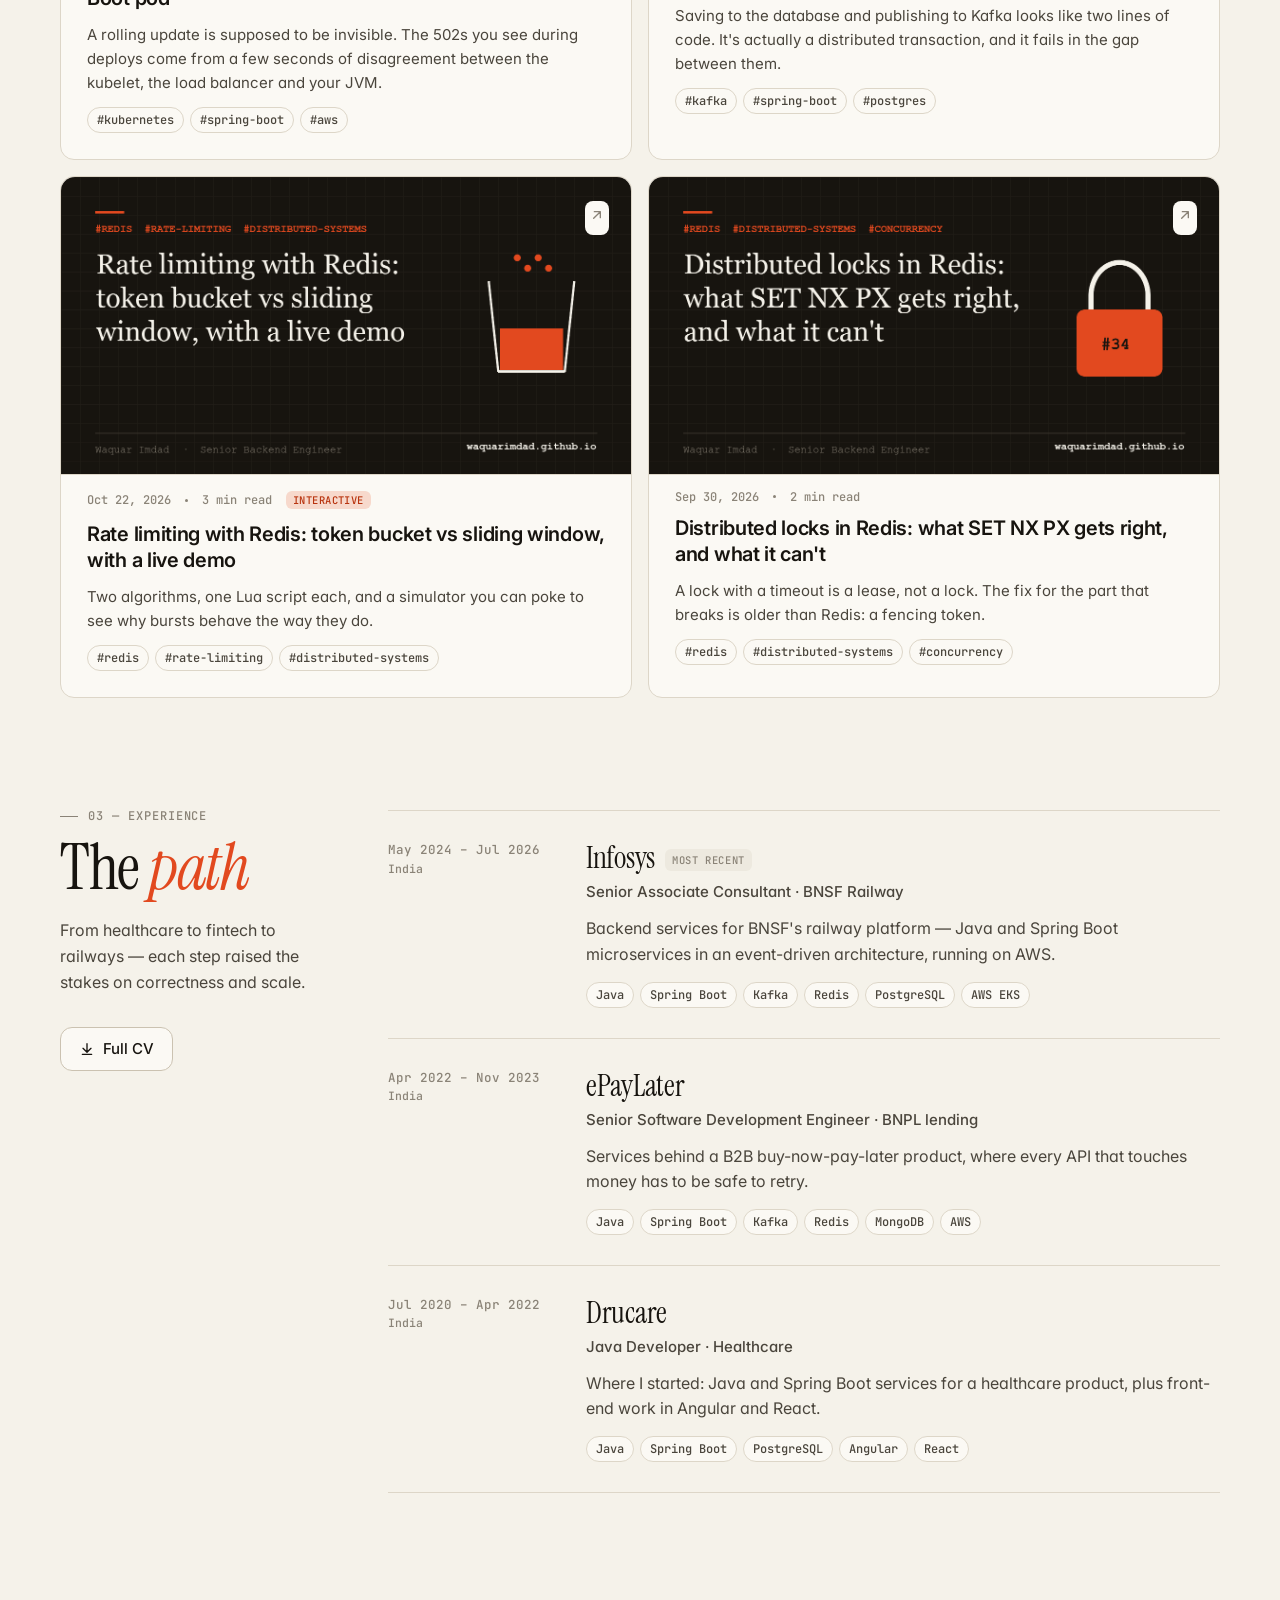
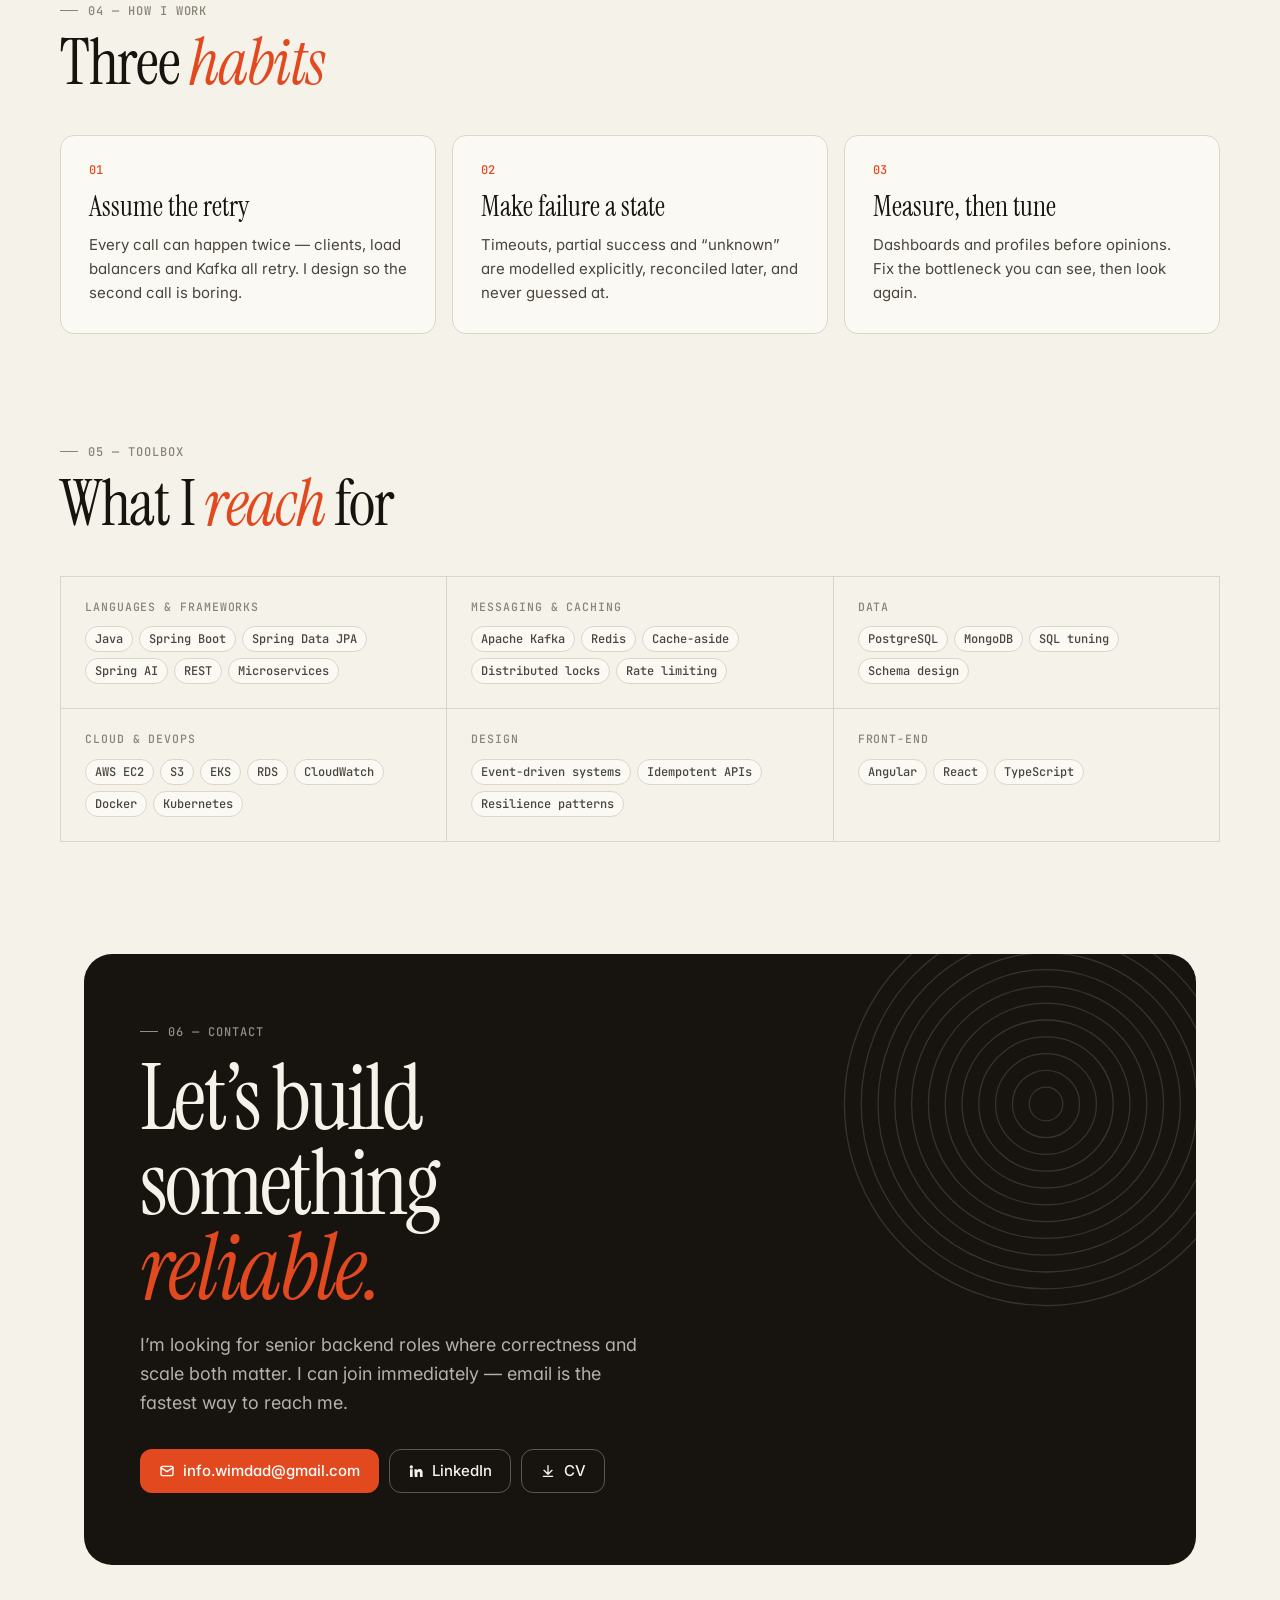
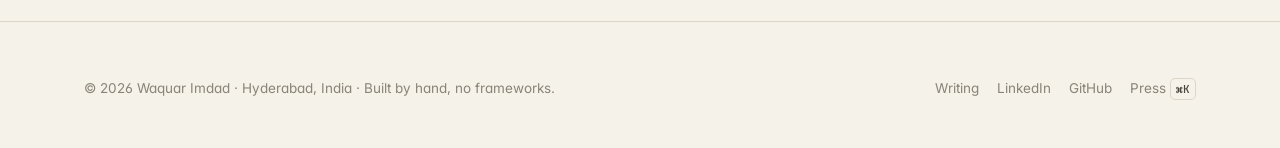
==== commit 6e3f0a9d: "New article: zero-downtime deploys with Spring Boot on Kubernetes Co-Authored-By: Claude Opus 5.5 <n" ====
--- a/index.html
+++ b/index.html
@@ -23,7 +23,7 @@
   <link rel="preconnect" href="https://fonts.googleapis.com">
   <link rel="preconnect" href="https://fonts.gstatic.com" crossorigin>
   <link href="https://fonts.googleapis.com/css2?family=Instrument+Serif:ital@0;1&family=Inter:wght@400;500;600;700&family=JetBrains+Mono:wght@400;500;600&display=swap" rel="stylesheet">
-  <link rel="stylesheet" href="styles.css?v=20261124223229">
+  <link rel="stylesheet" href="styles.css?v=20261126103428">
   <script>
     try { var t = localStorage.getItem('theme'); if (t) document.documentElement.dataset.theme = t; } catch (e) {}
   </script>
@@ -89,7 +89,7 @@
   </div>
   <div class="toast" id="toast" role="status" aria-live="polite"></div>
 
-  <script src="posts.js?v=20261124223229"></script>
-  <script src="app.js?v=20261124223229"></script>
+  <script src="posts.js?v=20261126103428"></script>
+  <script src="app.js?v=20261126103428"></script>
 </body>
 </html>
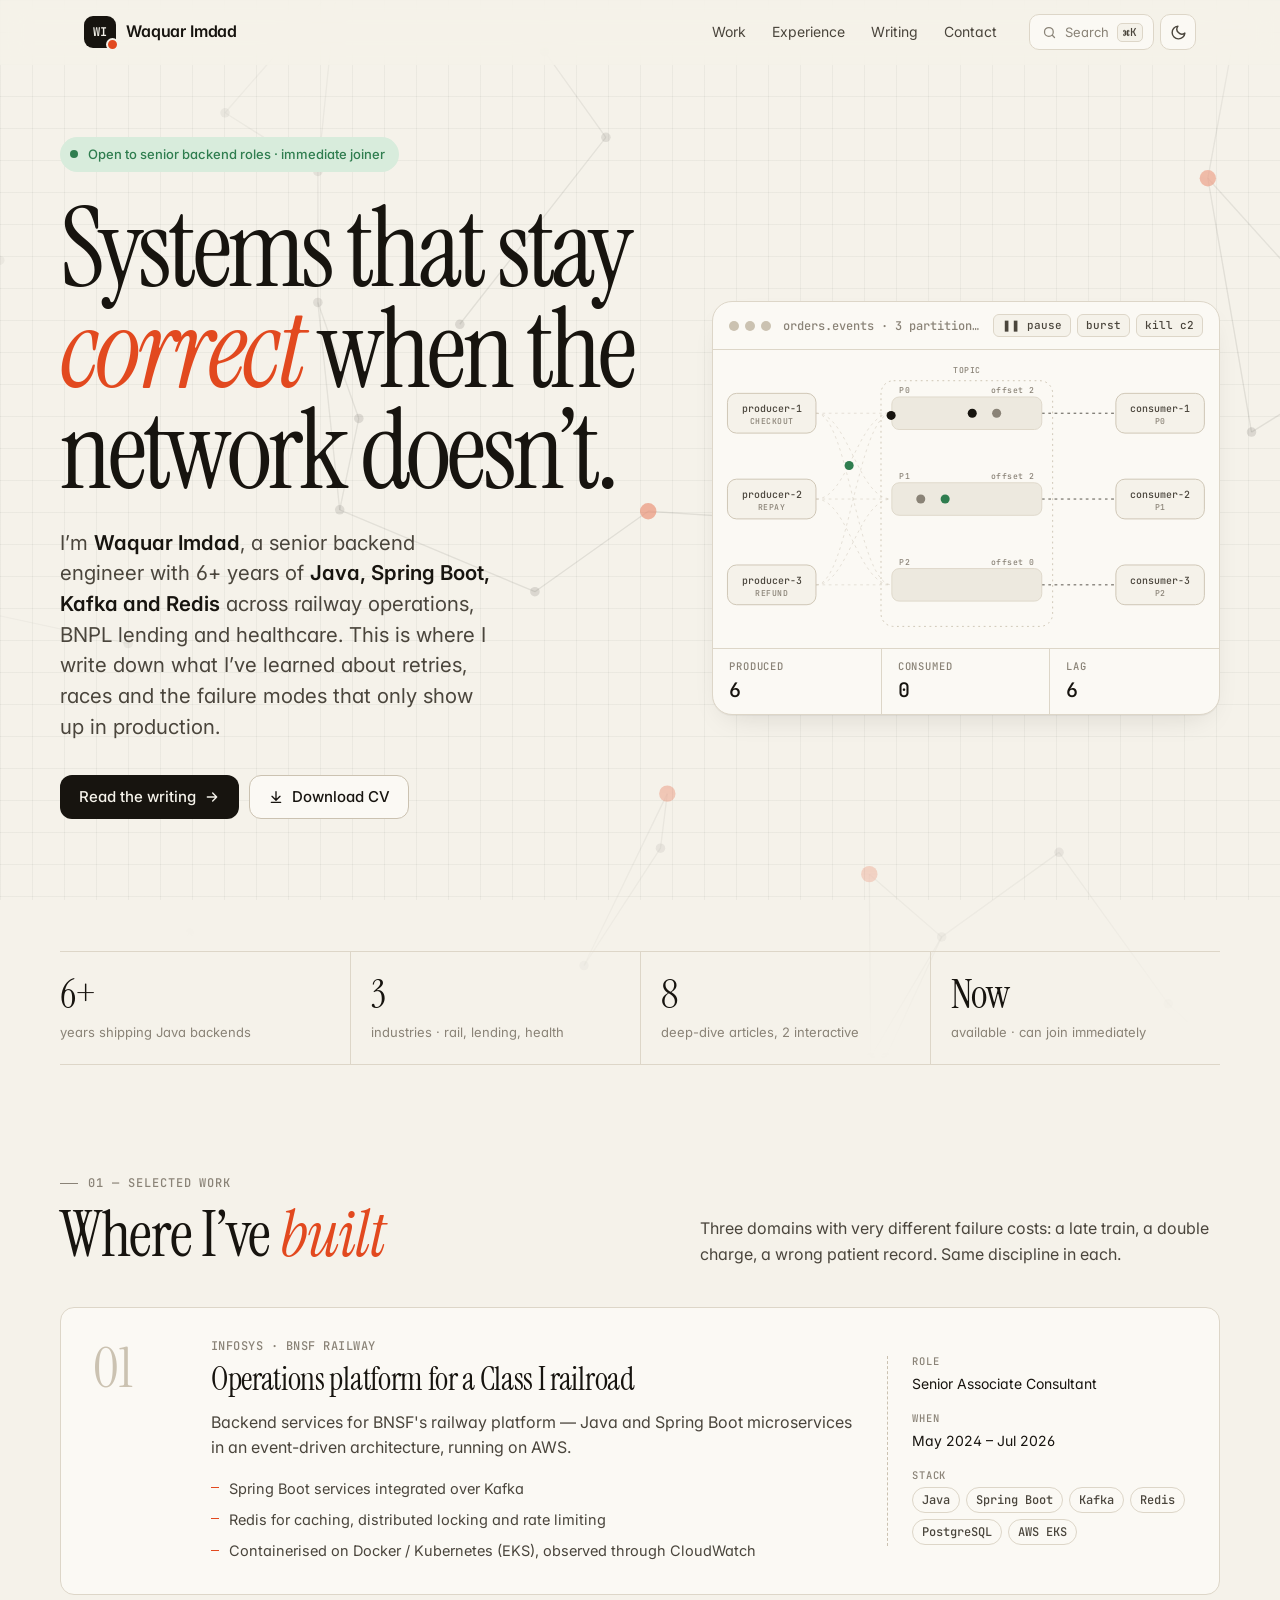
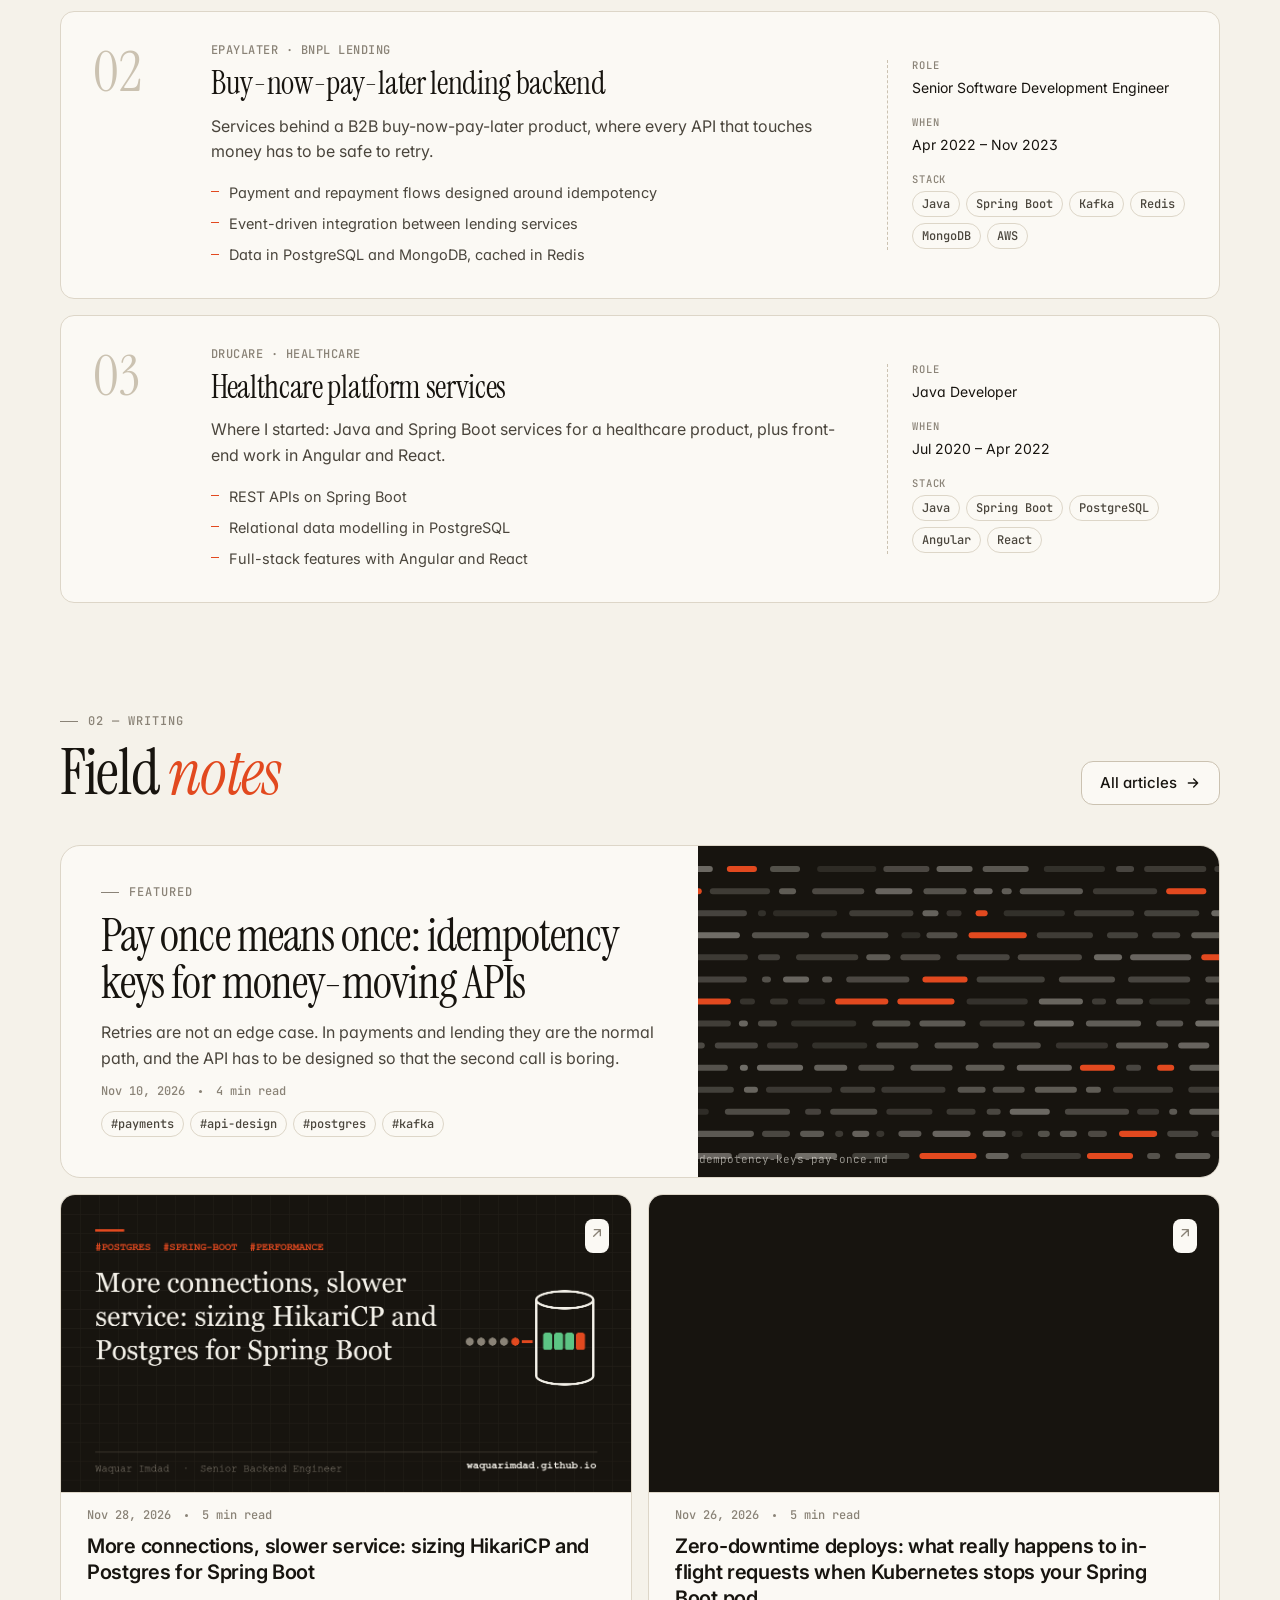
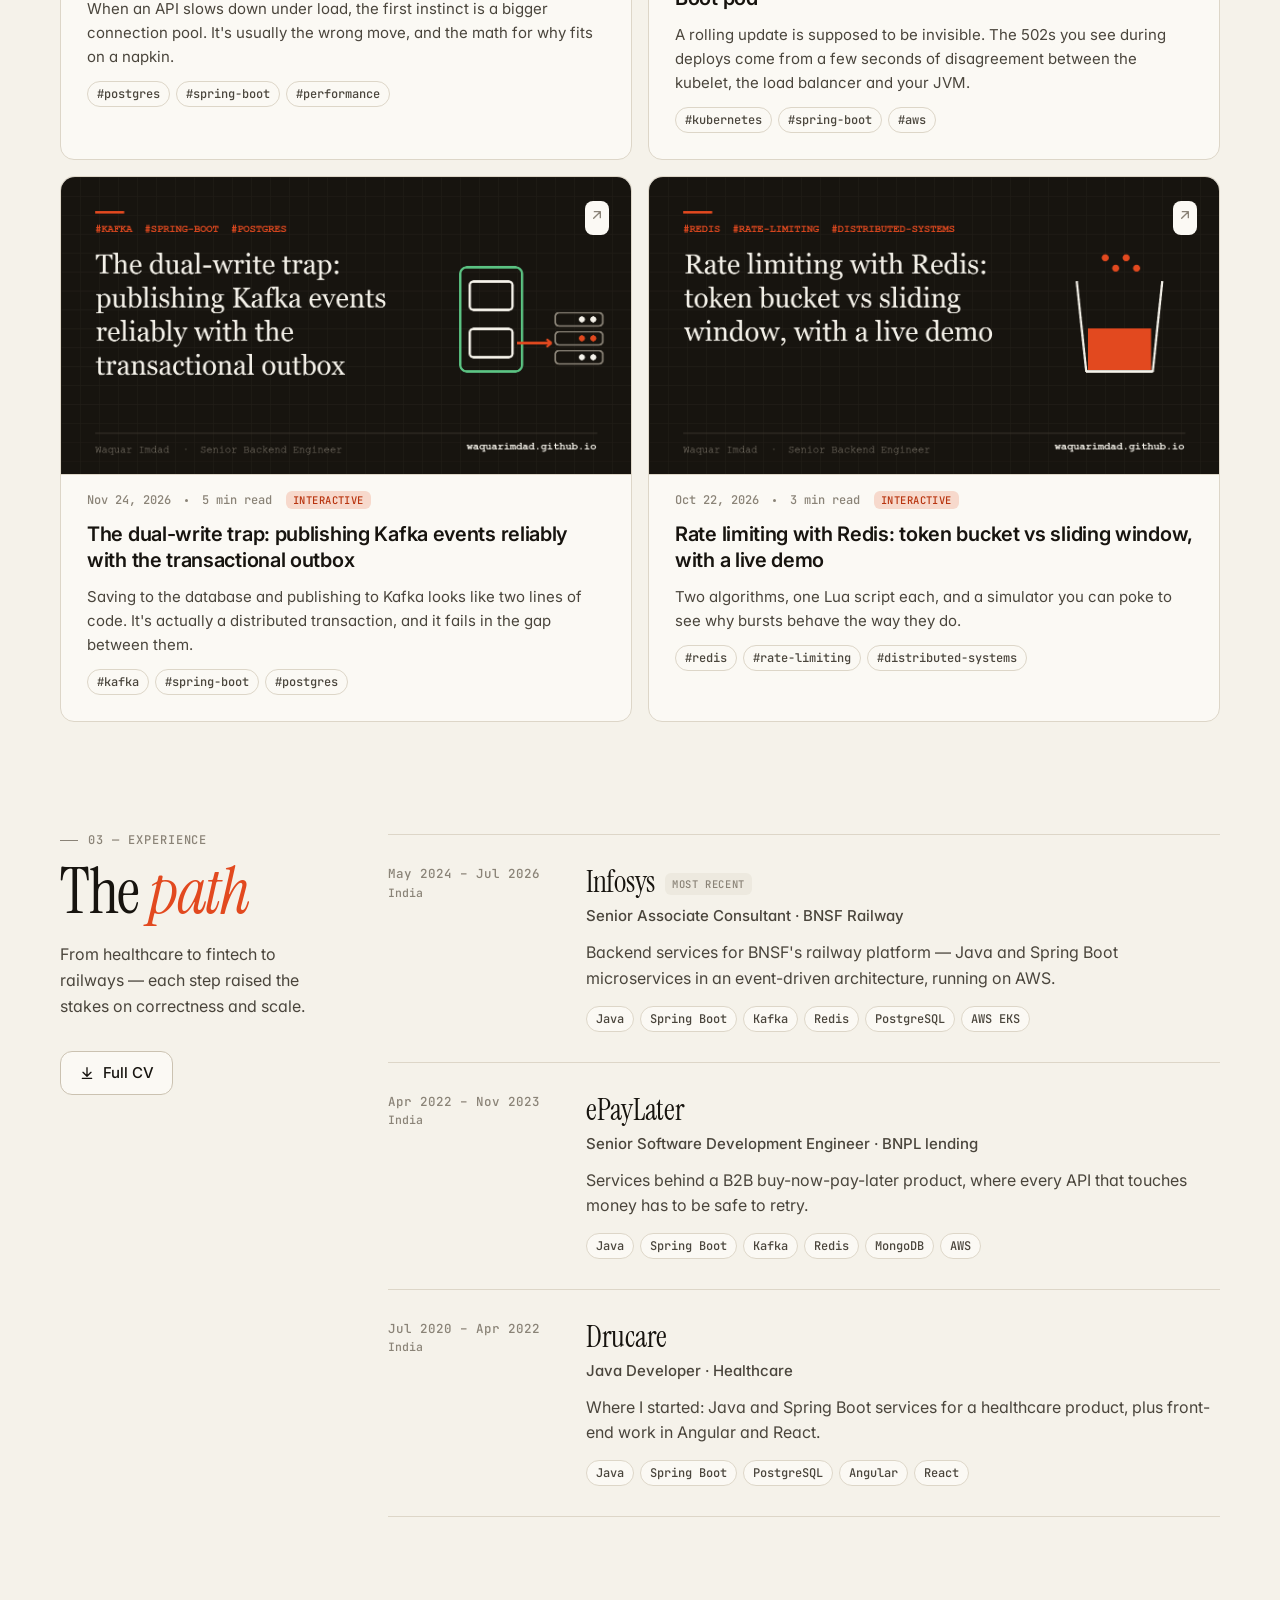
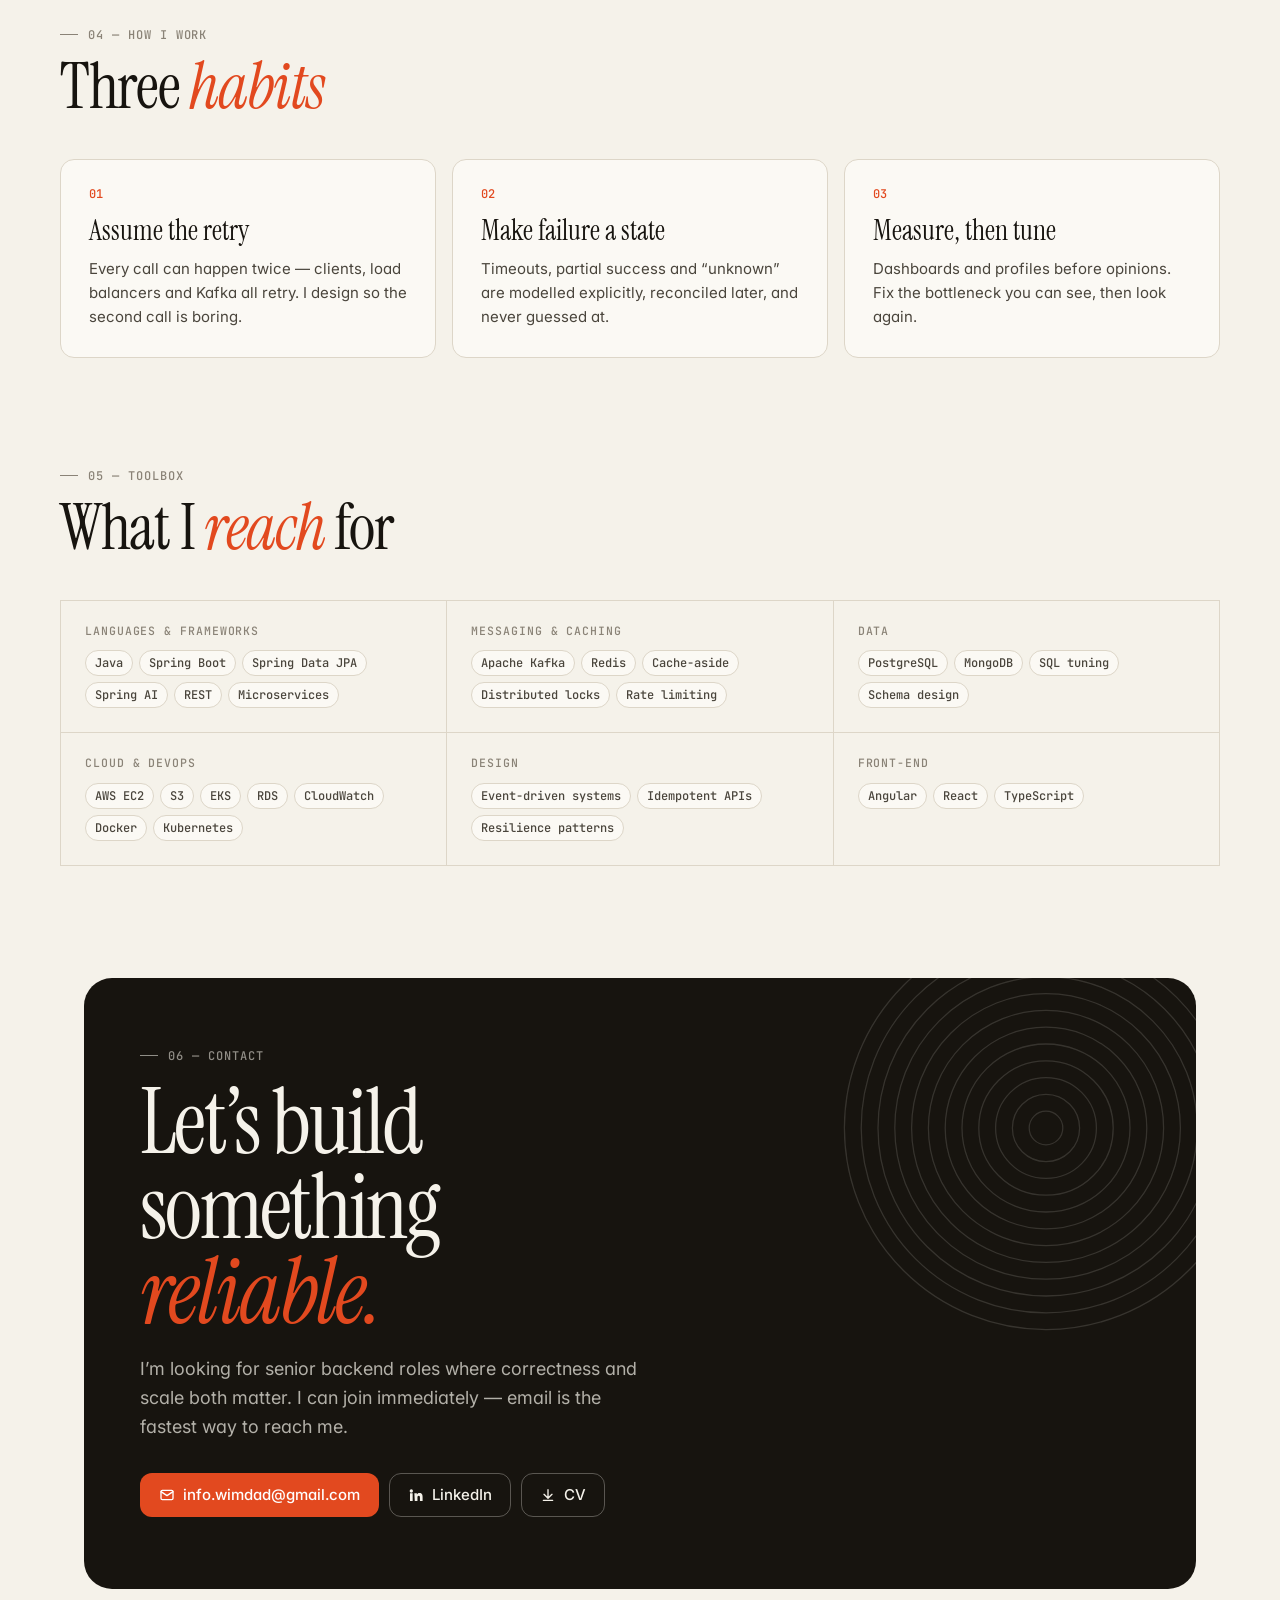
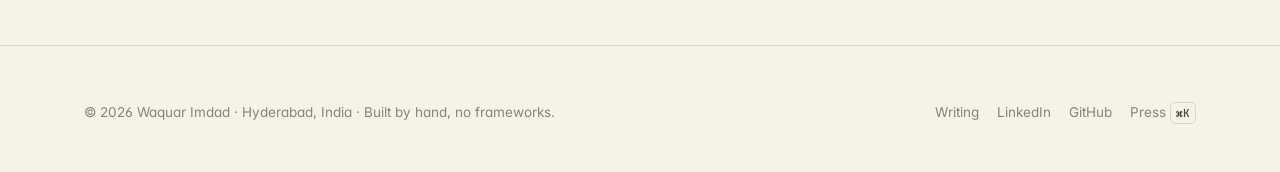
==== commit 068251bc: "New article: sizing HikariCP and Postgres connection pools Co-Authored-By: Claude Opus 5.5 <noreply@" ====
--- a/index.html
+++ b/index.html
@@ -23,7 +23,7 @@
   <link rel="preconnect" href="https://fonts.googleapis.com">
   <link rel="preconnect" href="https://fonts.gstatic.com" crossorigin>
   <link href="https://fonts.googleapis.com/css2?family=Instrument+Serif:ital@0;1&family=Inter:wght@400;500;600;700&family=JetBrains+Mono:wght@400;500;600&display=swap" rel="stylesheet">
-  <link rel="stylesheet" href="styles.css?v=20261126103428">
+  <link rel="stylesheet" href="styles.css?v=20261128200831">
   <script>
     try { var t = localStorage.getItem('theme'); if (t) document.documentElement.dataset.theme = t; } catch (e) {}
   </script>
@@ -89,7 +89,7 @@
   </div>
   <div class="toast" id="toast" role="status" aria-live="polite"></div>
 
-  <script src="posts.js?v=20261126103428"></script>
-  <script src="app.js?v=20261126103428"></script>
+  <script src="posts.js?v=20261128200831"></script>
+  <script src="app.js?v=20261128200831"></script>
 </body>
 </html>
